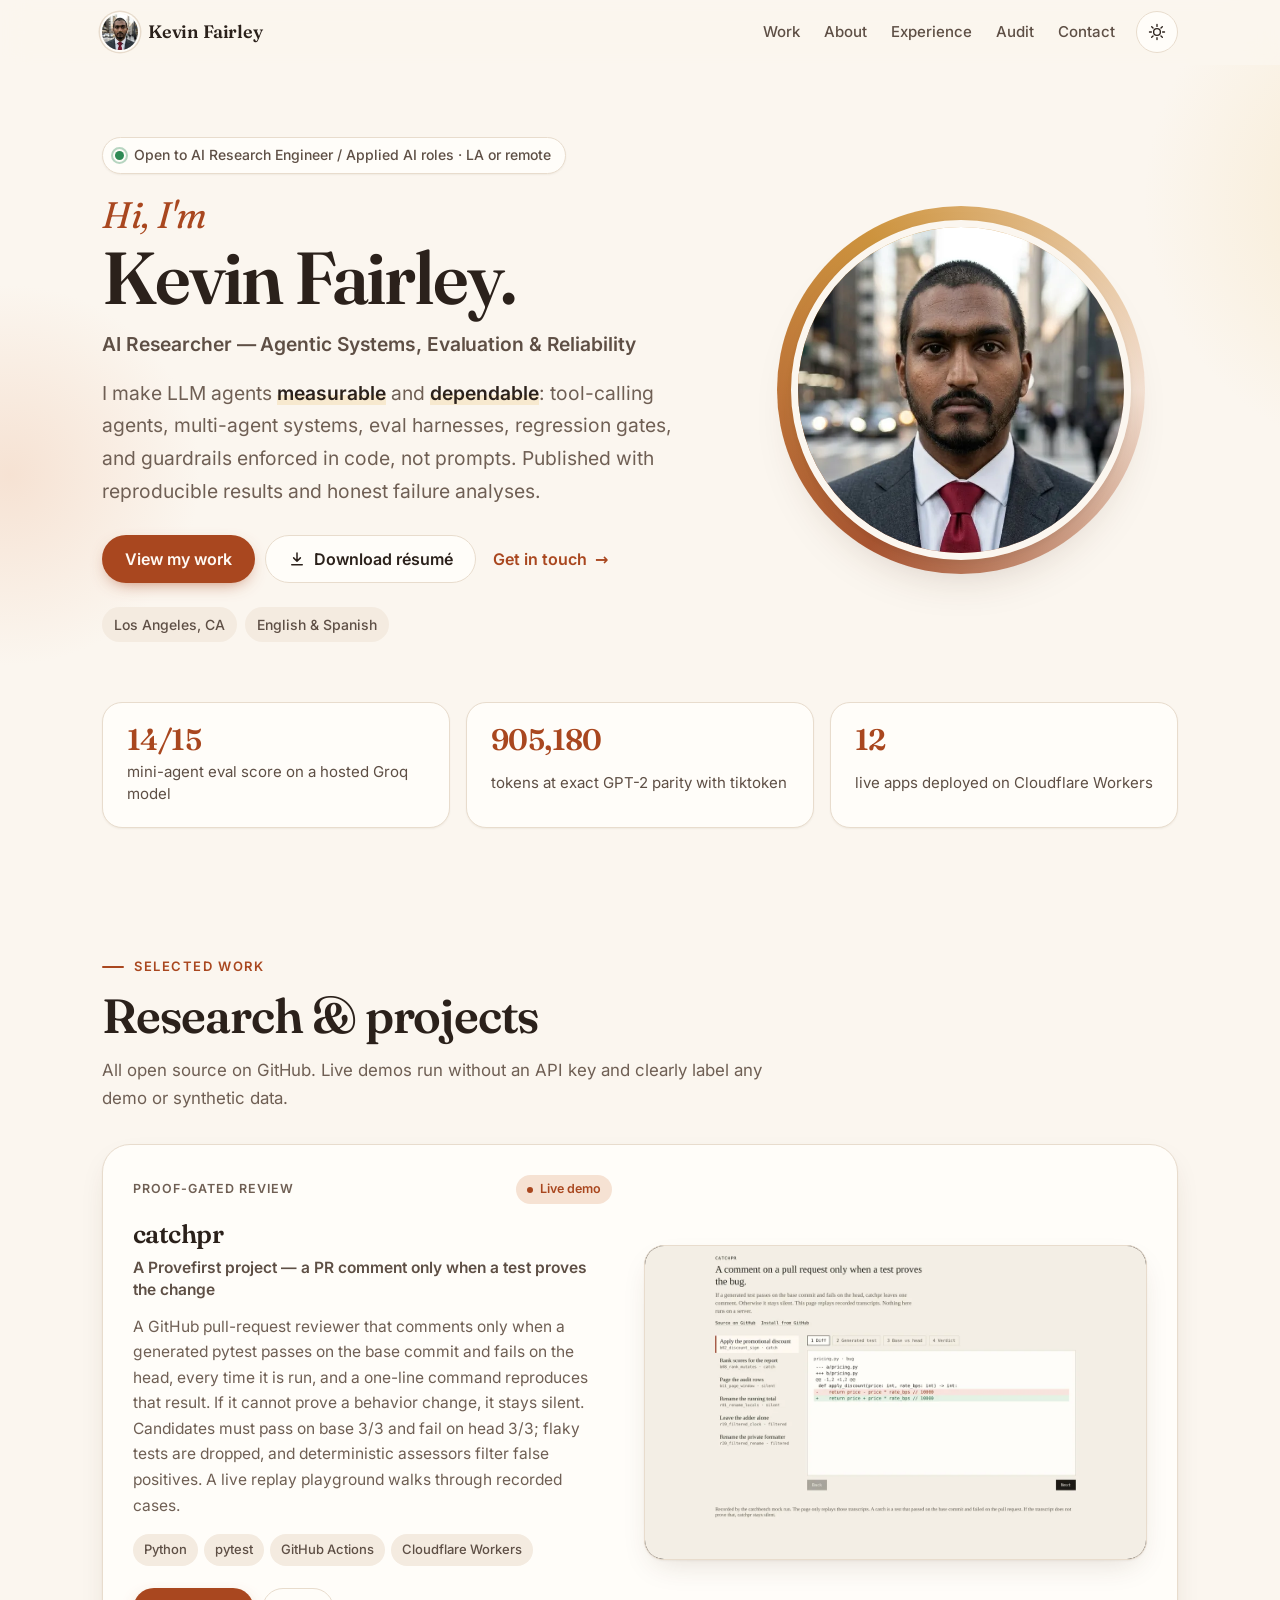
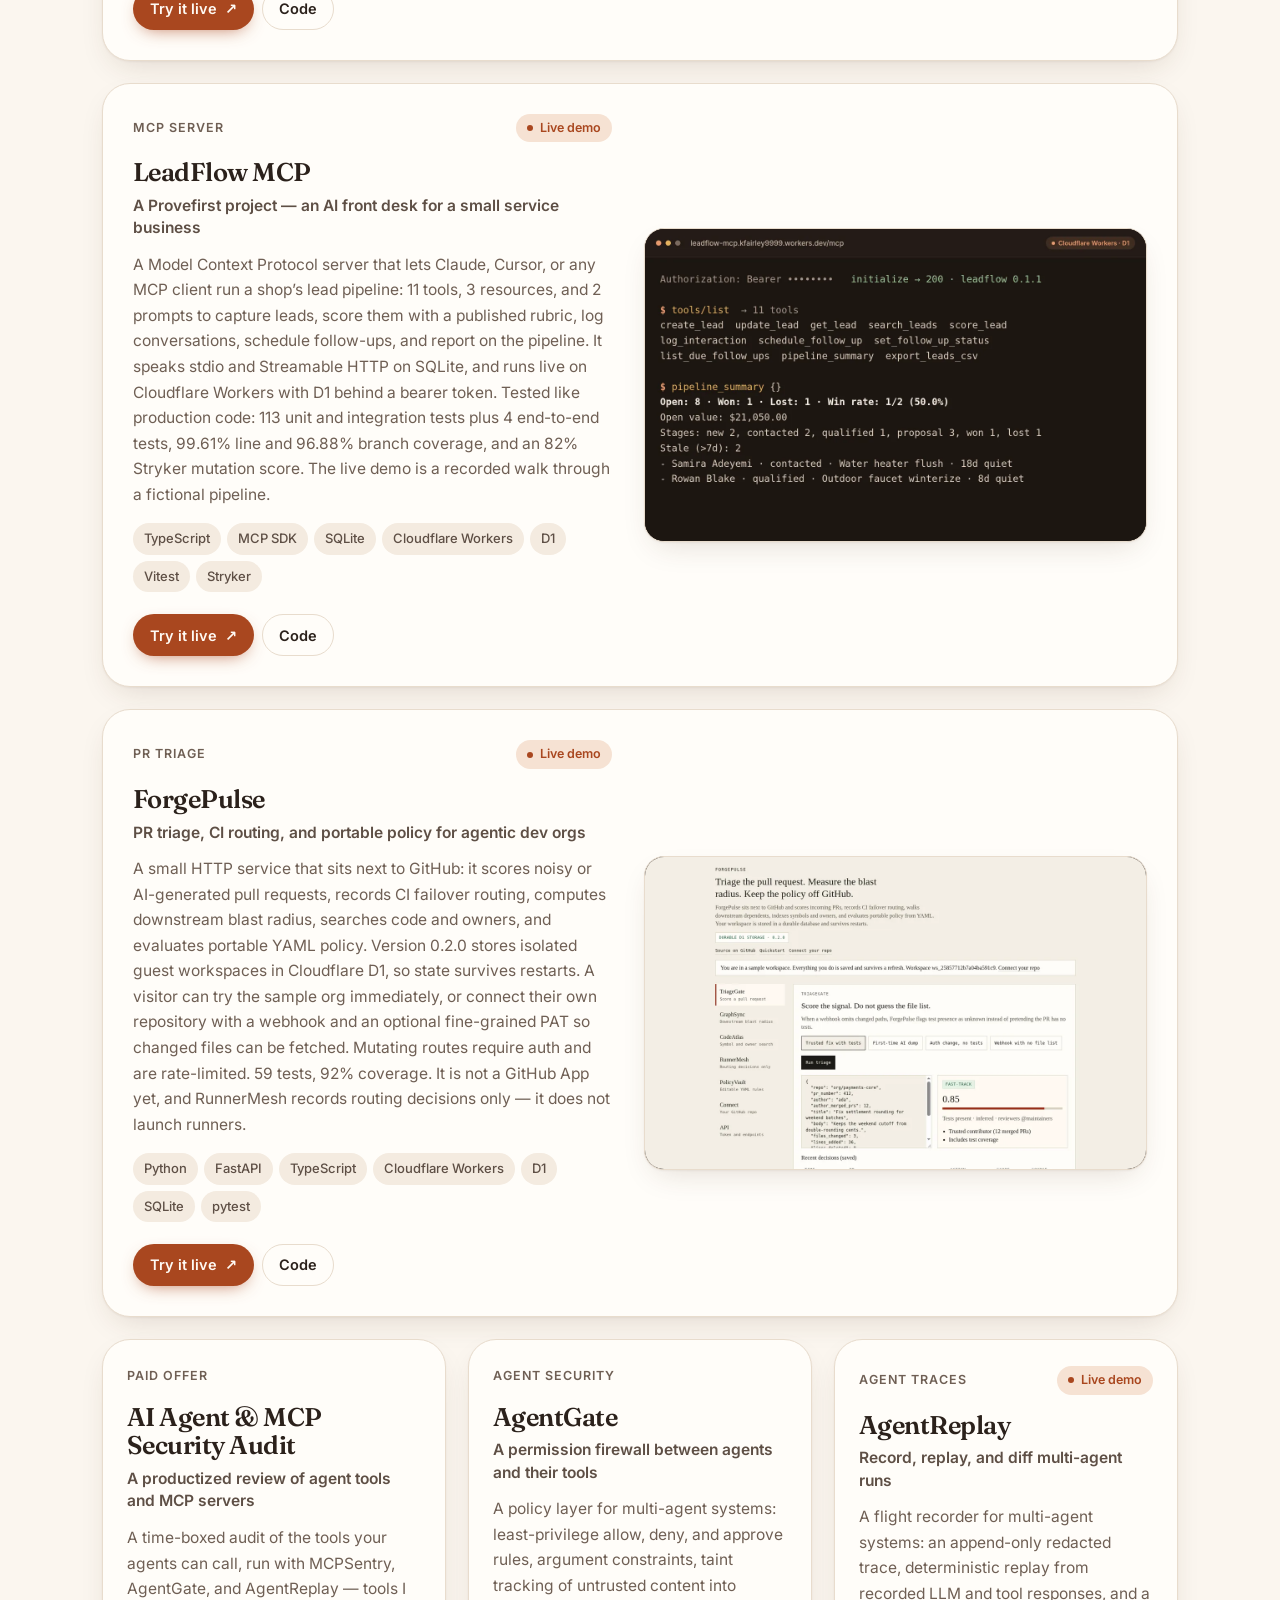
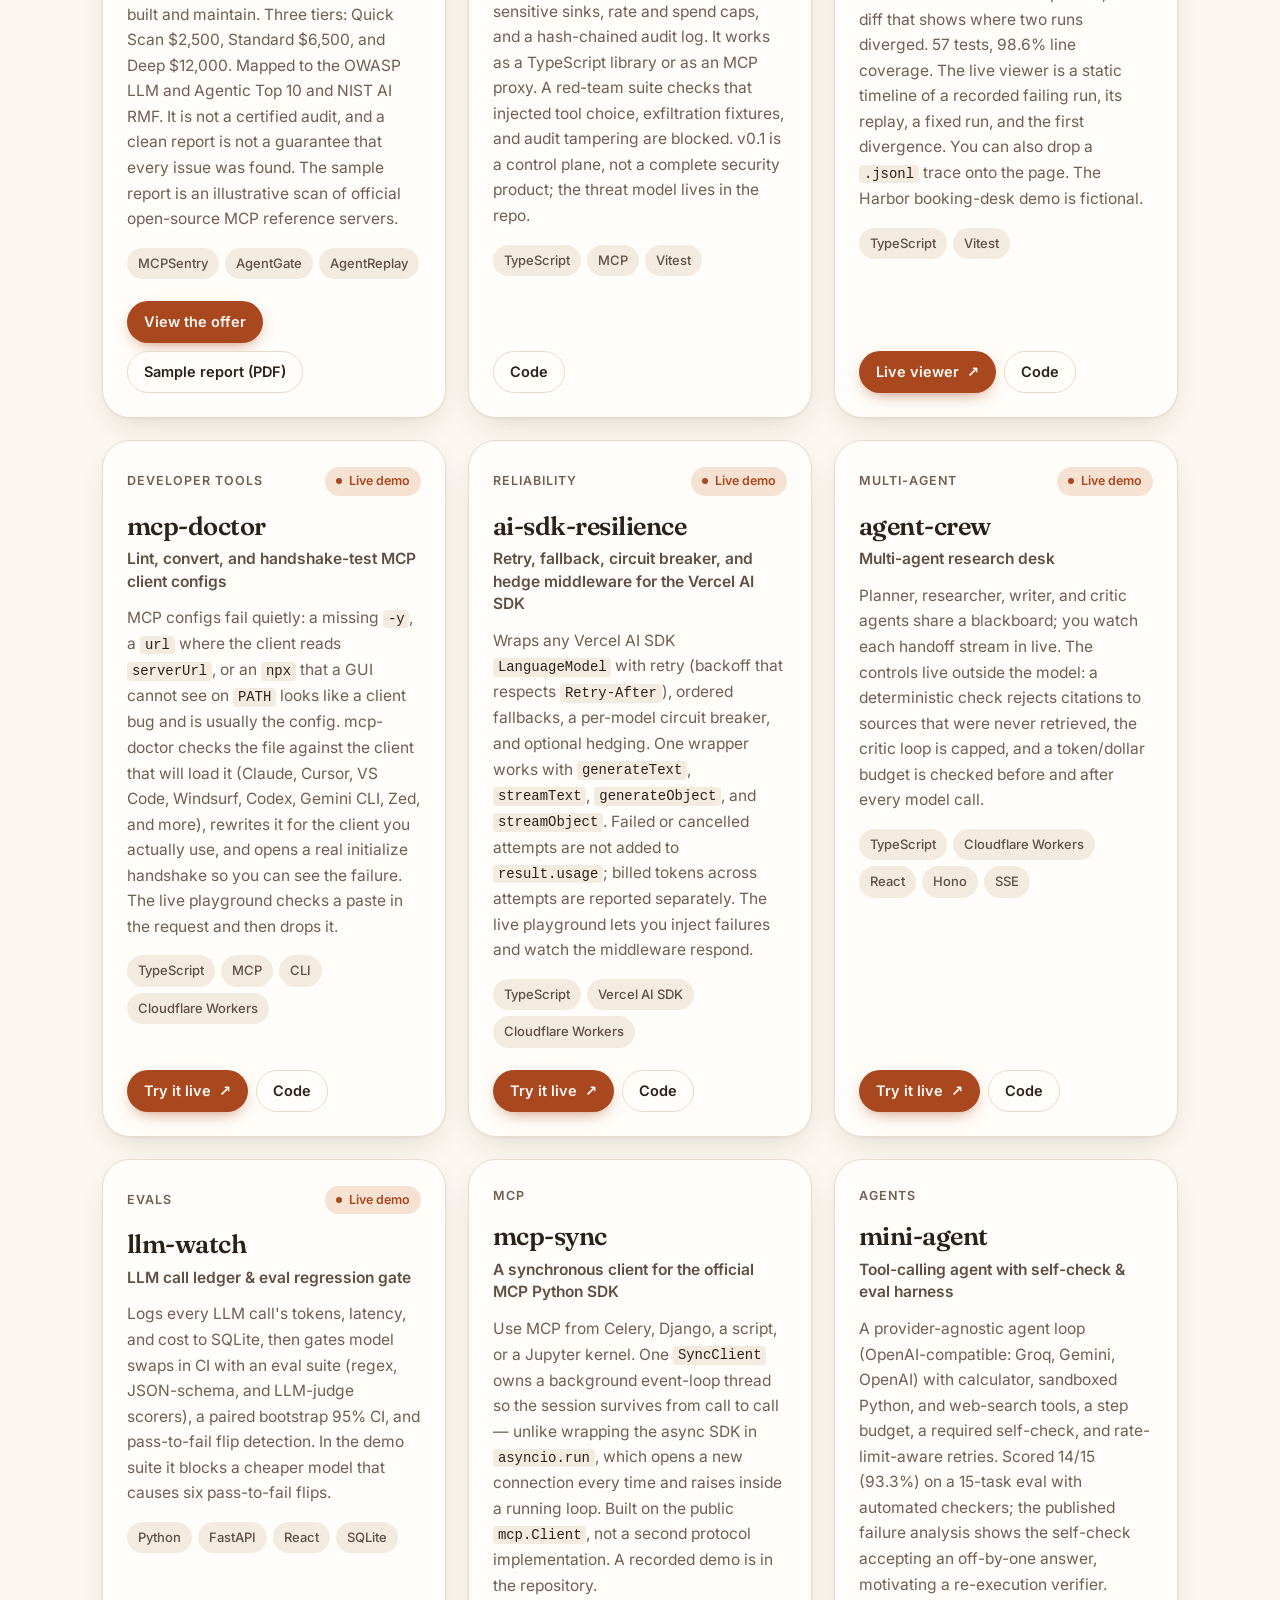
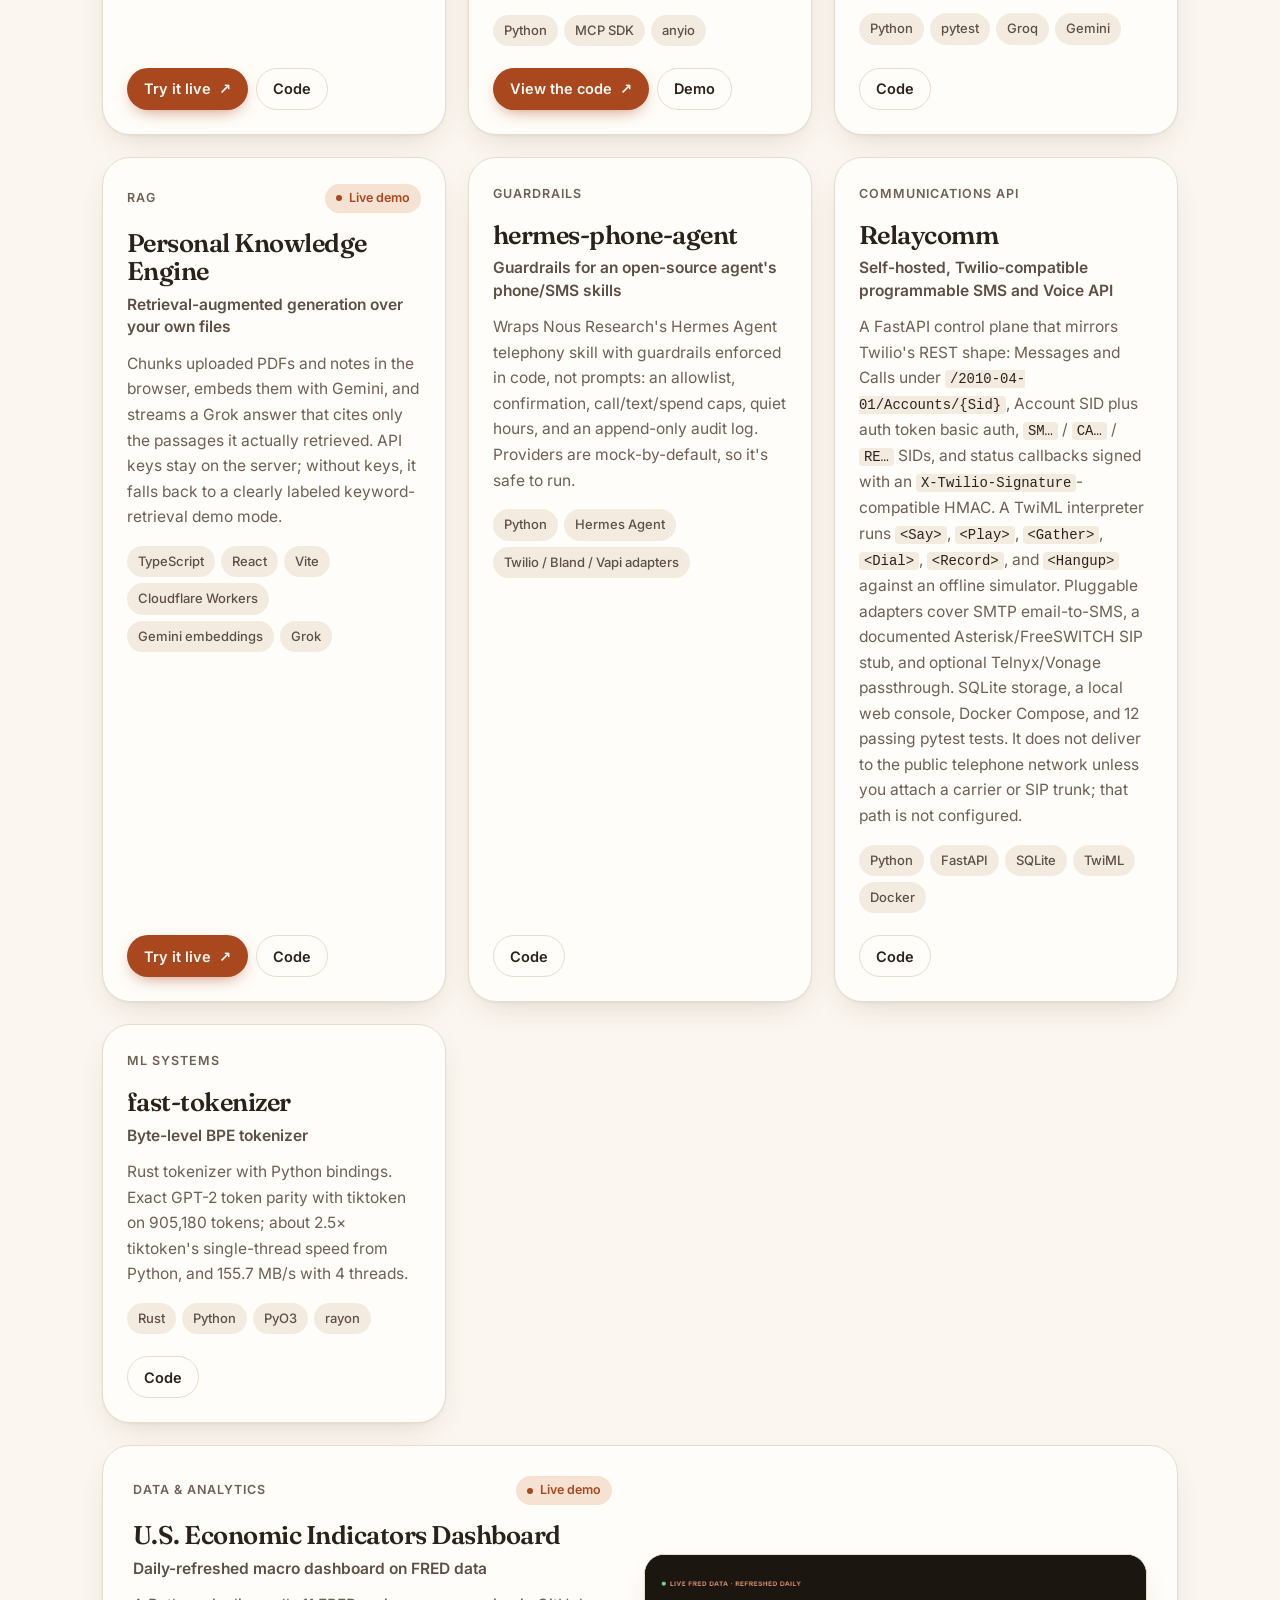
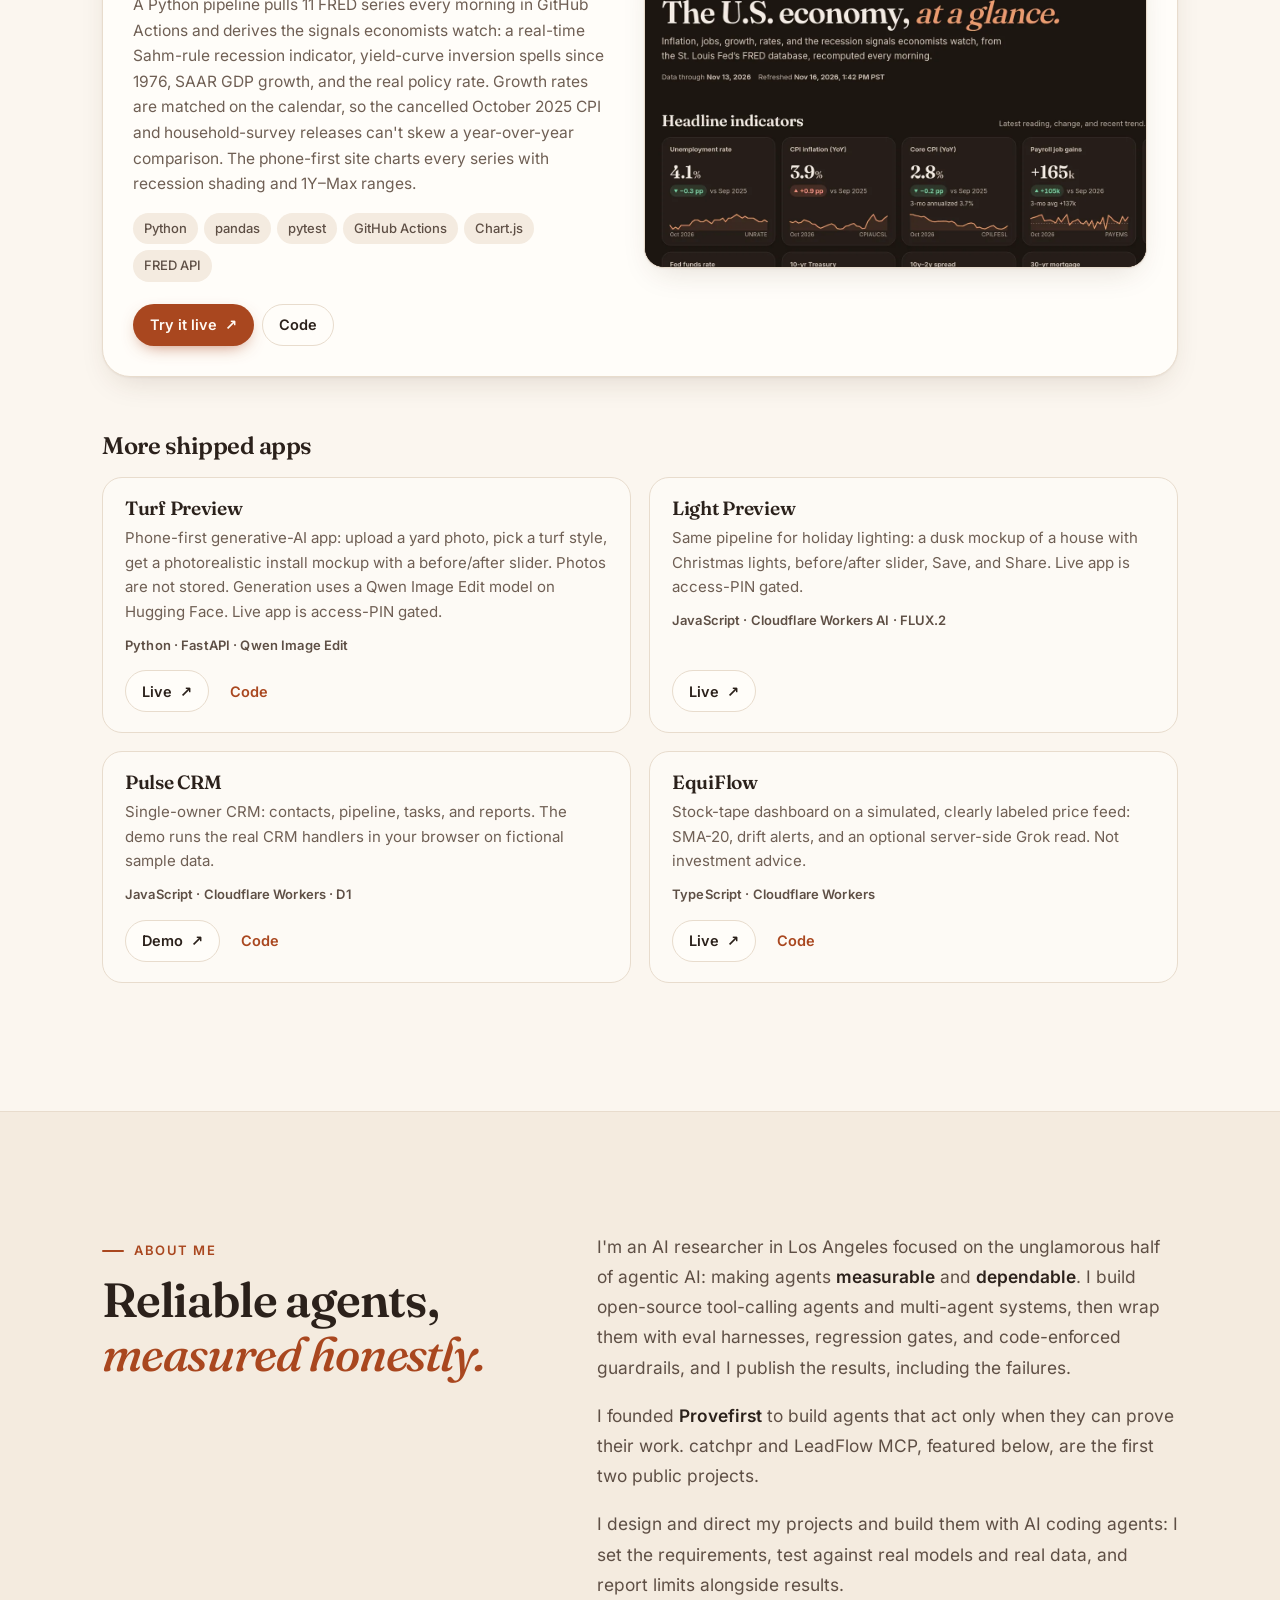
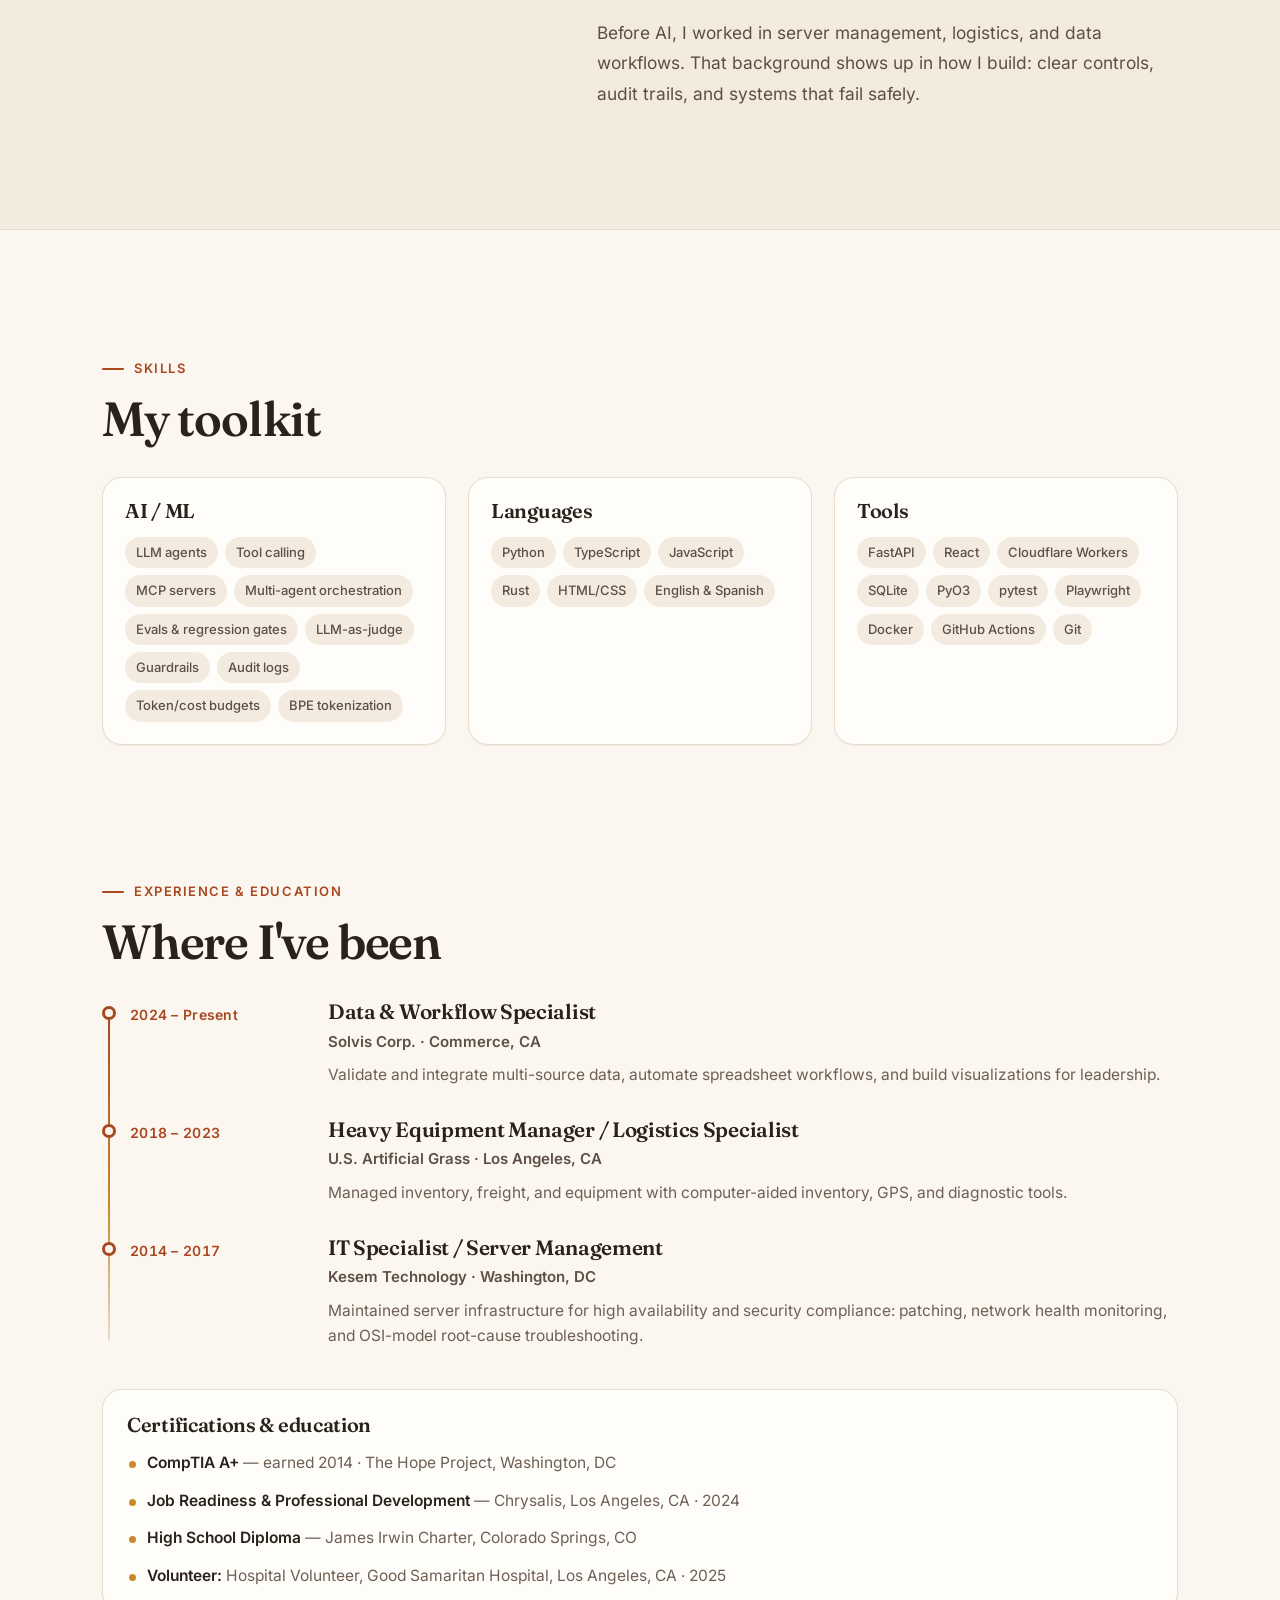
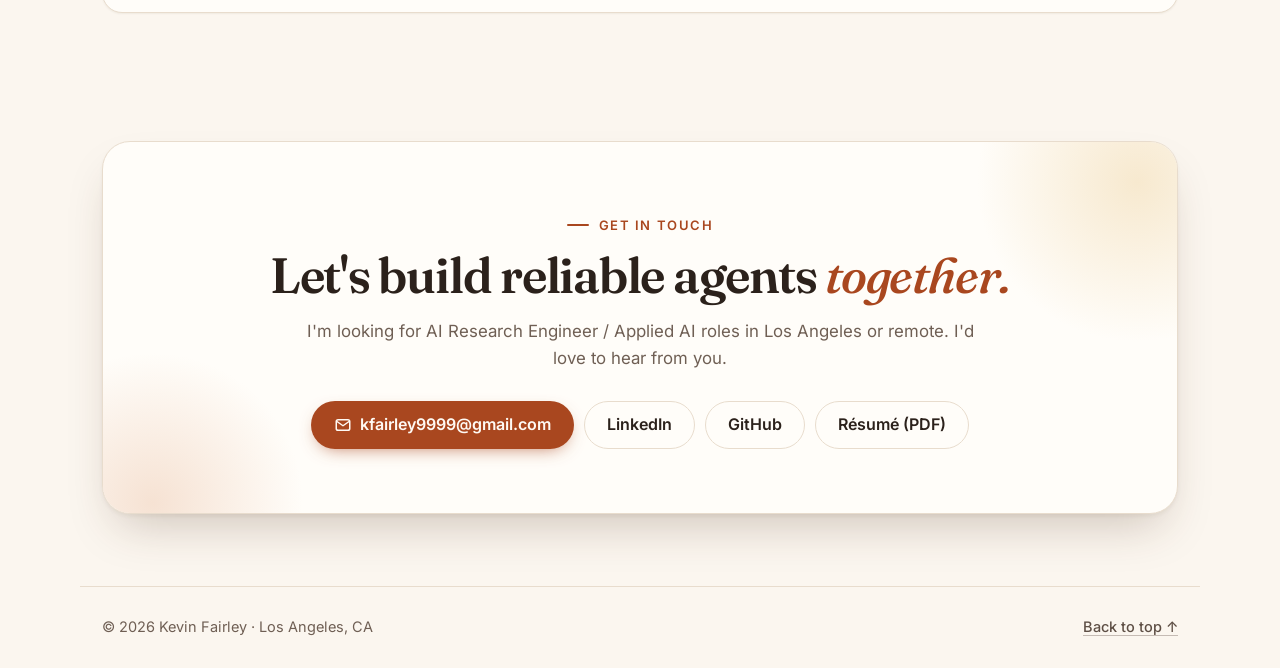
==== index.html @ 0a93a8d2 "Add Relaycomm to the projects list Link the self-hosted Twilio-compatible SMS and Voice API on GitHu" ====
<!doctype html>
<html lang="en">
<head>
  <meta charset="utf-8">
  <meta name="viewport" content="width=device-width, initial-scale=1, viewport-fit=cover">
  <title>Kevin Fairley — AI Researcher, Agentic Systems</title>
  <meta name="description" content="Kevin Fairley: AI researcher focused on making LLM agents measurable and dependable. Open-source agents, multi-agent systems, eval harnesses, and guardrails, with live demos.">
  <meta name="theme-color" content="#1c1612" media="(prefers-color-scheme: dark)">
  <meta name="theme-color" content="#fbf6ef" media="(prefers-color-scheme: light)">
  <meta property="og:title" content="Kevin Fairley — AI Researcher, Agentic Systems">
  <meta property="og:description" content="Open-source LLM agents, multi-agent systems, eval regression gates, and code-enforced guardrails, with live demos.">
  <meta property="og:type" content="website">
  <meta property="og:url" content="https://kfairy9999.github.io/">
  <meta property="og:image" content="https://kfairy9999.github.io/assets/kevin-fairley.jpg">
  <meta property="og:image:width" content="600">
  <meta property="og:image:height" content="600">
  <meta property="og:image:alt" content="Kevin Fairley">
  <meta name="twitter:card" content="summary">
  <meta name="twitter:title" content="Kevin Fairley — AI Researcher, Agentic Systems">
  <meta name="twitter:description" content="Open-source LLM agents, multi-agent systems, eval regression gates, and code-enforced guardrails, with live demos.">
  <meta name="twitter:image" content="https://kfairy9999.github.io/assets/kevin-fairley.jpg">
  <meta name="twitter:image:alt" content="Kevin Fairley">
  <link rel="canonical" href="https://kfairy9999.github.io/">
  <link rel="icon" href="assets/favicon.svg" type="image/svg+xml">
  <link rel="preload" href="assets/fonts/fraunces-normal-latin.woff2" as="font" type="font/woff2" crossorigin>
  <link rel="preload" href="assets/fonts/inter-normal-latin.woff2" as="font" type="font/woff2" crossorigin>
  <link rel="preload" href="assets/kevin-fairley.webp" as="image" type="image/webp" fetchpriority="high">
  <link rel="stylesheet" href="styles.css">
  <script>
    (function () {
      var d = document.documentElement;
      d.className += ' js';
      try {
        var t = localStorage.getItem('theme');
        if (t === 'light' || t === 'dark') d.setAttribute('data-theme', t);
      } catch (e) {}
    })();
  </script>
  <script type="application/ld+json">
  {"@context":"https://schema.org","@type":"Person","name":"Kevin Fairley","image":"https://kfairy9999.github.io/assets/kevin-fairley.jpg","jobTitle":"AI Researcher — Agentic Systems, Evaluation & Reliability","address":{"@type":"PostalAddress","addressLocality":"Los Angeles","addressRegion":"CA"},"url":"https://kfairy9999.github.io/","sameAs":["https://github.com/kfairy9999","https://www.linkedin.com/in/kevin-fairley-94330b42a/"]}
  </script>
</head>
<body>
  <a class="skip" href="#main">Skip to content</a>

  <header class="topbar" id="top">
    <nav class="nav wrap" aria-label="Primary">
      <a class="brand" href="#top">
        <picture><source srcset="assets/kevin-fairley-128.webp" type="image/webp"><img class="brand-photo" src="assets/kevin-fairley-128.jpg" alt="" width="36" height="36" decoding="async"></picture>
        <span class="brand-name">Kevin Fairley</span>
      </a>
      <ul class="nav-links">
        <li><a href="#work">Work</a></li>
        <li class="hide-sm"><a href="#about">About</a></li>
        <li class="hide-sm"><a href="#experience">Experience</a></li>
        <li><a href="audit/">Audit</a></li>
        <li><a href="#contact">Contact</a></li>
      </ul>
      <button class="theme-toggle" type="button" aria-label="Toggle dark and light theme">
        <svg class="i-sun" viewBox="0 0 24 24" aria-hidden="true"><circle cx="12" cy="12" r="4.5"/><path d="M12 2v2.5M12 19.5V22M2 12h2.5M19.5 12H22M4.9 4.9l1.8 1.8M17.3 17.3l1.8 1.8M4.9 19.1l1.8-1.8M17.3 6.7l1.8-1.8"/></svg>
        <svg class="i-moon" viewBox="0 0 24 24" aria-hidden="true"><path d="M20 14.5A8 8 0 1 1 9.5 4a6.5 6.5 0 0 0 10.5 10.5z"/></svg>
      </button>
    </nav>
  </header>

  <main id="main">
    <!-- HERO -->
    <section class="hero" aria-labelledby="hero-title">
      <div class="wrap hero-grid">
        <div class="hero-photo-wrap">
          <picture class="hero-photo">
            <source srcset="assets/kevin-fairley.webp" type="image/webp">
            <img src="assets/kevin-fairley.jpg" alt="Kevin Fairley" width="600" height="600" fetchpriority="high" decoding="async">
          </picture>
        </div>
        <div class="hero-copy">
          <p class="status"><span class="dot" aria-hidden="true"></span>Open to AI Research Engineer / Applied AI roles · LA or remote</p>
          <h1 id="hero-title"><span class="hello">Hi, I'm</span> Kevin Fairley.</h1>
          <p class="role">AI Researcher — Agentic Systems, Evaluation &amp; Reliability</p>
          <p class="pitch">I make LLM agents <em>measurable</em> and <em>dependable</em>: tool-calling agents, multi-agent systems, eval harnesses, regression gates, and guardrails enforced in code, not prompts. Published with reproducible results and honest failure analyses.</p>
          <div class="cta">
            <a class="btn primary" href="#work">View my work</a>
            <a class="btn secondary" href="assets/Kevin_Fairley_Resume.pdf" download>
              <svg viewBox="0 0 24 24" aria-hidden="true"><path d="M12 4v11m0 0l-4.5-4.5M12 15l4.5-4.5M5 19.5h14"/></svg>
              Download résumé
            </a>
            <a class="btn ghost" href="#contact">Get in touch <span aria-hidden="true">→</span></a>
          </div>
          <ul class="hero-meta" aria-label="Quick facts">
            <li>Los Angeles, CA</li>
            <li>English &amp; Spanish</li>
          </ul>
        </div>
      </div>
    </section>

    <!-- HIGHLIGHTS -->
    <section class="wrap highlights reveal" aria-label="Highlights">
      <ul class="stats">
        <li><strong>14/15</strong><span>mini-agent eval score on a hosted Groq model</span></li>
        <li><strong>905,180</strong><span>tokens at exact GPT-2 parity with tiktoken</span></li>
        <li><strong>12</strong><span>live apps deployed on Cloudflare Workers</span></li>
      </ul>
    </section>

    <!-- WORK -->
    <section class="section wrap" id="work" aria-labelledby="work-title">
      <header class="section-head reveal">
        <p class="kicker">Selected work</p>
        <h2 id="work-title">Research &amp; projects</h2>
        <p class="lede">All open source on GitHub. Live demos run without an API key and clearly label any demo or synthetic data.</p>
      </header>

      <div class="cards">
        <article class="card feature reveal">
          <div class="feature-body">
            <div class="card-top"><span class="tag">Proof-gated review</span><span class="live">Live demo</span></div>
            <h3>catchpr</h3>
            <p class="sub">A Provefirst project — a PR comment only when a test proves the change</p>
            <p class="desc">A GitHub pull-request reviewer that comments only when a generated pytest passes on the base commit and fails on the head, every time it is run, and a one-line command reproduces that result. If it cannot prove a behavior change, it stays silent. Candidates must pass on base 3/3 and fail on head 3/3; flaky tests are dropped, and deterministic assessors filter false positives. A live replay playground walks through recorded cases.</p>
            <ul class="stack" aria-label="Tech stack"><li>Python</li><li>pytest</li><li>GitHub Actions</li><li>Cloudflare Workers</li></ul>
            <div class="links">
              <a class="btn sm primary" href="https://catchpr.kfairley9999.workers.dev" target="_blank" rel="noopener">Try it live <span aria-hidden="true">↗</span><span class="sr"> (catchpr replay playground, opens in a new tab)</span></a>
              <a class="btn sm secondary" href="https://github.com/kfairy9999/catchpr" target="_blank" rel="noopener">Code<span class="sr"> for catchpr</span></a>
            </div>
          </div>
          <a class="feature-shot" href="https://catchpr.kfairley9999.workers.dev" target="_blank" rel="noopener" tabindex="-1" aria-hidden="true">
            <picture>
              <source srcset="assets/catchpr.webp" type="image/webp">
              <img src="assets/catchpr.jpg" alt="" width="1200" height="750" loading="lazy" decoding="async">
            </picture>
          </a>
        </article>

        <article class="card feature reveal">
          <div class="feature-body">
            <div class="card-top"><span class="tag">MCP server</span><span class="live">Live demo</span></div>
            <h3>LeadFlow MCP</h3>
            <p class="sub">A Provefirst project — an AI front desk for a small service business</p>
            <p class="desc">A Model Context Protocol server that lets Claude, Cursor, or any MCP client run a shop&rsquo;s lead pipeline: 11 tools, 3 resources, and 2 prompts to capture leads, score them with a published rubric, log conversations, schedule follow-ups, and report on the pipeline. It speaks stdio and Streamable HTTP on SQLite, and runs live on Cloudflare Workers with D1 behind a bearer token. Tested like production code: 113 unit and integration tests plus 4 end-to-end tests, 99.61% line and 96.88% branch coverage, and an 82% Stryker mutation score. The live demo is a recorded walk through a fictional pipeline.</p>
            <ul class="stack" aria-label="Tech stack"><li>TypeScript</li><li>MCP SDK</li><li>SQLite</li><li>Cloudflare Workers</li><li>D1</li><li>Vitest</li><li>Stryker</li></ul>
            <div class="links">
              <a class="btn sm primary" href="https://leadflow-mcp.kfairley9999.workers.dev" target="_blank" rel="noopener">Try it live <span aria-hidden="true">↗</span><span class="sr"> (LeadFlow MCP demo, opens in a new tab)</span></a>
              <a class="btn sm secondary" href="https://github.com/kfairy9999/leadflow-mcp" target="_blank" rel="noopener">Code<span class="sr"> for LeadFlow MCP</span></a>
            </div>
          </div>
          <a class="feature-shot" href="https://leadflow-mcp.kfairley9999.workers.dev" target="_blank" rel="noopener" tabindex="-1" aria-hidden="true">
            <picture>
              <source srcset="assets/leadflow-mcp.webp" type="image/webp">
              <img src="assets/leadflow-mcp.jpg" alt="" width="1200" height="750" loading="lazy" decoding="async">
            </picture>
          </a>
        </article>

        <article class="card feature reveal">
          <div class="feature-body">
            <div class="card-top"><span class="tag">PR triage</span><span class="live">Live demo</span></div>
            <h3>ForgePulse</h3>
            <p class="sub">PR triage, CI routing, and portable policy for agentic dev orgs</p>
            <p class="desc">A small HTTP service that sits next to GitHub: it scores noisy or AI-generated pull requests, records CI failover routing, computes downstream blast radius, searches code and owners, and evaluates portable YAML policy. Version 0.2.0 stores isolated guest workspaces in Cloudflare D1, so state survives restarts. A visitor can try the sample org immediately, or connect their own repository with a webhook and an optional fine-grained PAT so changed files can be fetched. Mutating routes require auth and are rate-limited. 59 tests, 92% coverage. It is not a GitHub App yet, and RunnerMesh records routing decisions only &mdash; it does not launch runners.</p>
            <ul class="stack" aria-label="Tech stack"><li>Python</li><li>FastAPI</li><li>TypeScript</li><li>Cloudflare Workers</li><li>D1</li><li>SQLite</li><li>pytest</li></ul>
            <div class="links">
              <a class="btn sm primary" href="https://forgepulse.kfairley9999.workers.dev" target="_blank" rel="noopener">Try it live <span aria-hidden="true">↗</span><span class="sr"> (ForgePulse playground, opens in a new tab)</span></a>
              <a class="btn sm secondary" href="https://github.com/kfairy9999/forgepulse" target="_blank" rel="noopener">Code<span class="sr"> for ForgePulse</span></a>
            </div>
          </div>
          <a class="feature-shot" href="https://forgepulse.kfairley9999.workers.dev" target="_blank" rel="noopener" tabindex="-1" aria-hidden="true">
            <picture>
              <source srcset="assets/forgepulse.webp" type="image/webp">
              <img src="assets/forgepulse.jpg" alt="" width="1200" height="750" loading="lazy" decoding="async">
            </picture>
          </a>
        </article>

        <article class="card reveal">
          <div class="card-top"><span class="tag">Paid offer</span></div>
          <h3>AI Agent &amp; MCP Security Audit</h3>
          <p class="sub">A productized review of agent tools and MCP servers</p>
          <p class="desc">A time-boxed audit of the tools your agents can call, run with MCPSentry, AgentGate, and AgentReplay — tools I built and maintain. Three tiers: Quick Scan $2,500, Standard $6,500, and Deep $12,000. Mapped to the OWASP LLM and Agentic Top 10 and NIST AI RMF. It is not a certified audit, and a clean report is not a guarantee that every issue was found. The sample report is an illustrative scan of official open-source MCP reference servers.</p>
          <ul class="stack" aria-label="Tech stack"><li>MCPSentry</li><li>AgentGate</li><li>AgentReplay</li></ul>
          <div class="links">
            <a class="btn sm primary" href="audit/">View the offer</a>
            <a class="btn sm secondary" href="audit/sample-audit-report.pdf">Sample report (PDF)</a>
          </div>
        </article>

        <article class="card reveal">
          <div class="card-top"><span class="tag">Agent security</span></div>
          <h3>AgentGate</h3>
          <p class="sub">A permission firewall between agents and their tools</p>
          <p class="desc">A policy layer for multi-agent systems: least-privilege allow, deny, and approve rules, argument constraints, taint tracking of untrusted content into sensitive sinks, rate and spend caps, and a hash-chained audit log. It works as a TypeScript library or as an MCP proxy. A red-team suite checks that injected tool choice, exfiltration fixtures, and audit tampering are blocked. v0.1 is a control plane, not a complete security product; the threat model lives in the repo.</p>
          <ul class="stack" aria-label="Tech stack"><li>TypeScript</li><li>MCP</li><li>Vitest</li></ul>
          <div class="links">
            <a class="btn sm secondary" href="https://github.com/kfairy9999/agentgate" target="_blank" rel="noopener">Code<span class="sr"> for AgentGate</span></a>
          </div>
        </article>

        <article class="card reveal">
          <div class="card-top"><span class="tag">Agent traces</span><span class="live">Live demo</span></div>
          <h3>AgentReplay</h3>
          <p class="sub">Record, replay, and diff multi-agent runs</p>
          <p class="desc">A flight recorder for multi-agent systems: an append-only redacted trace, deterministic replay from recorded LLM and tool responses, and a diff that shows where two runs diverged. 57 tests, 98.6% line coverage. The live viewer is a static timeline of a recorded failing run, its replay, a fixed run, and the first divergence. You can also drop a <code>.jsonl</code> trace onto the page. The Harbor booking-desk demo is fictional.</p>
          <ul class="stack" aria-label="Tech stack"><li>TypeScript</li><li>Vitest</li></ul>
          <div class="links">
            <a class="btn sm primary" href="https://kfairy9999.github.io/agentreplay/" target="_blank" rel="noopener">Live viewer <span aria-hidden="true">↗</span><span class="sr"> (AgentReplay viewer, opens in a new tab)</span></a>
            <a class="btn sm secondary" href="https://github.com/kfairy9999/agentreplay" target="_blank" rel="noopener">Code<span class="sr"> for AgentReplay</span></a>
          </div>
        </article>

        <article class="card reveal">
          <div class="card-top"><span class="tag">Developer tools</span><span class="live">Live demo</span></div>
          <h3>mcp-doctor</h3>
          <p class="sub">Lint, convert, and handshake-test MCP client configs</p>
          <p class="desc">MCP configs fail quietly: a missing <code>-y</code>, a <code>url</code> where the client reads <code>serverUrl</code>, or an <code>npx</code> that a GUI cannot see on <code>PATH</code> looks like a client bug and is usually the config. mcp-doctor checks the file against the client that will load it (Claude, Cursor, VS Code, Windsurf, Codex, Gemini CLI, Zed, and more), rewrites it for the client you actually use, and opens a real initialize handshake so you can see the failure. The live playground checks a paste in the request and then drops it.</p>
          <ul class="stack" aria-label="Tech stack"><li>TypeScript</li><li>MCP</li><li>CLI</li><li>Cloudflare Workers</li></ul>
          <div class="links">
            <a class="btn sm primary" href="https://mcp-doctor.kfairley9999.workers.dev" target="_blank" rel="noopener">Try it live <span aria-hidden="true">↗</span><span class="sr"> (mcp-doctor playground, opens in a new tab)</span></a>
            <a class="btn sm secondary" href="https://github.com/kfairy9999/mcp-doctor" target="_blank" rel="noopener">Code<span class="sr"> for mcp-doctor</span></a>
          </div>
        </article>

        <article class="card reveal">
          <div class="card-top"><span class="tag">Reliability</span><span class="live">Live demo</span></div>
          <h3>ai-sdk-resilience</h3>
          <p class="sub">Retry, fallback, circuit breaker, and hedge middleware for the Vercel AI SDK</p>
          <p class="desc">Wraps any Vercel AI SDK <code>LanguageModel</code> with retry (backoff that respects <code>Retry-After</code>), ordered fallbacks, a per-model circuit breaker, and optional hedging. One wrapper works with <code>generateText</code>, <code>streamText</code>, <code>generateObject</code>, and <code>streamObject</code>. Failed or cancelled attempts are not added to <code>result.usage</code>; billed tokens across attempts are reported separately. The live playground lets you inject failures and watch the middleware respond.</p>
          <ul class="stack" aria-label="Tech stack"><li>TypeScript</li><li>Vercel AI SDK</li><li>Cloudflare Workers</li></ul>
          <div class="links">
            <a class="btn sm primary" href="https://ai-sdk-resilience.kfairley9999.workers.dev" target="_blank" rel="noopener">Try it live <span aria-hidden="true">↗</span><span class="sr"> (ai-sdk-resilience playground, opens in a new tab)</span></a>
            <a class="btn sm secondary" href="https://github.com/kfairy9999/ai-sdk-resilience" target="_blank" rel="noopener">Code<span class="sr"> for ai-sdk-resilience</span></a>
          </div>
        </article>

        <article class="card reveal">
          <div class="card-top"><span class="tag">Multi-agent</span><span class="live">Live demo</span></div>
          <h3>agent-crew</h3>
          <p class="sub">Multi-agent research desk</p>
          <p class="desc">Planner, researcher, writer, and critic agents share a blackboard; you watch each handoff stream in live. The controls live outside the model: a deterministic check rejects citations to sources that were never retrieved, the critic loop is capped, and a token/dollar budget is checked before and after every model call.</p>
          <ul class="stack" aria-label="Tech stack"><li>TypeScript</li><li>Cloudflare Workers</li><li>React</li><li>Hono</li><li>SSE</li></ul>
          <div class="links">
            <a class="btn sm primary" href="https://agent-crew.kfairley9999.workers.dev" target="_blank" rel="noopener">Try it live <span aria-hidden="true">↗</span><span class="sr"> (agent-crew, opens in a new tab)</span></a>
            <a class="btn sm secondary" href="https://github.com/kfairy9999/agent-crew" target="_blank" rel="noopener">Code<span class="sr"> for agent-crew</span></a>
          </div>
        </article>

        <article class="card reveal">
          <div class="card-top"><span class="tag">Evals</span><span class="live">Live demo</span></div>
          <h3>llm-watch</h3>
          <p class="sub">LLM call ledger &amp; eval regression gate</p>
          <p class="desc">Logs every LLM call's tokens, latency, and cost to SQLite, then gates model swaps in CI with an eval suite (regex, JSON-schema, and LLM-judge scorers), a paired bootstrap 95% CI, and pass-to-fail flip detection. In the demo suite it blocks a cheaper model that causes six pass-to-fail flips.</p>
          <ul class="stack" aria-label="Tech stack"><li>Python</li><li>FastAPI</li><li>React</li><li>SQLite</li></ul>
          <div class="links">
            <a class="btn sm primary" href="https://llm-watch.kfairley9999.workers.dev" target="_blank" rel="noopener">Try it live <span aria-hidden="true">↗</span><span class="sr"> (llm-watch, opens in a new tab)</span></a>
            <a class="btn sm secondary" href="https://github.com/kfairy9999/llm-watch" target="_blank" rel="noopener">Code<span class="sr"> for llm-watch</span></a>
          </div>
        </article>

        <article class="card reveal">
          <div class="card-top"><span class="tag">MCP</span></div>
          <h3>mcp-sync</h3>
          <p class="sub">A synchronous client for the official MCP Python SDK</p>
          <p class="desc">Use MCP from Celery, Django, a script, or a Jupyter kernel. One <code>SyncClient</code> owns a background event-loop thread so the session survives from call to call — unlike wrapping the async SDK in <code>asyncio.run</code>, which opens a new connection every time and raises inside a running loop. Built on the public <code>mcp.Client</code>, not a second protocol implementation. A recorded demo is in the repository.</p>
          <ul class="stack" aria-label="Tech stack"><li>Python</li><li>MCP SDK</li><li>anyio</li></ul>
          <div class="links">
            <a class="btn sm primary" href="https://github.com/kfairy9999/mcp-sync" target="_blank" rel="noopener">View the code <span aria-hidden="true">↗</span><span class="sr"> (mcp-sync on GitHub, opens in a new tab)</span></a>
            <a class="btn sm secondary" href="https://github.com/kfairy9999/mcp-sync#demo" target="_blank" rel="noopener">Demo<span class="sr"> recording for mcp-sync</span></a>
          </div>
        </article>

        <article class="card reveal">
          <div class="card-top"><span class="tag">Agents</span></div>
          <h3>mini-agent</h3>
          <p class="sub">Tool-calling agent with self-check &amp; eval harness</p>
          <p class="desc">A provider-agnostic agent loop (OpenAI-compatible: Groq, Gemini, OpenAI) with calculator, sandboxed Python, and web-search tools, a step budget, a required self-check, and rate-limit-aware retries. Scored 14/15 (93.3%) on a 15-task eval with automated checkers; the published failure analysis shows the self-check accepting an off-by-one answer, motivating a re-execution verifier.</p>
          <ul class="stack" aria-label="Tech stack"><li>Python</li><li>pytest</li><li>Groq</li><li>Gemini</li></ul>
          <div class="links">
            <a class="btn sm secondary" href="https://github.com/kfairy9999/mini-agent" target="_blank" rel="noopener">Code<span class="sr"> for mini-agent</span></a>
          </div>
        </article>

        <article class="card reveal">
          <div class="card-top"><span class="tag">RAG</span><span class="live">Live demo</span></div>
          <h3>Personal Knowledge Engine</h3>
          <p class="sub">Retrieval-augmented generation over your own files</p>
          <p class="desc">Chunks uploaded PDFs and notes in the browser, embeds them with Gemini, and streams a Grok answer that cites only the passages it actually retrieved. API keys stay on the server; without keys, it falls back to a clearly labeled keyword-retrieval demo mode.</p>
          <ul class="stack" aria-label="Tech stack"><li>TypeScript</li><li>React</li><li>Vite</li><li>Cloudflare Workers</li><li>Gemini embeddings</li><li>Grok</li></ul>
          <div class="links">
            <a class="btn sm primary" href="https://personal-knowledge-engine.kfairley9999.workers.dev" target="_blank" rel="noopener">Try it live <span aria-hidden="true">↗</span><span class="sr"> (Personal Knowledge Engine, opens in a new tab)</span></a>
            <a class="btn sm secondary" href="https://github.com/kfairy9999/Retrieval-Augmented-Generation" target="_blank" rel="noopener">Code<span class="sr"> for Personal Knowledge Engine</span></a>
          </div>
        </article>

        <article class="card reveal">
          <div class="card-top"><span class="tag">Guardrails</span></div>
          <h3>hermes-phone-agent</h3>
          <p class="sub">Guardrails for an open-source agent's phone/SMS skills</p>
          <p class="desc">Wraps Nous Research's Hermes Agent telephony skill with guardrails enforced in code, not prompts: an allowlist, confirmation, call/text/spend caps, quiet hours, and an append-only audit log. Providers are mock-by-default, so it's safe to run.</p>
          <ul class="stack" aria-label="Tech stack"><li>Python</li><li>Hermes Agent</li><li>Twilio / Bland / Vapi adapters</li></ul>
          <div class="links">
            <a class="btn sm secondary" href="https://github.com/kfairy9999/hermes-phone-agent" target="_blank" rel="noopener">Code<span class="sr"> for hermes-phone-agent</span></a>
          </div>
        </article>

        <article class="card reveal">
          <div class="card-top"><span class="tag">Communications API</span></div>
          <h3>Relaycomm</h3>
          <p class="sub">Self-hosted, Twilio-compatible programmable SMS and Voice API</p>
          <p class="desc">A FastAPI control plane that mirrors Twilio's REST shape: Messages and Calls under <code>/2010-04-01/Accounts/{Sid}</code>, Account SID plus auth token basic auth, <code>SM…</code> / <code>CA…</code> / <code>RE…</code> SIDs, and status callbacks signed with an <code>X-Twilio-Signature</code>-compatible HMAC. A TwiML interpreter runs <code>&lt;Say&gt;</code>, <code>&lt;Play&gt;</code>, <code>&lt;Gather&gt;</code>, <code>&lt;Dial&gt;</code>, <code>&lt;Record&gt;</code>, and <code>&lt;Hangup&gt;</code> against an offline simulator. Pluggable adapters cover SMTP email-to-SMS, a documented Asterisk/FreeSWITCH SIP stub, and optional Telnyx/Vonage passthrough. SQLite storage, a local web console, Docker Compose, and 12 passing pytest tests. It does not deliver to the public telephone network unless you attach a carrier or SIP trunk; that path is not configured.</p>
          <ul class="stack" aria-label="Tech stack"><li>Python</li><li>FastAPI</li><li>SQLite</li><li>TwiML</li><li>Docker</li></ul>
          <div class="links">
            <a class="btn sm secondary" href="https://github.com/kfairy9999/relaycomm" target="_blank" rel="noopener">Code<span class="sr"> for Relaycomm</span></a>
          </div>
        </article>

        <article class="card reveal">
          <div class="card-top"><span class="tag">ML systems</span></div>
          <h3>fast-tokenizer</h3>
          <p class="sub">Byte-level BPE tokenizer</p>
          <p class="desc">Rust tokenizer with Python bindings. Exact GPT-2 token parity with tiktoken on 905,180 tokens; about 2.5× tiktoken's single-thread speed from Python, and 155.7 MB/s with 4 threads.</p>
          <ul class="stack" aria-label="Tech stack"><li>Rust</li><li>Python</li><li>PyO3</li><li>rayon</li></ul>
          <div class="links">
            <a class="btn sm secondary" href="https://github.com/kfairy9999/fast-tokenizer" target="_blank" rel="noopener">Code<span class="sr"> for fast-tokenizer</span></a>
          </div>
        </article>

        <article class="card feature reveal">
          <div class="feature-body">
            <div class="card-top"><span class="tag">Data &amp; analytics</span><span class="live">Live demo</span></div>
            <h3>U.S. Economic Indicators Dashboard</h3>
            <p class="sub">Daily-refreshed macro dashboard on FRED data</p>
            <p class="desc">A Python pipeline pulls 11 FRED series every morning in GitHub Actions and derives the signals economists watch: a real-time Sahm-rule recession indicator, yield-curve inversion spells since 1976, SAAR GDP growth, and the real policy rate. Growth rates are matched on the calendar, so the cancelled October 2025 CPI and household-survey releases can't skew a year-over-year comparison. The phone-first site charts every series with recession shading and 1Y–Max ranges.</p>
            <ul class="stack" aria-label="Tech stack"><li>Python</li><li>pandas</li><li>pytest</li><li>GitHub Actions</li><li>Chart.js</li><li>FRED API</li></ul>
            <div class="links">
              <a class="btn sm primary" href="https://kfairy9999.github.io/us-economic-dashboard/" target="_blank" rel="noopener">Try it live <span aria-hidden="true">↗</span><span class="sr"> (U.S. Economic Indicators Dashboard, opens in a new tab)</span></a>
              <a class="btn sm secondary" href="https://github.com/kfairy9999/us-economic-dashboard" target="_blank" rel="noopener">Code<span class="sr"> for U.S. Economic Indicators Dashboard</span></a>
            </div>
          </div>
          <a class="feature-shot" href="https://kfairy9999.github.io/us-economic-dashboard/" target="_blank" rel="noopener" tabindex="-1" aria-hidden="true">
            <picture>
              <source srcset="assets/us-economic-dashboard.webp" type="image/webp">
              <img src="assets/us-economic-dashboard.jpg" alt="" width="1200" height="750" loading="lazy" decoding="async">
            </picture>
          </a>
        </article>
      </div>

      <div class="more reveal">
        <h3 class="subhead">More shipped apps</h3>
        <ul class="mini-list">
          <li class="mini">
            <div class="mini-body"><h4>Turf Preview</h4><p>Phone-first generative-AI app: upload a yard photo, pick a turf style, get a photorealistic install mockup with a before/after slider. Photos are not stored. Generation uses a Qwen Image Edit model on Hugging Face. Live app is access-PIN gated.</p><p class="stack-inline">Python · FastAPI · Qwen Image Edit</p></div>
            <div class="links"><a class="btn sm secondary" href="https://turf-preview.kfairley9999.workers.dev" target="_blank" rel="noopener">Live <span aria-hidden="true">↗</span><span class="sr"> Turf Preview</span></a><a class="btn sm ghost" href="https://github.com/kfairy9999/turf-preview" target="_blank" rel="noopener">Code<span class="sr"> for Turf Preview</span></a></div>
          </li>
          <li class="mini">
            <div class="mini-body"><h4>Light Preview</h4><p>Same pipeline for holiday lighting: a dusk mockup of a house with Christmas lights, before/after slider, Save, and Share. Live app is access-PIN gated.</p><p class="stack-inline">JavaScript · Cloudflare Workers AI · FLUX.2</p></div>
            <div class="links"><a class="btn sm secondary" href="https://light-preview.kfairley9999.workers.dev" target="_blank" rel="noopener">Live <span aria-hidden="true">↗</span><span class="sr"> Light Preview</span></a></div>
          </li>
          <li class="mini">
            <div class="mini-body"><h4>Pulse CRM</h4><p>Single-owner CRM: contacts, pipeline, tasks, and reports. The demo runs the real CRM handlers in your browser on fictional sample data.</p><p class="stack-inline">JavaScript · Cloudflare Workers · D1</p></div>
            <div class="links"><a class="btn sm secondary" href="https://pulse-crm.kfairley9999.workers.dev/demo" target="_blank" rel="noopener">Demo <span aria-hidden="true">↗</span><span class="sr"> Pulse CRM</span></a><a class="btn sm ghost" href="https://github.com/kfairy9999/pulse-crm" target="_blank" rel="noopener">Code<span class="sr"> for Pulse CRM</span></a></div>
          </li>
          <li class="mini">
            <div class="mini-body"><h4>EquiFlow</h4><p>Stock-tape dashboard on a simulated, clearly labeled price feed: SMA-20, drift alerts, and an optional server-side Grok read. Not investment advice.</p><p class="stack-inline">TypeScript · Cloudflare Workers</p></div>
            <div class="links"><a class="btn sm secondary" href="https://equiflow.kfairley9999.workers.dev" target="_blank" rel="noopener">Live <span aria-hidden="true">↗</span><span class="sr"> EquiFlow</span></a><a class="btn sm ghost" href="https://github.com/kfairy9999/EquiFlow-Stock-App" target="_blank" rel="noopener">Code<span class="sr"> for EquiFlow</span></a></div>
          </li>
        </ul>
      </div>
    </section>


    <!-- ABOUT -->
    <section class="section band" id="about" aria-labelledby="about-title">
      <div class="wrap about-grid">
        <header class="section-head reveal">
          <p class="kicker">About me</p>
          <h2 id="about-title">Reliable agents, <em>measured honestly.</em></h2>
        </header>
        <div class="about reveal">
          <p>I'm an AI researcher in Los Angeles focused on the unglamorous half of agentic AI: making agents <strong>measurable</strong> and <strong>dependable</strong>. I build open-source tool-calling agents and multi-agent systems, then wrap them with eval harnesses, regression gates, and code-enforced guardrails, and I publish the results, including the failures.</p>
          <p>I founded <strong>Provefirst</strong> to build agents that act only when they can prove their work. catchpr and LeadFlow MCP, featured below, are the first two public projects.</p>
          <p>I design and direct my projects and build them with AI coding agents: I set the requirements, test against real models and real data, and report limits alongside results.</p>
          <p>Before AI, I worked in server management, logistics, and data workflows. That background shows up in how I build: clear controls, audit trails, and systems that fail safely.</p>
        </div>
      </div>
    </section>

    <!-- SKILLS -->
    <section class="section wrap" id="skills" aria-labelledby="skills-title">
      <header class="section-head reveal">
        <p class="kicker">Skills</p>
        <h2 id="skills-title">My toolkit</h2>
      </header>
      <div class="skills">
        <div class="skill-group reveal"><h3>AI / ML</h3><ul class="chips"><li>LLM agents</li><li>Tool calling</li><li>MCP servers</li><li>Multi-agent orchestration</li><li>Evals &amp; regression gates</li><li>LLM-as-judge</li><li>Guardrails</li><li>Audit logs</li><li>Token/cost budgets</li><li>BPE tokenization</li></ul></div>
        <div class="skill-group reveal"><h3>Languages</h3><ul class="chips"><li>Python</li><li>TypeScript</li><li>JavaScript</li><li>Rust</li><li>HTML/CSS</li><li>English &amp; Spanish</li></ul></div>
        <div class="skill-group reveal"><h3>Tools</h3><ul class="chips"><li>FastAPI</li><li>React</li><li>Cloudflare Workers</li><li>SQLite</li><li>PyO3</li><li>pytest</li><li>Playwright</li><li>Docker</li><li>GitHub Actions</li><li>Git</li></ul></div>
      </div>
    </section>

    <!-- EXPERIENCE -->
    <section class="section wrap" id="experience" aria-labelledby="exp-title">
      <header class="section-head reveal">
        <p class="kicker">Experience &amp; education</p>
        <h2 id="exp-title">Where I've been</h2>
      </header>
      <ol class="timeline">
        <li class="reveal">
          <p class="when">2024 – Present</p>
          <div class="what"><h3>Data &amp; Workflow Specialist</h3><p class="org">Solvis Corp. · Commerce, CA</p><p>Validate and integrate multi-source data, automate spreadsheet workflows, and build visualizations for leadership.</p></div>
        </li>
        <li class="reveal">
          <p class="when">2018 – 2023</p>
          <div class="what"><h3>Heavy Equipment Manager / Logistics Specialist</h3><p class="org">U.S. Artificial Grass · Los Angeles, CA</p><p>Managed inventory, freight, and equipment with computer-aided inventory, GPS, and diagnostic tools.</p></div>
        </li>
        <li class="reveal">
          <p class="when">2014 – 2017</p>
          <div class="what"><h3>IT Specialist / Server Management</h3><p class="org">Kesem Technology · Washington, DC</p><p>Maintained server infrastructure for high availability and security compliance: patching, network health monitoring, and OSI-model root-cause troubleshooting.</p></div>
        </li>
      </ol>
      <div class="edu reveal">
        <h3>Certifications &amp; education</h3>
        <ul>
          <li><strong>CompTIA A+</strong> — earned 2014 · The Hope Project, Washington, DC</li>
          <li><strong>Job Readiness &amp; Professional Development</strong> — Chrysalis, Los Angeles, CA · 2024</li>
          <li><strong>High School Diploma</strong> — James Irwin Charter, Colorado Springs, CO</li>
          <li><strong>Volunteer:</strong> Hospital Volunteer, Good Samaritan Hospital, Los Angeles, CA · 2025</li>
        </ul>
      </div>
    </section>

    <!-- CONTACT -->
    <section class="section wrap" id="contact" aria-labelledby="contact-title">
      <div class="contact-card reveal">
        <p class="kicker">Get in touch</p>
        <h2 id="contact-title">Let's build reliable agents <em>together.</em></h2>
        <p class="lede">I'm looking for AI Research Engineer / Applied AI roles in Los Angeles or remote. I'd love to hear from you.</p>
        <div class="contact-links">
          <a class="btn primary" href="mailto:kfairley9999@gmail.com">
            <svg viewBox="0 0 24 24" aria-hidden="true"><rect x="3" y="5" width="18" height="14" rx="2.5"/><path d="M3.5 7l8.5 6 8.5-6"/></svg>
            kfairley9999@gmail.com
          </a>
          <a class="btn secondary" href="https://www.linkedin.com/in/kevin-fairley-94330b42a/" target="_blank" rel="noopener">LinkedIn</a>
          <a class="btn secondary" href="https://github.com/kfairy9999" target="_blank" rel="noopener">GitHub</a>
          <a class="btn secondary" href="assets/Kevin_Fairley_Resume.pdf" download>Résumé (PDF)</a>
        </div>
      </div>
    </section>
  </main>

  <footer class="footer wrap">
    <p>© <span id="year">2026</span> Kevin Fairley · Los Angeles, CA</p>
    <p><a href="#top">Back to top ↑</a></p>
  </footer>

  <script src="script.js" defer></script>
</body>
</html>
---- styles.css ----
/* ---------- Fonts (self-hosted, OFL) ---------- */
@font-face { font-family: "Fraunces"; font-style: normal; font-weight: 400 700; font-display: swap; src: url("assets/fonts/fraunces-normal-latin.woff2") format("woff2"); }
@font-face { font-family: "Fraunces"; font-style: italic; font-weight: 400 600; font-display: swap; src: url("assets/fonts/fraunces-italic-latin.woff2") format("woff2"); }
@font-face { font-family: "Inter"; font-style: normal; font-weight: 400 700; font-display: swap; src: url("assets/fonts/inter-normal-latin.woff2") format("woff2"); }
/* Metric-matched fallbacks to minimise layout shift while fonts load */
@font-face { font-family: "Fraunces Fallback"; src: local("Georgia"), local("Times New Roman"); size-adjust: 104%; ascent-override: 95%; descent-override: 25%; }
@font-face { font-family: "Inter Fallback"; src: local("Arial"), local("Helvetica"); size-adjust: 107%; ascent-override: 90%; descent-override: 22%; line-gap-override: 0%; }

/* ---------- Tokens ---------- */
:root {
  --bg: #fbf6ef;
  --bg-band: #f4ebdf;
  --surface: #fffdf9;
  --ink: #2b211b;
  --ink-2: #5e4f45;
  --muted: #6f5f54;
  --line: #e8dccd;
  --accent: #a9471f;          /* terracotta: 5.6:1 on --bg */
  --accent-strong: #933c18;
  --accent-ink: #fffaf4;
  --accent-soft: #f6e2d3;
  --amber: #c98a2b;
  --amber-soft: #f7e9cf;
  --shadow-sm: 0 1px 2px rgba(74, 44, 24, .06);
  --shadow: 0 1px 2px rgba(74, 44, 24, .05), 0 12px 32px -12px rgba(74, 44, 24, .18);
  --shadow-lg: 0 2px 4px rgba(74, 44, 24, .06), 0 24px 48px -16px rgba(74, 44, 24, .26);
  --r-sm: 12px; --r: 20px; --r-lg: 28px;
  --maxw: 1120px;
  --serif: "Fraunces", "Fraunces Fallback", Georgia, serif;
  --sans: "Inter", "Inter Fallback", system-ui, -apple-system, "Segoe UI", Roboto, Arial, sans-serif;
  --ease: cubic-bezier(.2, .7, .2, 1);
  color-scheme: light;
}
:root { --chip: #f4ebe0; }
@media (prefers-color-scheme: dark) {
  :root:not([data-theme="light"]) {
    --bg: #1c1612; --bg-band: #231b16; --surface: #2a211b; --ink: #f5ece2; --ink-2: #dccbbb; --muted: #c4b2a2; --line: #3d3029;
    --accent: #ec9a6e; --accent-strong: #f2ad86; --accent-ink: #2a140a; --accent-soft: rgba(236, 154, 110, .14);
    --amber: #e6b25c; --amber-soft: rgba(230, 178, 92, .14); --chip: #33281f;
    --shadow-sm: 0 1px 2px rgba(0,0,0,.3); --shadow: 0 1px 2px rgba(0,0,0,.3), 0 14px 34px -14px rgba(0,0,0,.6); --shadow-lg: 0 2px 4px rgba(0,0,0,.3), 0 26px 50px -18px rgba(0,0,0,.7);
    color-scheme: dark;
  }
}
:root[data-theme="dark"] {
  --bg: #1c1612; --bg-band: #231b16; --surface: #2a211b; --ink: #f5ece2; --ink-2: #dccbbb; --muted: #c4b2a2; --line: #3d3029;
  --accent: #ec9a6e; --accent-strong: #f2ad86; --accent-ink: #2a140a; --accent-soft: rgba(236, 154, 110, .14);
  --amber: #e6b25c; --amber-soft: rgba(230, 178, 92, .14); --chip: #33281f;
  --shadow-sm: 0 1px 2px rgba(0,0,0,.3); --shadow: 0 1px 2px rgba(0,0,0,.3), 0 14px 34px -14px rgba(0,0,0,.6); --shadow-lg: 0 2px 4px rgba(0,0,0,.3), 0 26px 50px -18px rgba(0,0,0,.7);
  color-scheme: dark;
}

/* ---------- Base ---------- */
*, *::before, *::after { box-sizing: border-box; }
html { scroll-behavior: smooth; -webkit-text-size-adjust: 100%; scroll-padding-top: 76px; }
body { margin: 0; background: var(--bg); color: var(--ink); font: 400 17px/1.65 var(--sans); -webkit-font-smoothing: antialiased; text-rendering: optimizeLegibility; overflow-x: hidden; }
img, svg { display: block; max-width: 100%; }
a { color: inherit; text-decoration-color: color-mix(in srgb, currentColor 35%, transparent); text-underline-offset: 3px; }
h1, h2, h3, h4 { margin: 0; font-family: var(--serif); font-weight: 600; line-height: 1.12; letter-spacing: -0.015em; font-optical-sizing: auto; color: var(--ink); }
h2 em, h1 em { font-style: italic; font-weight: 500; color: var(--accent); }
p { margin: 0; }
ul, ol { margin: 0; padding: 0; list-style: none; }
::selection { background: var(--accent-soft); color: var(--ink); }
.wrap { width: 100%; max-width: var(--maxw); margin: 0 auto; padding-left: max(22px, env(safe-area-inset-left)); padding-right: max(22px, env(safe-area-inset-right)); }
.sr { position: absolute; width: 1px; height: 1px; overflow: hidden; clip: rect(0 0 0 0); clip-path: inset(50%); white-space: nowrap; }
.skip { position: absolute; left: -999px; top: 10px; background: var(--accent); color: var(--accent-ink); padding: 10px 14px; border-radius: 10px; z-index: 100; font-weight: 600; }
.skip:focus { left: 12px; }
:focus-visible { outline: 2.5px solid var(--accent); outline-offset: 3px; border-radius: 8px; }

/* ---------- Top bar ---------- */
.topbar { position: sticky; top: 0; z-index: 50; background: color-mix(in srgb, var(--bg) 85%, transparent); backdrop-filter: saturate(150%) blur(14px); -webkit-backdrop-filter: saturate(150%) blur(14px); border-bottom: 1px solid transparent; transition: border-color .3s var(--ease), box-shadow .3s var(--ease); }
.topbar.scrolled { border-bottom-color: var(--line); box-shadow: var(--shadow-sm); }
.nav { display: flex; align-items: center; gap: 10px; height: 64px; }
.brand { display: inline-flex; align-items: center; gap: 10px; text-decoration: none; min-width: 0; }
.brand-photo { width: 36px; height: 36px; border-radius: 50%; object-fit: cover; box-shadow: 0 0 0 2px var(--surface), 0 0 0 3.5px var(--line); }
.brand-name { font-family: var(--serif); font-weight: 600; font-size: 18px; letter-spacing: -0.01em; white-space: nowrap; }
.nav-links { display: flex; gap: 2px; margin-left: auto; }
.nav-links a { display: block; padding: 9px 11px; font-size: 15px; font-weight: 500; color: var(--ink-2); text-decoration: none; border-radius: 999px; white-space: nowrap; transition: background .2s var(--ease), color .2s var(--ease); }
.nav-links a:hover { color: var(--ink); background: var(--chip); }
.theme-toggle { flex: none; width: 42px; height: 42px; display: grid; place-items: center; border: 1px solid var(--line); border-radius: 50%; background: var(--surface); color: var(--ink); cursor: pointer; transition: transform .2s var(--ease), border-color .2s var(--ease); }
.theme-toggle:hover { transform: rotate(-12deg); border-color: var(--accent); }
.theme-toggle svg { width: 18px; height: 18px; fill: none; stroke: currentColor; stroke-width: 1.8; stroke-linecap: round; }
.i-moon { display: none !important; }
:root[data-theme="dark"] .i-sun { display: none !important; }
:root[data-theme="dark"] .i-moon { display: block !important; }
@media (prefers-color-scheme: dark) {
  :root:not([data-theme="light"]) .i-sun { display: none !important; }
  :root:not([data-theme="light"]) .i-moon { display: block !important; }
}
@media (max-width: 599px) { .hide-sm { display: none; } }
@media (max-width: 380px) { .brand-name { display: none; } }

/* ---------- Buttons ---------- */
.btn { display: inline-flex; align-items: center; justify-content: center; gap: 8px; min-height: 48px; padding: 12px 22px; border-radius: 999px; border: 1.5px solid transparent; font: 600 16px/1.2 var(--sans); text-decoration: none; cursor: pointer; transition: transform .25s var(--ease), box-shadow .25s var(--ease), background .2s var(--ease), border-color .2s var(--ease), color .2s var(--ease); }
.btn svg { width: 18px; height: 18px; fill: none; stroke: currentColor; stroke-width: 2; stroke-linecap: round; stroke-linejoin: round; flex: none; }
.btn.primary { background: var(--accent); color: var(--accent-ink); box-shadow: 0 6px 18px -8px color-mix(in srgb, var(--accent) 80%, transparent); }
.btn.primary:hover { background: var(--accent-strong); transform: translateY(-2px); box-shadow: 0 12px 24px -10px color-mix(in srgb, var(--accent) 85%, transparent); }
.btn.secondary { background: var(--surface); color: var(--ink); border-color: var(--line); }
.btn.secondary:hover { border-color: var(--accent); color: var(--accent); transform: translateY(-2px); }
.btn.ghost { background: transparent; color: var(--accent); padding-left: 10px; padding-right: 10px; }
.btn.ghost:hover { background: var(--accent-soft); }
.btn.sm { min-height: 42px; padding: 9px 16px; font-size: 14.5px; }
.btn.sm.ghost { padding-left: 12px; padding-right: 12px; }
.btn:active { transform: translateY(0) scale(.98); }

/* ---------- Hero ---------- */
.hero { position: relative; padding: 36px 0 28px; overflow-x: clip; }
.hero::before { content: ""; position: absolute; inset: -20% -30% auto auto; width: 520px; height: 520px; border-radius: 50%; background: radial-gradient(closest-side, var(--amber-soft), transparent); pointer-events: none; }
.hero::after { content: ""; position: absolute; left: -180px; top: 220px; width: 380px; height: 380px; border-radius: 50%; background: radial-gradient(closest-side, var(--accent-soft), transparent); pointer-events: none; }
.hero-grid { position: relative; z-index: 1; display: grid; gap: 26px; }
.hero-photo-wrap { display: flex; flex-direction: column; align-items: flex-start; gap: 18px; }
.hero-photo { position: relative; display: block; width: 168px; aspect-ratio: 1; }
.hero-photo::before { content: ""; position: absolute; inset: -10px; border-radius: 50%; background: conic-gradient(from 210deg, var(--accent), var(--amber), var(--accent-soft), var(--accent)); opacity: .9; }
.hero-photo img { position: relative; width: 100%; height: 100%; border-radius: 50%; object-fit: cover; border: 5px solid var(--bg); box-shadow: var(--shadow-lg); }
.status { display: inline-flex; align-items: center; gap: 10px; font-size: 14px; font-weight: 500; color: var(--ink-2); background: var(--surface); border: 1px solid var(--line); padding: 8px 14px 8px 12px; border-radius: 999px; box-shadow: var(--shadow-sm); line-height: 1.35; }
.dot { position: relative; width: 9px; height: 9px; border-radius: 50%; background: #2f8a55; flex: none; }
.dot::after { content: ""; position: absolute; inset: -4px; border-radius: 50%; border: 2px solid #2f8a55; opacity: .35; animation: pulse 2.4s var(--ease) infinite; }
@keyframes pulse { 0% { transform: scale(.6); opacity: .55; } 100% { transform: scale(1.6); opacity: 0; } }
.status { margin-bottom: 22px; }
.hero h1 { font-size: clamp(2.6rem, 11.5vw, 4.6rem); font-weight: 600; letter-spacing: -0.03em; line-height: 1.02; }
.hello { display: block; font-style: italic; font-weight: 400; font-size: .5em; letter-spacing: -0.01em; color: var(--accent); margin-bottom: .18em; }
.role { margin-top: 14px; font-size: clamp(1.02rem, 4.2vw, 1.2rem); font-weight: 600; color: var(--ink-2); letter-spacing: -0.005em; }
.pitch { margin-top: 16px; font-size: clamp(1.05rem, 4vw, 1.2rem); line-height: 1.7; color: var(--muted); max-width: 60ch; }
.pitch em { font-style: normal; color: var(--ink); font-weight: 600; background: linear-gradient(transparent 60%, var(--amber-soft) 60%); }
.cta { display: flex; flex-wrap: wrap; gap: 10px; margin-top: 28px; }
.cta .btn.primary, .cta .btn.secondary { flex: 1 1 100%; }
@media (min-width: 480px) { .cta .btn.primary, .cta .btn.secondary { flex: 0 0 auto; } }
.cta .btn.ghost { margin-left: -4px; }
.hero-meta { display: flex; flex-wrap: wrap; gap: 8px; margin-top: 24px; }
.hero-meta li { font-size: 14px; font-weight: 500; color: var(--ink-2); padding: 6px 12px; background: var(--chip); border-radius: 999px; }

@media (min-width: 880px) {
  .hero { padding: 72px 0 48px; }
  .hero-grid { grid-template-columns: 1.35fr 1fr; align-items: center; gap: 56px; }
  .hero-copy { order: 1; }
  .hero-photo-wrap { order: 2; align-items: center; }
  .hero-photo { width: min(340px, 100%); }
  .hero-photo::before { inset: -14px; }
  .hero-photo img { border-width: 7px; }
}

/* ---------- Highlights ---------- */
.highlights { padding-top: 12px; }
.stats { display: grid; grid-template-columns: 1fr; gap: 12px; }
@media (min-width: 700px) { .stats { grid-template-columns: repeat(3, 1fr); gap: 16px; } }
.stats li { display: grid; grid-template-columns: 8.25rem 1fr; align-items: center; gap: 12px; background: var(--surface); border: 1px solid var(--line); border-radius: var(--r); padding: 18px 20px; box-shadow: var(--shadow-sm); }
@media (min-width: 700px) { .stats li { grid-template-columns: 1fr; align-items: start; gap: 6px; padding: 22px 24px; } }
.stats strong { font-family: var(--serif); font-weight: 600; line-height: 1; color: var(--accent); letter-spacing: -0.02em; font-variant-numeric: lining-nums; font-size: 1.85rem; }
.stats span { font-size: 15px; color: var(--ink-2); line-height: 1.45; }

/* ---------- Sections ---------- */
.section { padding-top: 88px; padding-bottom: 8px; }
@media (min-width: 880px) { .section { padding-top: 120px; } }
.section-head { margin-bottom: 32px; max-width: 680px; }
.kicker { display: inline-flex; align-items: center; gap: 10px; font-size: 13px; font-weight: 600; letter-spacing: .12em; text-transform: uppercase; color: var(--accent); }
.kicker::before { content: ""; width: 22px; height: 2px; border-radius: 2px; background: currentColor; }
.section h2 { font-size: clamp(2rem, 8vw, 3rem); margin-top: 12px; letter-spacing: -0.025em; }
.lede { margin-top: 14px; color: var(--muted); font-size: 1.05rem; max-width: 62ch; }
.band { background: var(--bg-band); margin-top: 88px; padding-bottom: 88px; border-top: 1px solid var(--line); border-bottom: 1px solid var(--line); }
@media (min-width: 880px) { .band { margin-top: 120px; padding-bottom: 120px; } }

/* ---------- Project cards ---------- */
.cards { display: grid; grid-template-columns: 1fr; gap: 18px; }
@media (min-width: 740px) { .cards { grid-template-columns: repeat(2, 1fr); gap: 22px; } }
@media (min-width: 1060px) { .cards { grid-template-columns: repeat(3, 1fr); } }
.card { position: relative; display: flex; flex-direction: column; gap: 12px; background: var(--surface); border: 1px solid var(--line); border-radius: var(--r-lg); padding: 26px 24px 24px; box-shadow: var(--shadow); transition: transform .35s var(--ease), box-shadow .35s var(--ease), border-color .35s var(--ease); }
.card::before { content: ""; position: absolute; left: 24px; right: 24px; top: 0; height: 3px; border-radius: 0 0 3px 3px; background: linear-gradient(90deg, var(--accent), var(--amber)); opacity: 0; transition: opacity .35s var(--ease); }
@media (hover: hover) {
  .card:hover { transform: translateY(-5px); box-shadow: var(--shadow-lg); border-color: color-mix(in srgb, var(--accent) 30%, var(--line)); }
  .card:hover::before { opacity: 1; }
}
.card-top { display: flex; justify-content: space-between; align-items: center; gap: 10px; }
.tag { font-size: 12.5px; font-weight: 600; letter-spacing: .08em; text-transform: uppercase; color: var(--muted); }
.live { display: inline-flex; align-items: center; gap: 7px; font-size: 12.5px; font-weight: 600; color: var(--accent); background: var(--accent-soft); padding: 4px 11px; border-radius: 999px; }
.live::before { content: ""; width: 6px; height: 6px; border-radius: 50%; background: currentColor; }
.card h3 { font-size: 1.6rem; margin-top: 4px; letter-spacing: -0.02em; }
.sub { font-weight: 600; font-size: 15.5px; color: var(--ink-2); margin-top: -4px; line-height: 1.45; }
.desc { color: var(--muted); font-size: 15.5px; line-height: 1.65; }
.desc code { font-family: ui-monospace, SFMono-Regular, Menlo, Consolas, monospace; font-size: 0.9em; font-weight: 500; color: var(--ink); background: var(--chip); padding: 0.08em 0.35em; border-radius: 4px; }
.stack { display: flex; flex-wrap: wrap; gap: 6px; margin-top: 4px; }
.stack li, .chips li { font-size: 13px; font-weight: 500; padding: 5px 11px; border-radius: 999px; background: var(--chip); color: var(--ink-2); }
.links { display: flex; flex-wrap: wrap; gap: 8px; margin-top: auto; padding-top: 10px; }

/* Full-width featured card with a product shot (fills the last row in 2- and 3-column layouts) */
.card.feature { grid-column: 1 / -1; display: grid; gap: 22px; }
.feature-body { display: flex; flex-direction: column; gap: 12px; min-width: 0; }
.feature-shot { display: block; order: -1; border-radius: var(--r); overflow: hidden; border: 1px solid var(--line); background: #1c1612; box-shadow: var(--shadow); aspect-ratio: 16 / 10; }
.feature-shot img { width: 100%; height: 100%; object-fit: cover; object-position: top left; transition: transform .6s var(--ease); }
@media (hover: hover) { .card.feature:hover .feature-shot img { transform: scale(1.025); } }
@media (min-width: 740px) {
  .card.feature { grid-template-columns: minmax(0, 1fr) minmax(0, 1.05fr); align-items: center; gap: 32px; padding: 30px; }
  .feature-shot { order: 0; }
}

.more { margin-top: 56px; }
.subhead { font-size: 1.5rem; margin-bottom: 18px; letter-spacing: -0.02em; }
.mini-list { display: grid; grid-template-columns: 1fr; gap: 14px; }
@media (min-width: 740px) { .mini-list { grid-template-columns: repeat(2, 1fr); gap: 18px; } }
.mini { display: flex; flex-direction: column; justify-content: space-between; gap: 14px; border: 1px solid var(--line); border-radius: var(--r); padding: 20px 22px; background: color-mix(in srgb, var(--surface) 60%, var(--bg)); transition: border-color .3s var(--ease), background .3s var(--ease); }
.mini:hover { border-color: color-mix(in srgb, var(--accent) 35%, var(--line)); background: var(--surface); }
.mini h4 { font-size: 1.2rem; margin-bottom: 6px; }
.mini p { color: var(--muted); font-size: 15px; }
.mini .stack-inline { margin-top: 10px; font-size: 13px; font-weight: 600; color: var(--ink-2); letter-spacing: .01em; }
.mini .links { padding-top: 0; }

/* ---------- About ---------- */
.about-grid { display: grid; gap: 8px; }
@media (min-width: 880px) { .about-grid { grid-template-columns: 1fr 1.35fr; gap: 64px; align-items: start; } .about-grid .section-head { position: sticky; top: 110px; } }
.about { display: grid; gap: 18px; font-size: 1.08rem; line-height: 1.75; color: var(--ink-2); max-width: 64ch; }
.about strong { color: var(--ink); font-weight: 600; }

/* ---------- Skills ---------- */
.skills { display: grid; gap: 16px; grid-template-columns: 1fr; }
@media (min-width: 880px) { .skills { grid-template-columns: repeat(3, 1fr); gap: 22px; } }
.skill-group { border: 1px solid var(--line); border-radius: var(--r); padding: 22px; background: var(--surface); box-shadow: var(--shadow-sm); }
.skill-group h3 { font-size: 1.25rem; margin-bottom: 14px; }
.chips { display: flex; flex-wrap: wrap; gap: 7px; }

/* ---------- Timeline ---------- */
.timeline { position: relative; display: grid; gap: 30px; padding-left: 28px; }
.timeline::before { content: ""; position: absolute; left: 6px; top: 8px; bottom: 8px; width: 2px; border-radius: 2px; background: linear-gradient(var(--accent), var(--amber) 60%, var(--line)); }
.timeline li { position: relative; display: grid; gap: 6px; }
.timeline li::before { content: ""; position: absolute; left: -28px; top: 6px; width: 14px; height: 14px; border-radius: 50%; background: var(--bg); border: 3px solid var(--accent); }
@media (min-width: 780px) { .timeline li { grid-template-columns: 170px 1fr; gap: 28px; } }
.when { font-size: 14px; font-weight: 600; color: var(--accent); letter-spacing: .02em; font-variant-numeric: tabular-nums; padding-top: 3px; }
.what h3 { font-size: 1.3rem; letter-spacing: -0.015em; }
.org { font-size: 15px; font-weight: 600; color: var(--ink-2); margin: 6px 0 8px !important; }
.what p:last-child { color: var(--muted); font-size: 15.5px; }
.edu { margin-top: 40px; border: 1px solid var(--line); border-radius: var(--r); padding: 24px; background: var(--surface); box-shadow: var(--shadow-sm); }
.edu h3 { font-size: 1.25rem; margin-bottom: 14px; }
.edu ul { display: grid; gap: 12px; }
.edu li { position: relative; padding-left: 20px; color: var(--muted); font-size: 15.5px; }
.edu li::before { content: ""; position: absolute; left: 2px; top: .7em; width: 7px; height: 7px; border-radius: 50%; background: var(--amber); }
.edu strong { color: var(--ink); font-weight: 600; }

/* ---------- Contact ---------- */
.contact-card { position: relative; overflow: hidden; border-radius: var(--r-lg); padding: 40px 24px; background: var(--surface); border: 1px solid var(--line); box-shadow: var(--shadow-lg); }
.contact-card::before { content: ""; position: absolute; right: -120px; top: -120px; width: 320px; height: 320px; border-radius: 50%; background: radial-gradient(closest-side, var(--amber-soft), transparent); pointer-events: none; }
.contact-card::after { content: ""; position: absolute; left: -100px; bottom: -140px; width: 300px; height: 300px; border-radius: 50%; background: radial-gradient(closest-side, var(--accent-soft), transparent); pointer-events: none; }
.contact-card > * { position: relative; z-index: 1; }
@media (min-width: 880px) { .contact-card { padding: 64px 56px; text-align: center; } .contact-card .lede { margin-left: auto; margin-right: auto; } .contact-links { justify-content: center; } }
.contact-card h2 { font-size: clamp(2rem, 8vw, 3.1rem); margin-top: 12px; }
.contact-links { display: flex; flex-wrap: wrap; gap: 10px; margin-top: 28px; }
.contact-links .btn.primary { flex: 1 1 100%; overflow-wrap: anywhere; }
.contact-links .btn.secondary { flex: 1 1 calc(50% - 5px); }
@media (min-width: 560px) { .contact-links .btn.primary, .contact-links .btn.secondary { flex: 0 0 auto; } }

.footer { display: flex; flex-wrap: wrap; justify-content: space-between; gap: 8px; margin-top: 64px; padding-top: 28px; padding-bottom: max(36px, env(safe-area-inset-bottom)); border-top: 1px solid var(--line); color: var(--muted); font-size: 14.5px; }
.footer a { color: var(--ink-2); font-weight: 500; }

/* ---------- Reveal on scroll (only when JS runs and motion is OK) ---------- */
@media (prefers-reduced-motion: no-preference) {
  .js .reveal { opacity: 0; transform: translateY(18px); transition: opacity .7s var(--ease), transform .7s var(--ease); }
  .js .reveal.is-visible { opacity: 1; transform: none; }
  .hero-photo-wrap, .hero-copy > * { animation: rise .8s var(--ease) both; }
  .hero-copy > :nth-child(2) { animation-delay: .06s; }
  .hero-copy > :nth-child(3) { animation-delay: .12s; }
  .hero-copy > :nth-child(4) { animation-delay: .18s; }
  .hero-copy > :nth-child(5) { animation-delay: .24s; }
}
@keyframes rise { from { opacity: 0; transform: translateY(14px); } to { opacity: 1; transform: none; } }
@media (prefers-reduced-motion: reduce) {
  html { scroll-behavior: auto; }
  *, *::before, *::after { animation: none !important; transition: none !important; }
}
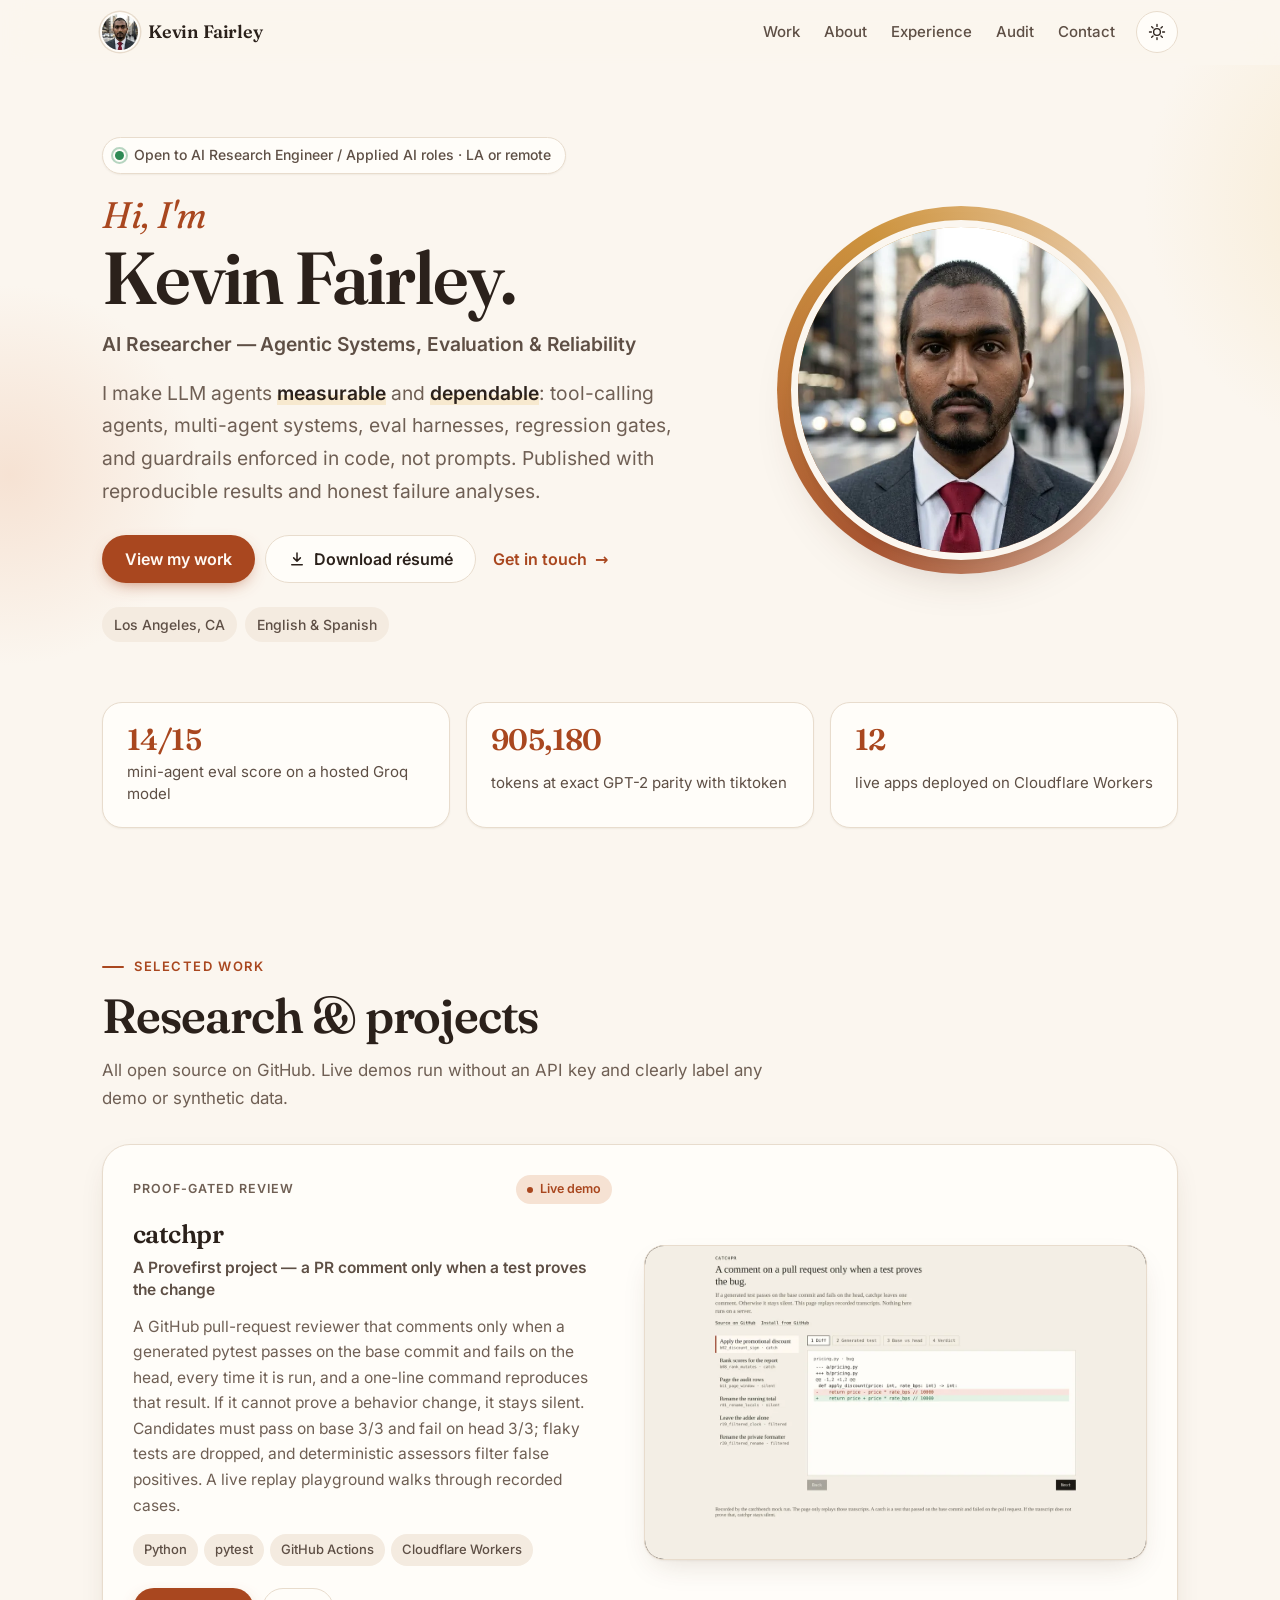
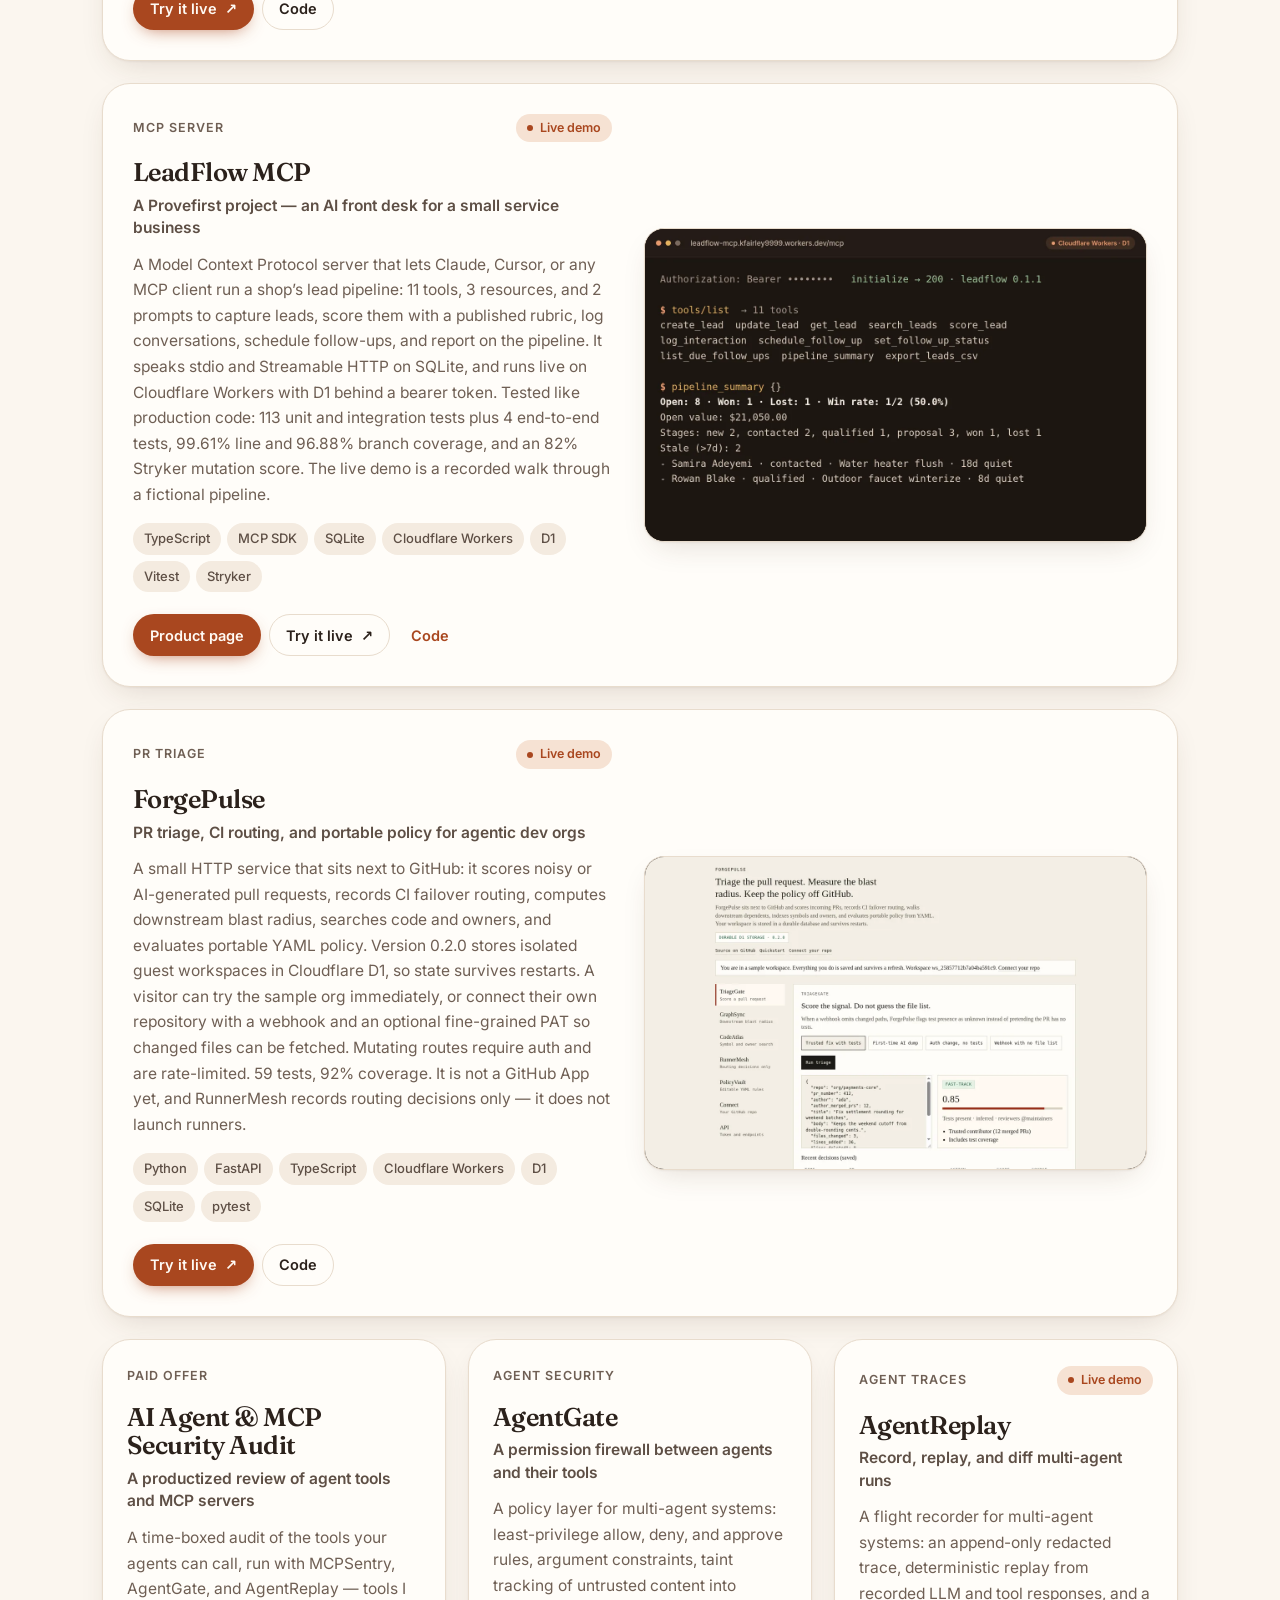
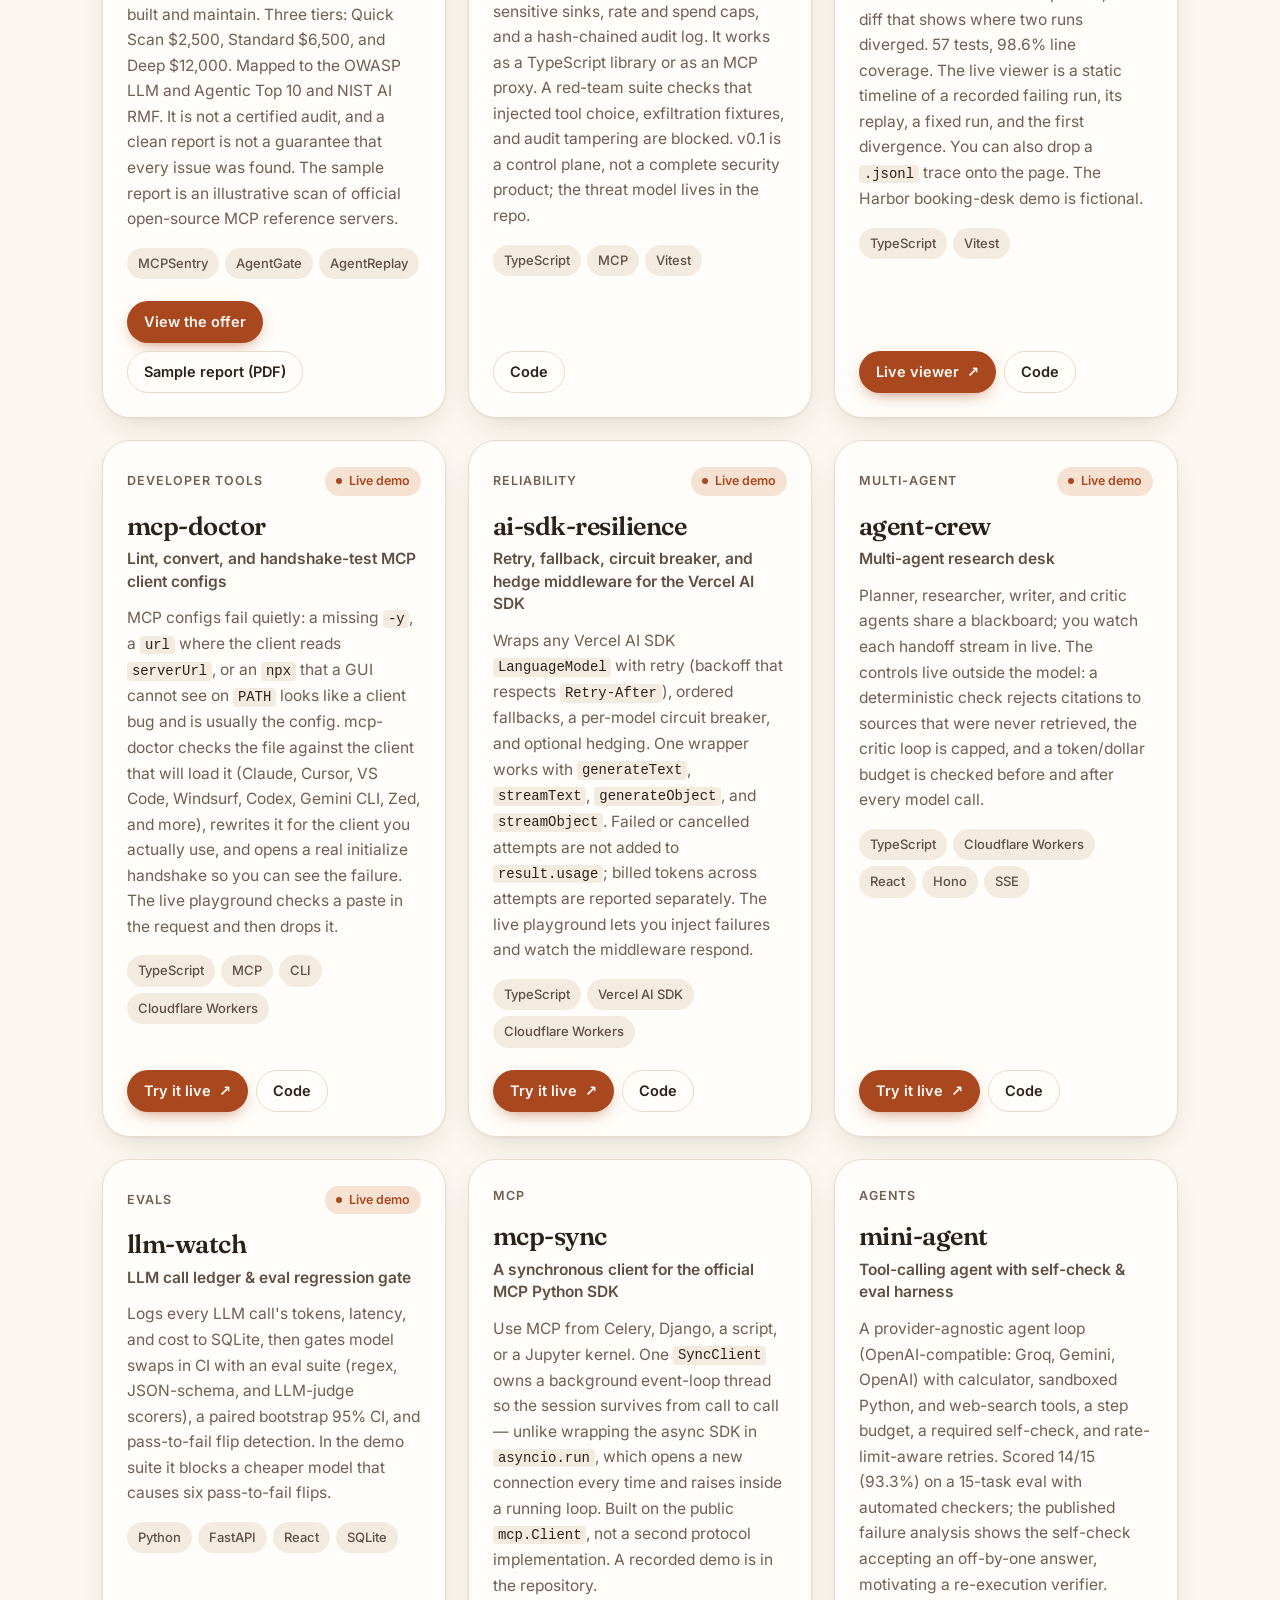
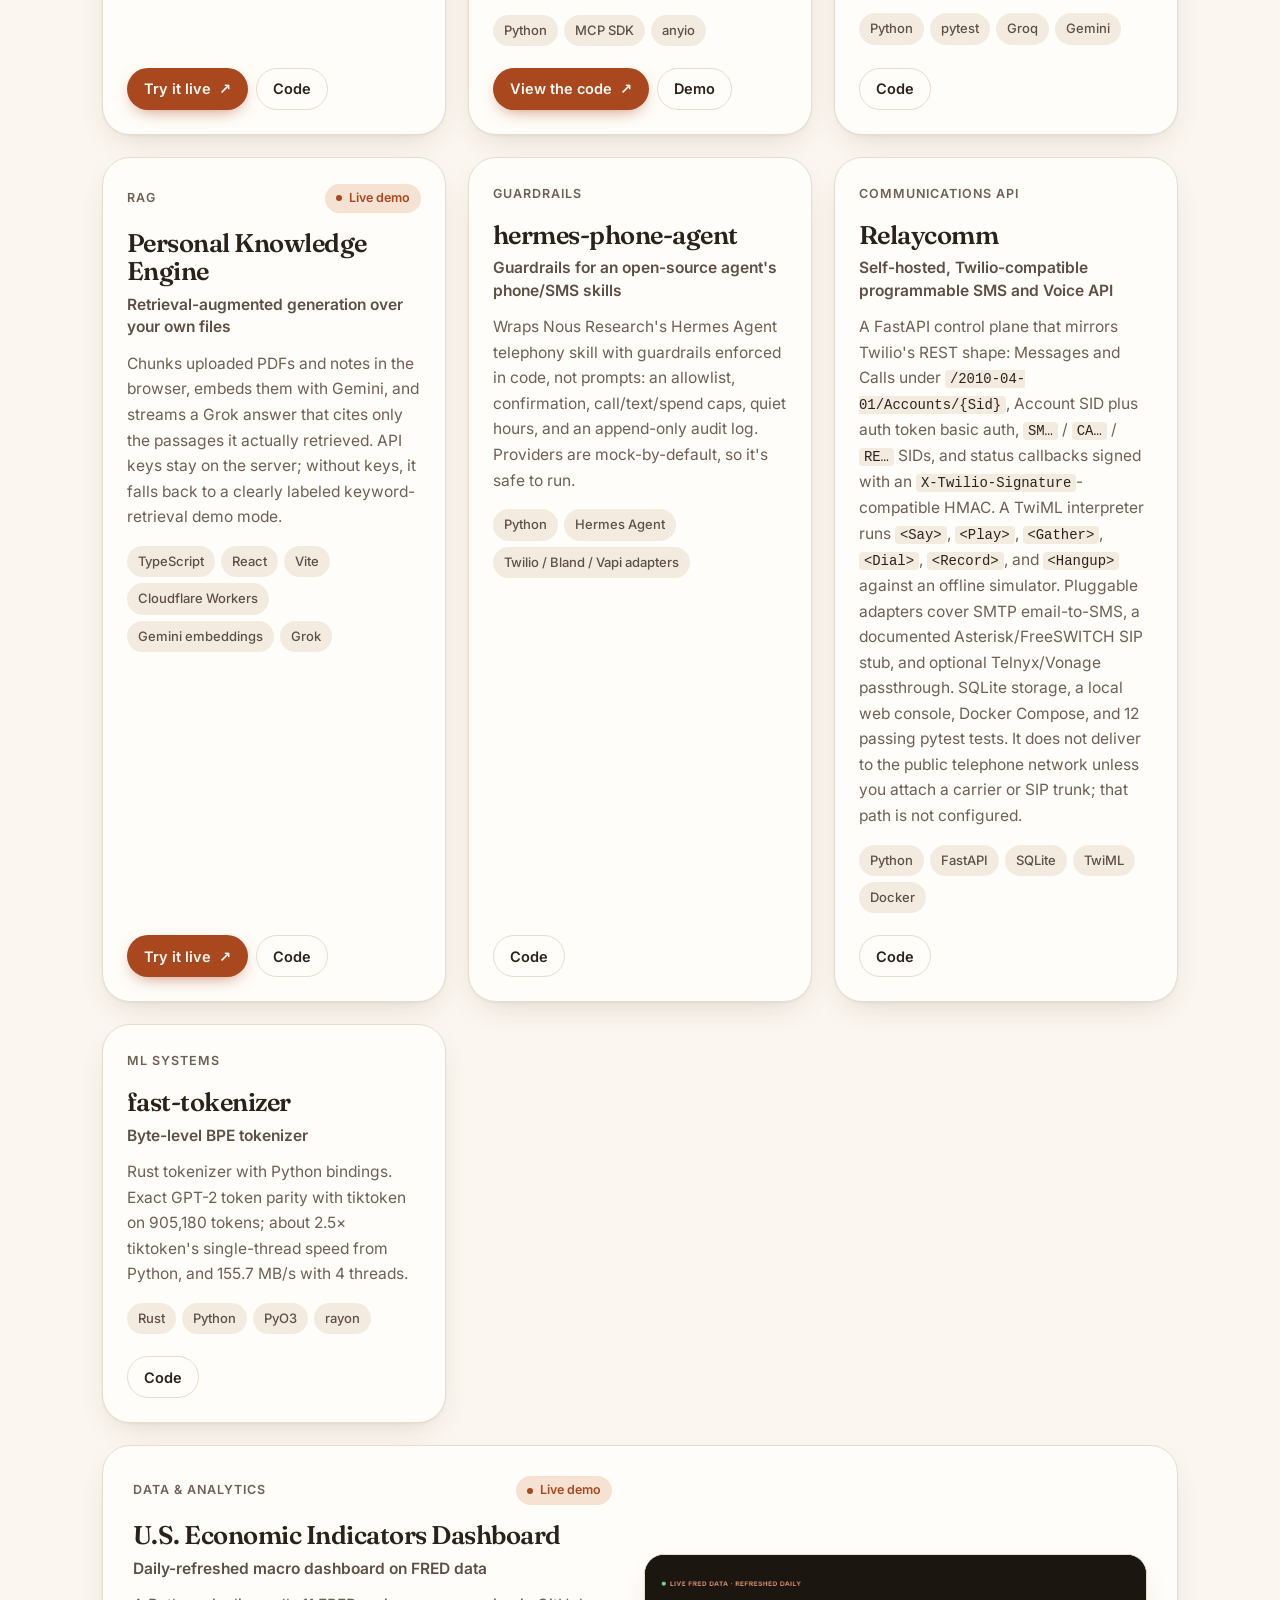
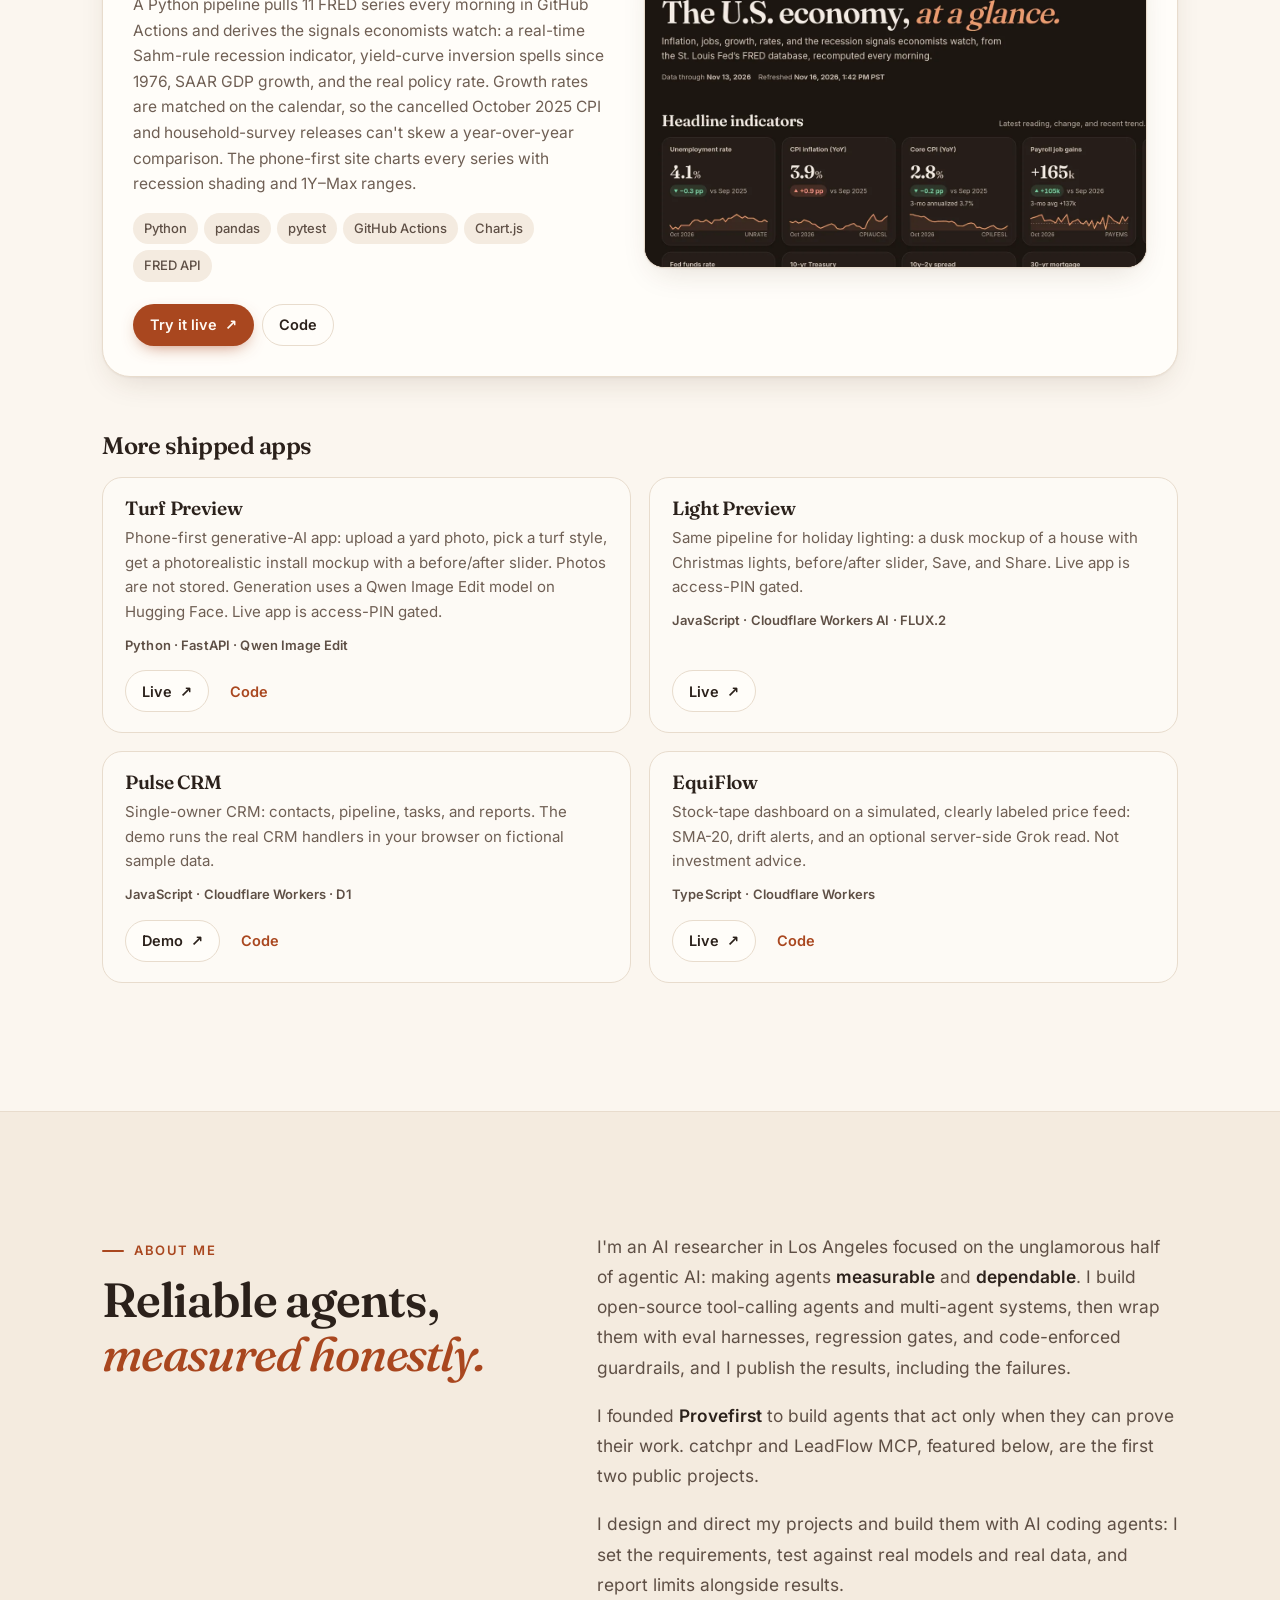
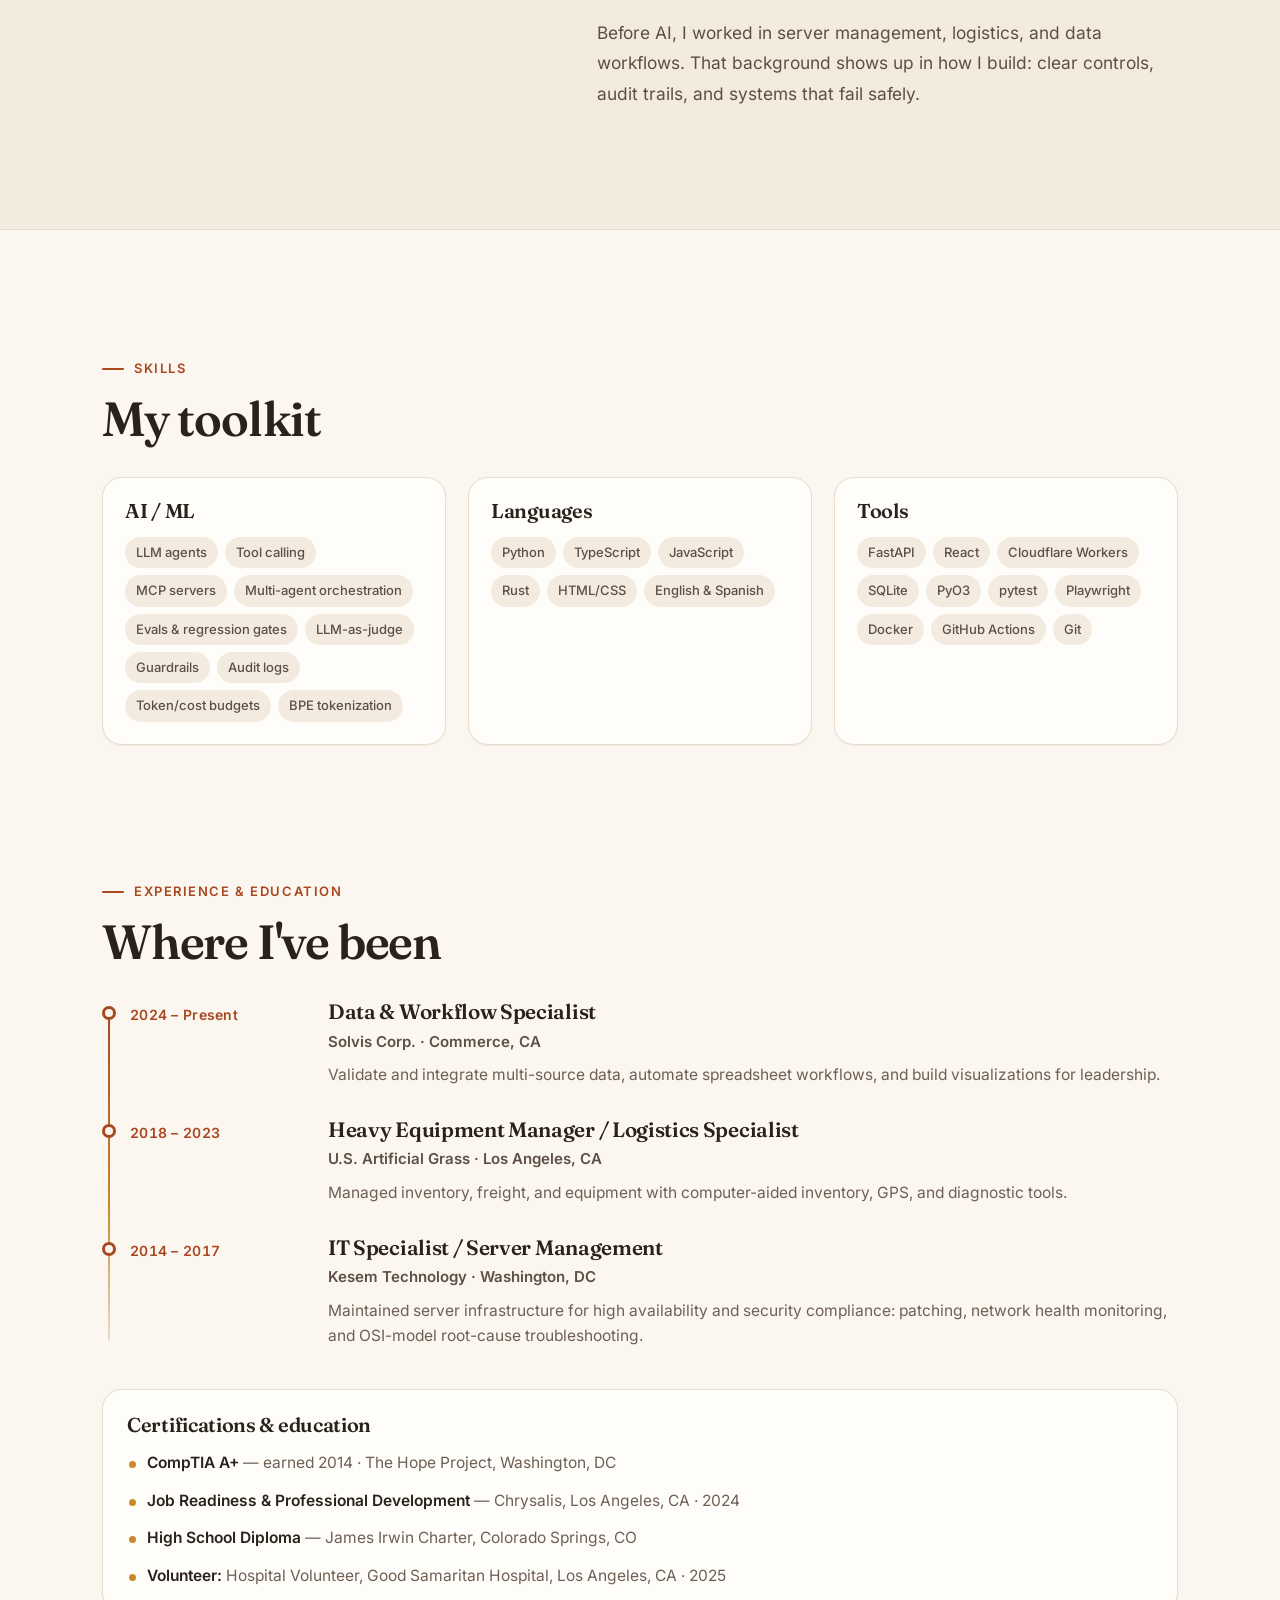
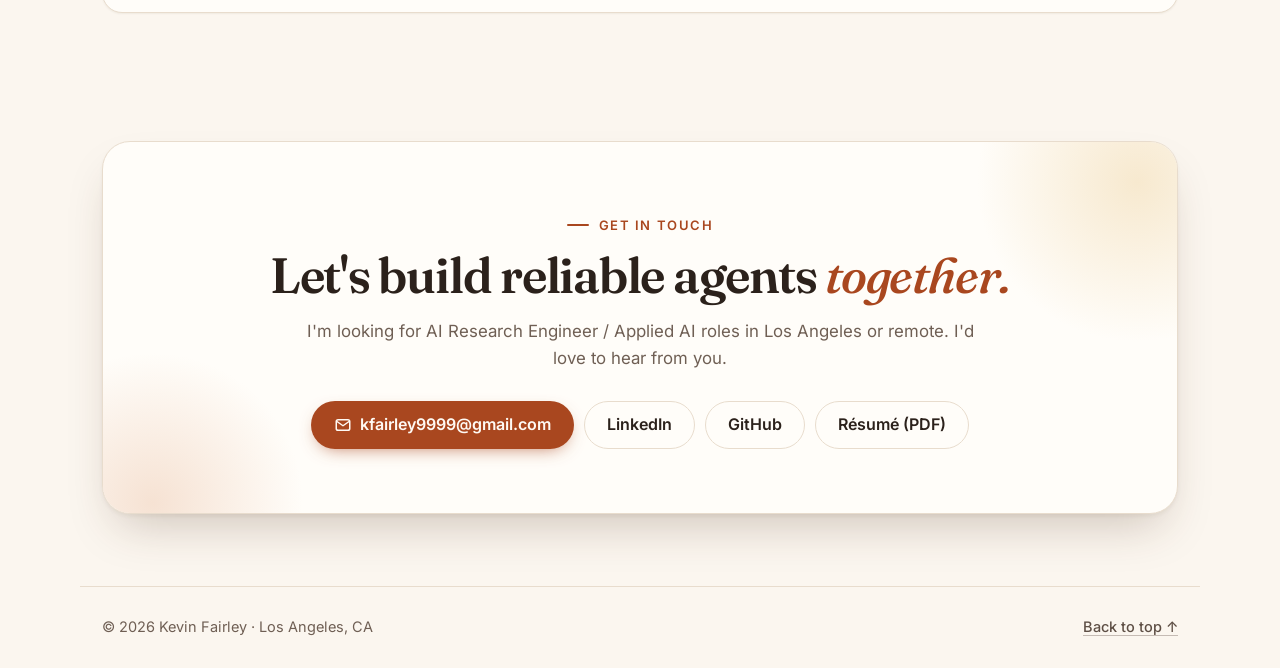
==== commit ae469603: "Add LeadFlow MCP product landing page and demo video" ====
--- a/index.html
+++ b/index.html
@@ -140,8 +140,9 @@
             <p class="desc">A Model Context Protocol server that lets Claude, Cursor, or any MCP client run a shop&rsquo;s lead pipeline: 11 tools, 3 resources, and 2 prompts to capture leads, score them with a published rubric, log conversations, schedule follow-ups, and report on the pipeline. It speaks stdio and Streamable HTTP on SQLite, and runs live on Cloudflare Workers with D1 behind a bearer token. Tested like production code: 113 unit and integration tests plus 4 end-to-end tests, 99.61% line and 96.88% branch coverage, and an 82% Stryker mutation score. The live demo is a recorded walk through a fictional pipeline.</p>
             <ul class="stack" aria-label="Tech stack"><li>TypeScript</li><li>MCP SDK</li><li>SQLite</li><li>Cloudflare Workers</li><li>D1</li><li>Vitest</li><li>Stryker</li></ul>
             <div class="links">
-              <a class="btn sm primary" href="https://leadflow-mcp.kfairley9999.workers.dev" target="_blank" rel="noopener">Try it live <span aria-hidden="true">↗</span><span class="sr"> (LeadFlow MCP demo, opens in a new tab)</span></a>
-              <a class="btn sm secondary" href="https://github.com/kfairy9999/leadflow-mcp" target="_blank" rel="noopener">Code<span class="sr"> for LeadFlow MCP</span></a>
+              <a class="btn sm primary" href="leadflow-mcp/">Product page</a>
+              <a class="btn sm secondary" href="https://leadflow-mcp.kfairley9999.workers.dev" target="_blank" rel="noopener">Try it live <span aria-hidden="true">↗</span><span class="sr"> (LeadFlow MCP demo, opens in a new tab)</span></a>
+              <a class="btn sm ghost" href="https://github.com/kfairy9999/leadflow-mcp" target="_blank" rel="noopener">Code<span class="sr"> for LeadFlow MCP</span></a>
             </div>
           </div>
           <a class="feature-shot" href="https://leadflow-mcp.kfairley9999.workers.dev" target="_blank" rel="noopener" tabindex="-1" aria-hidden="true">
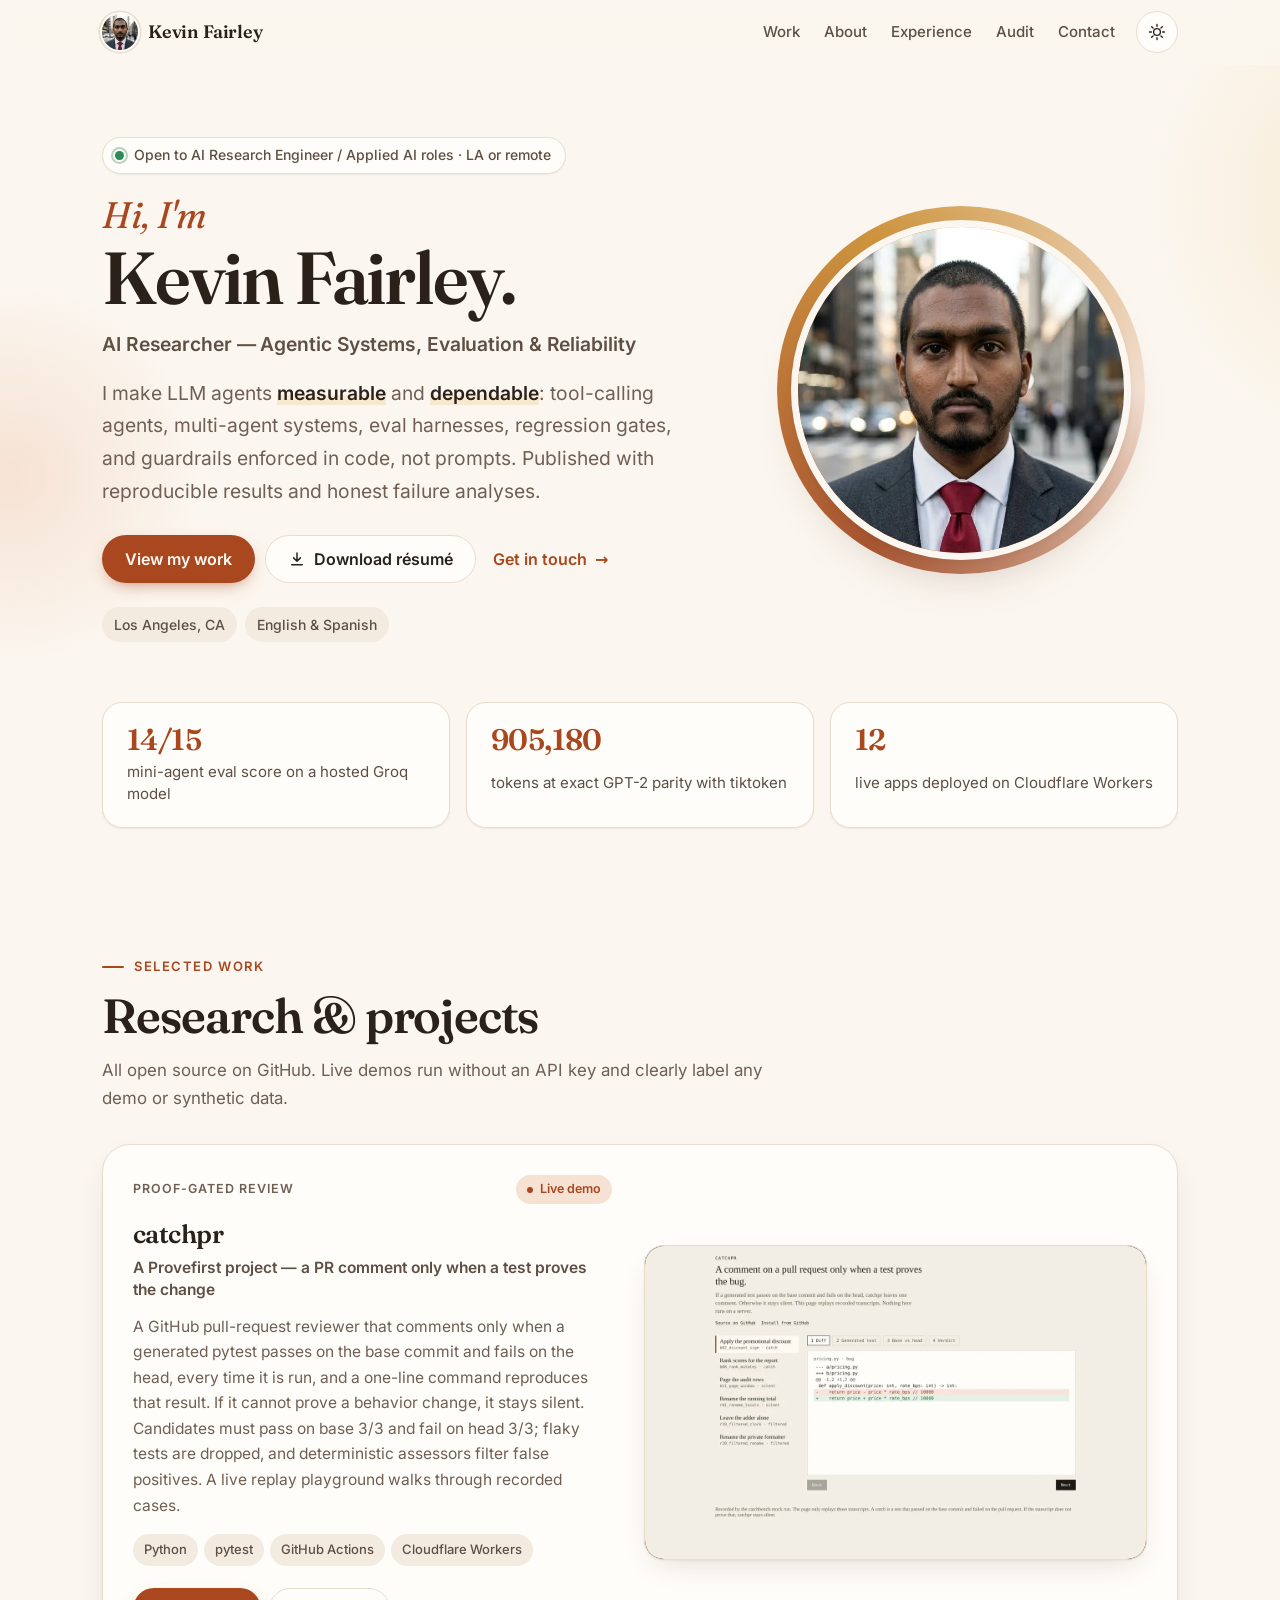
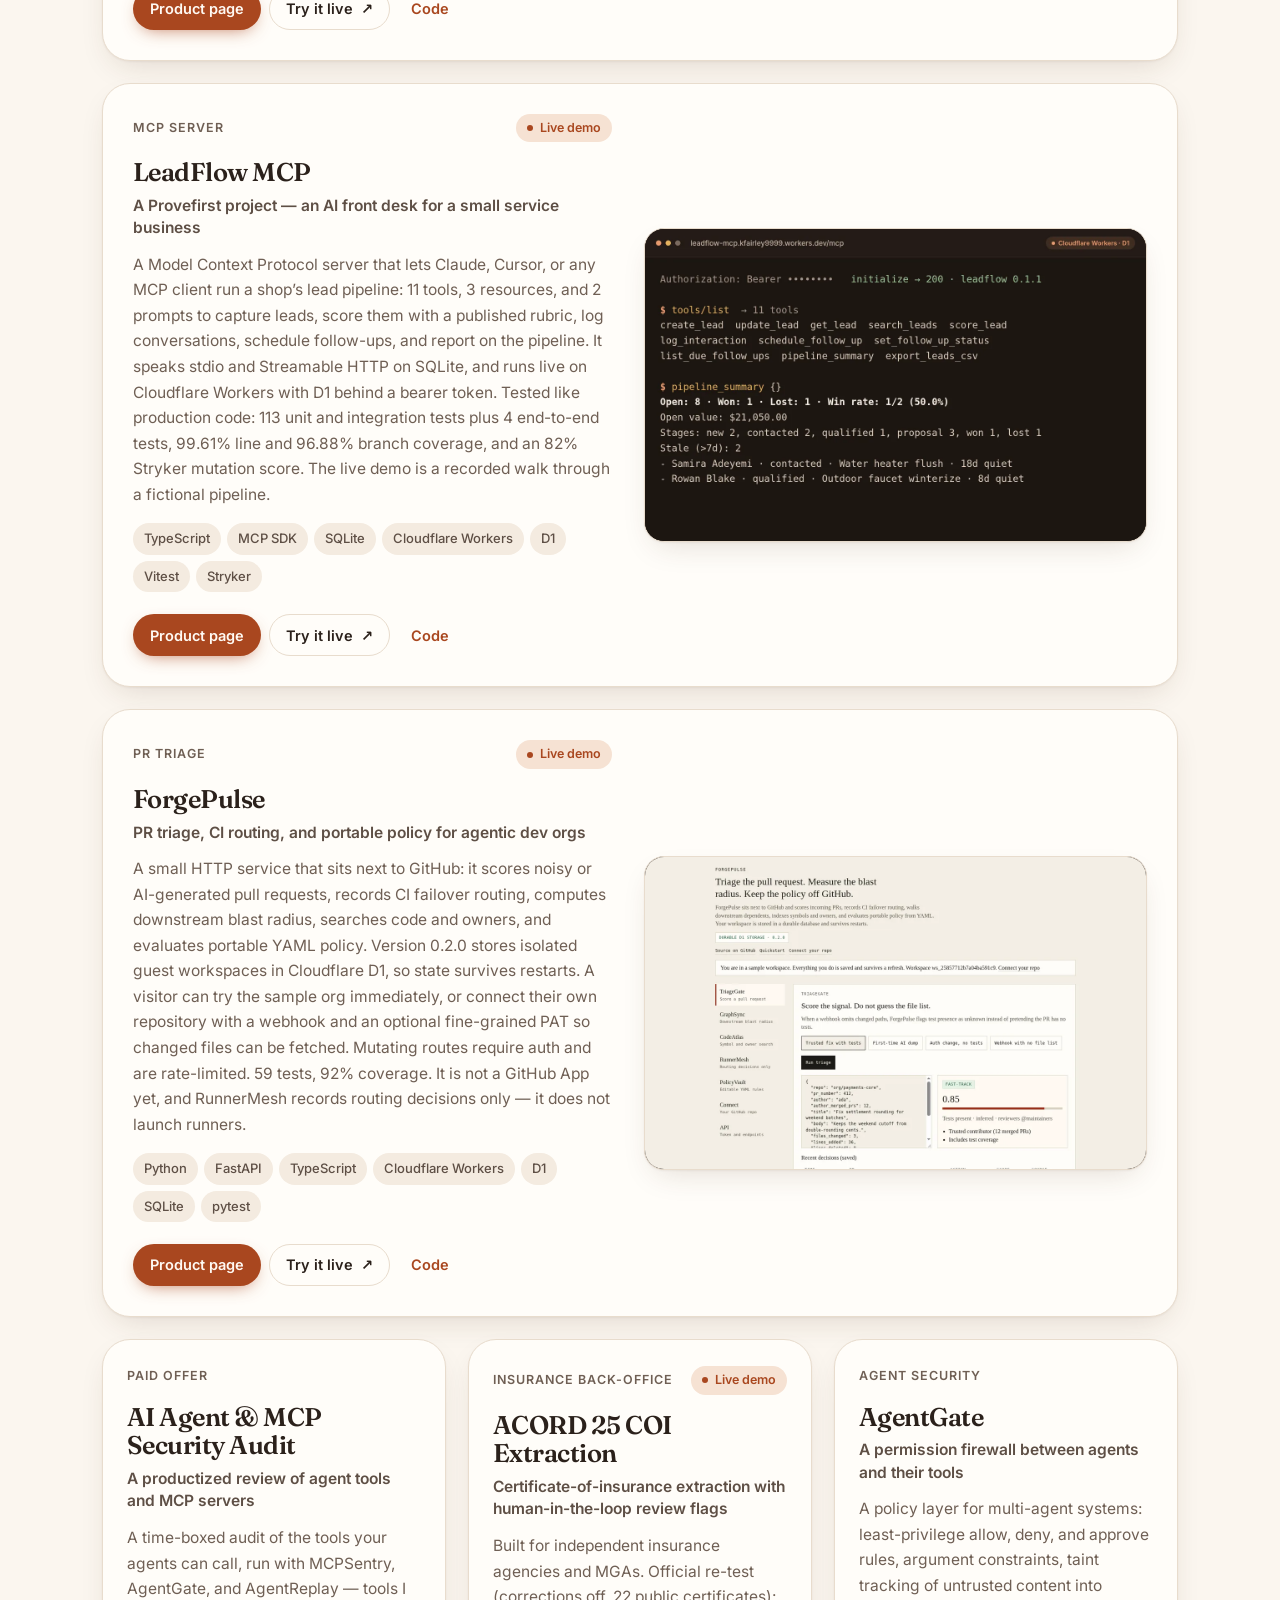
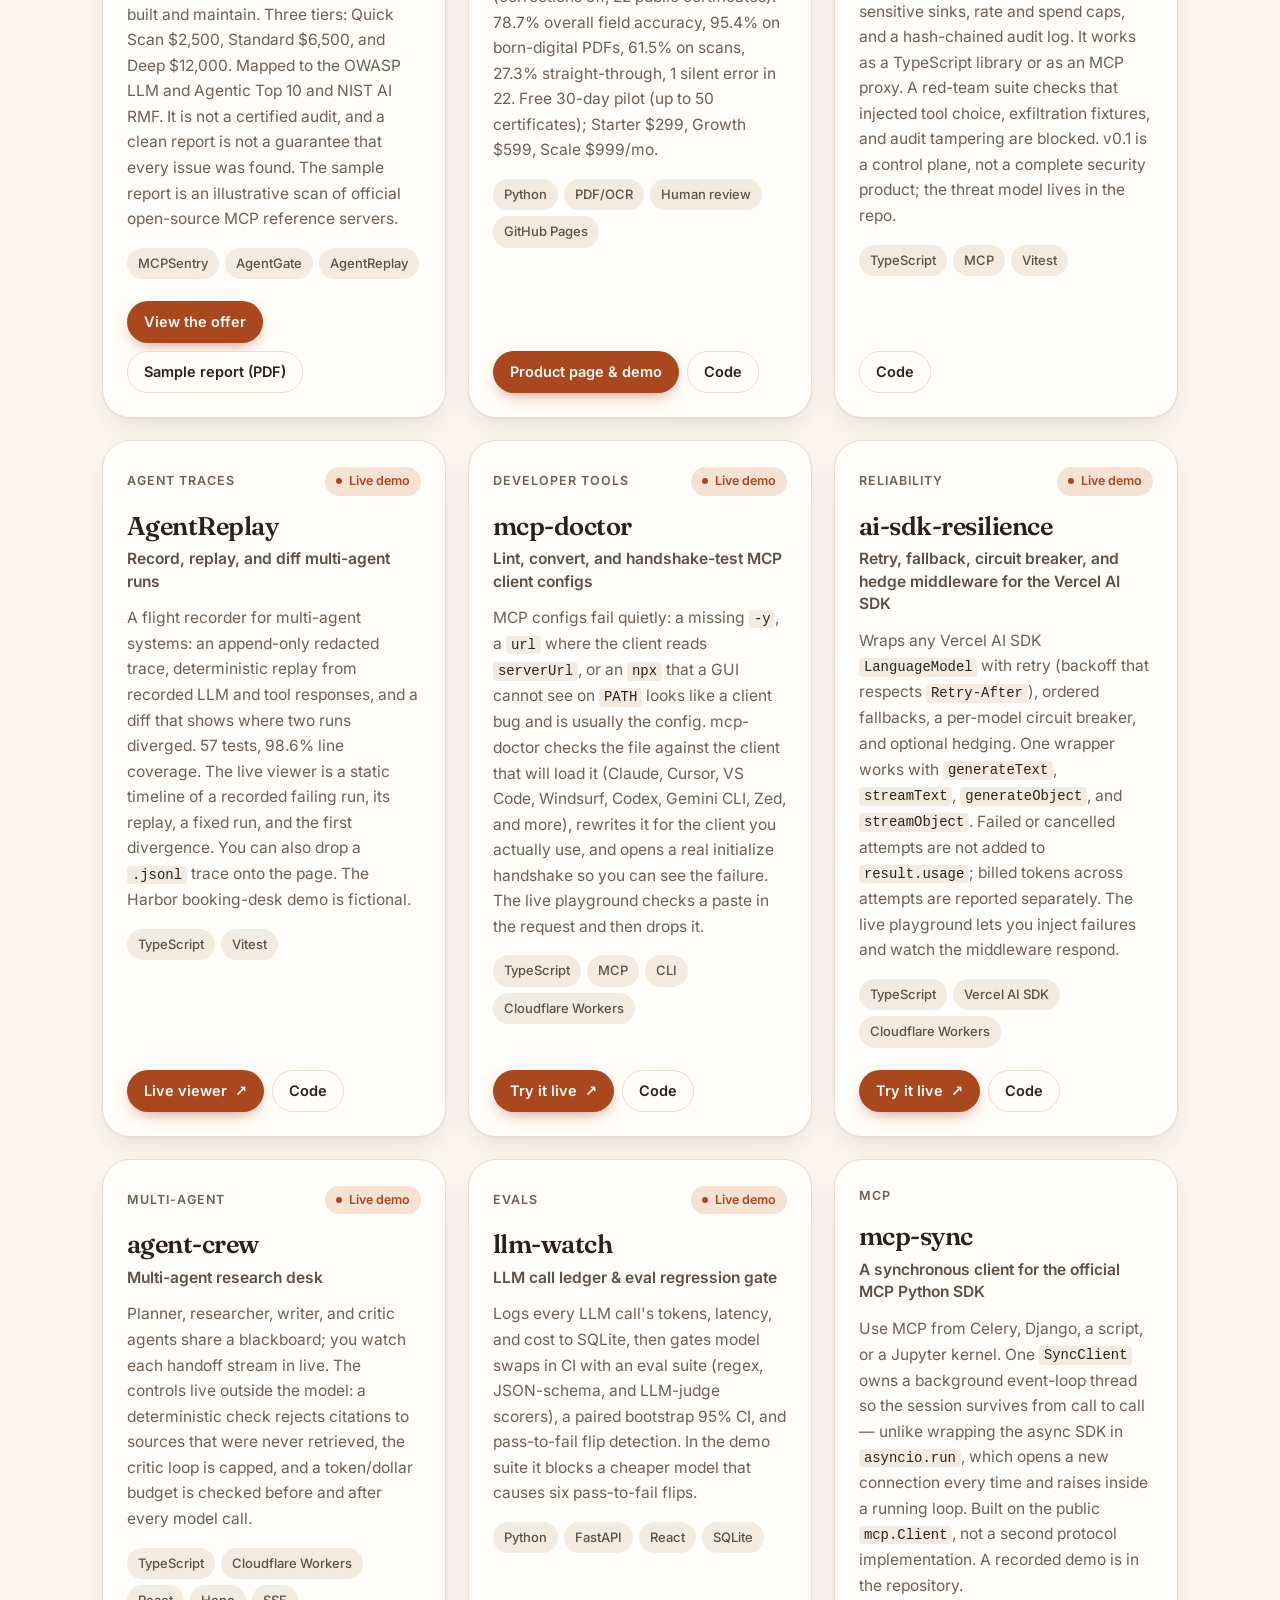
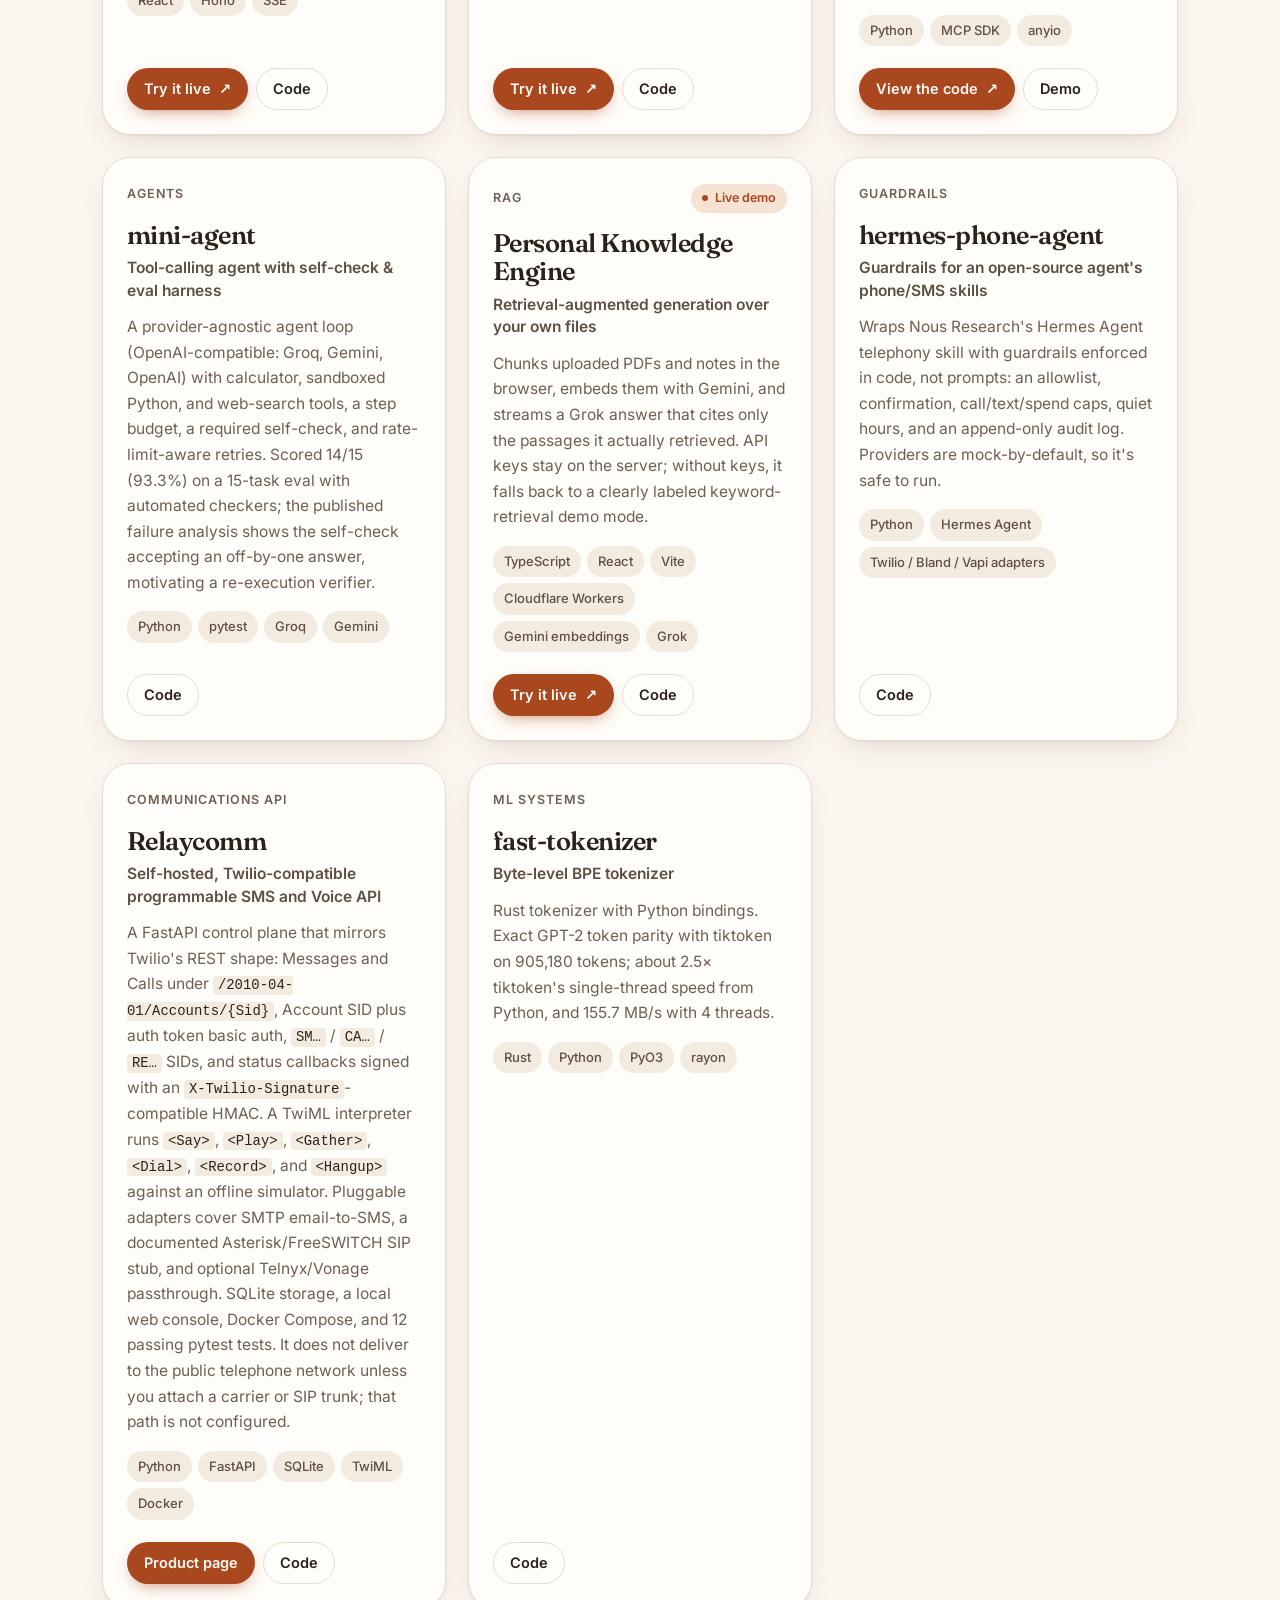
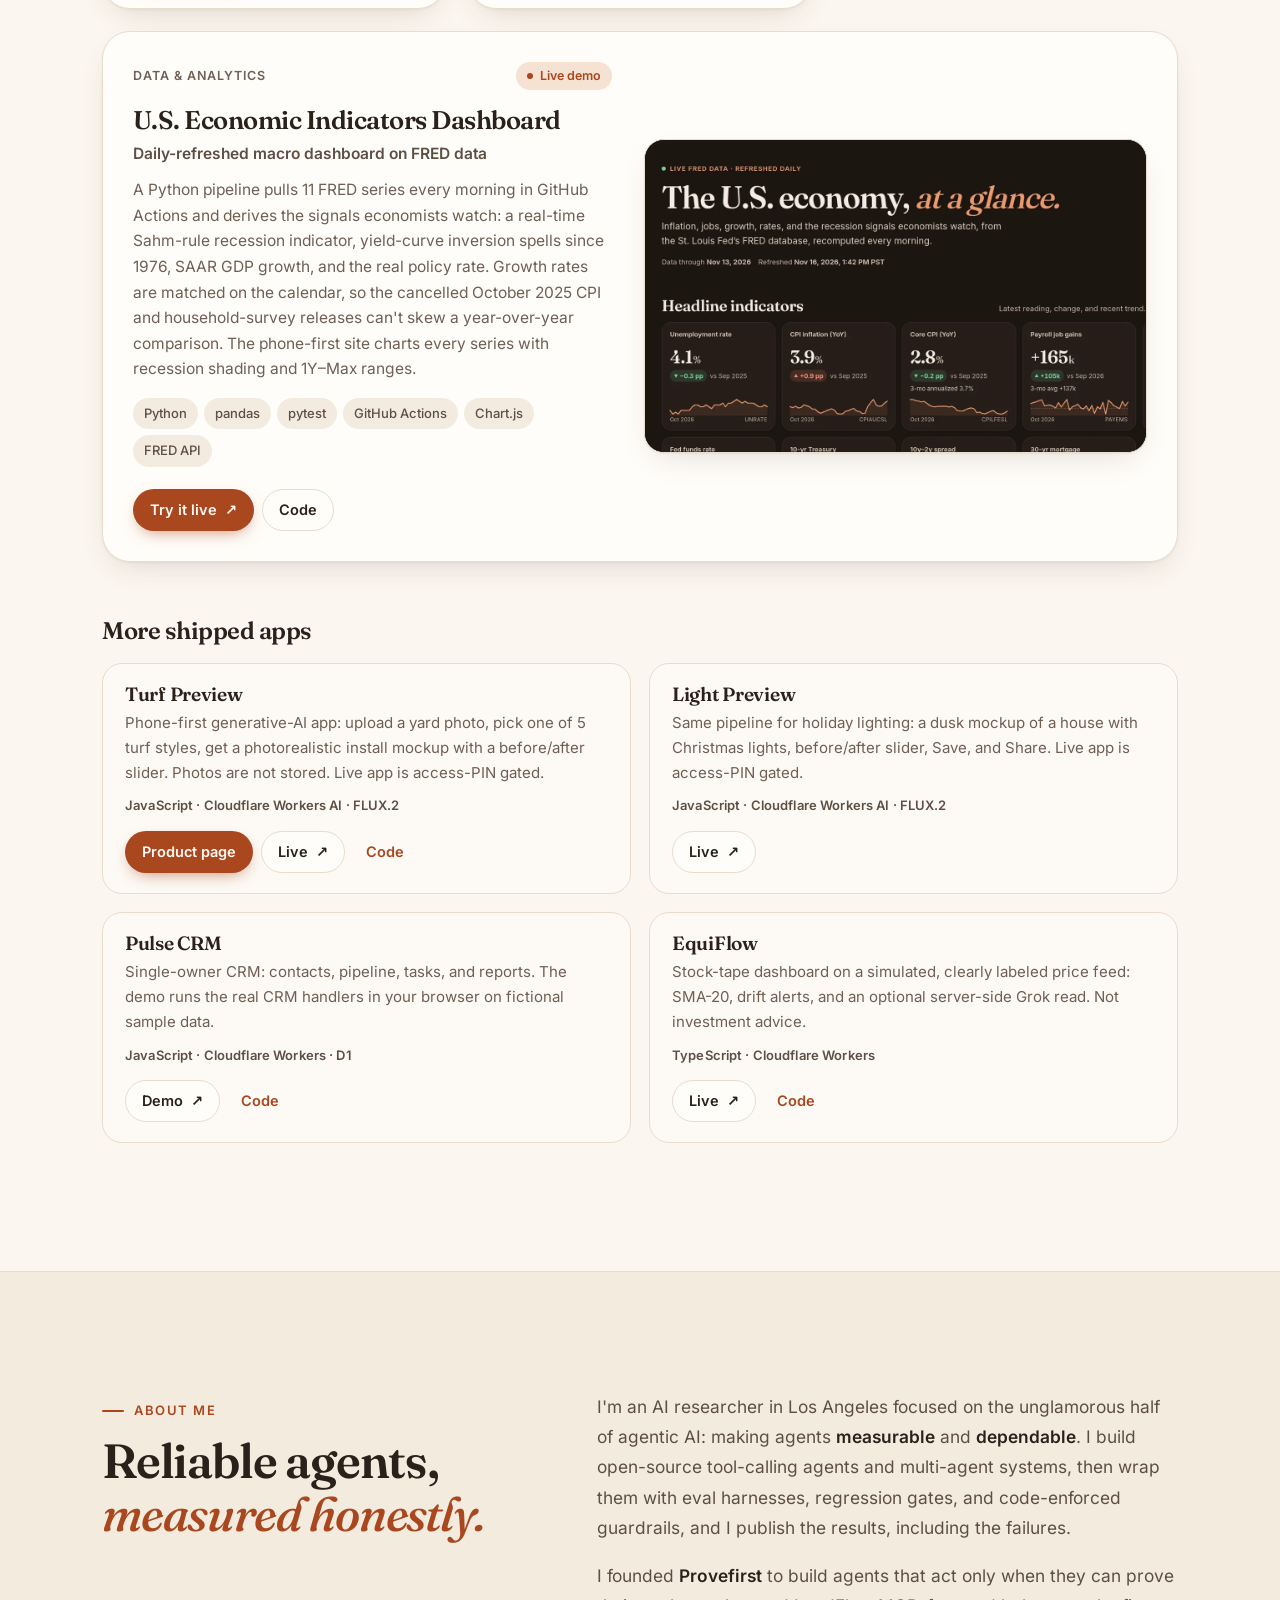
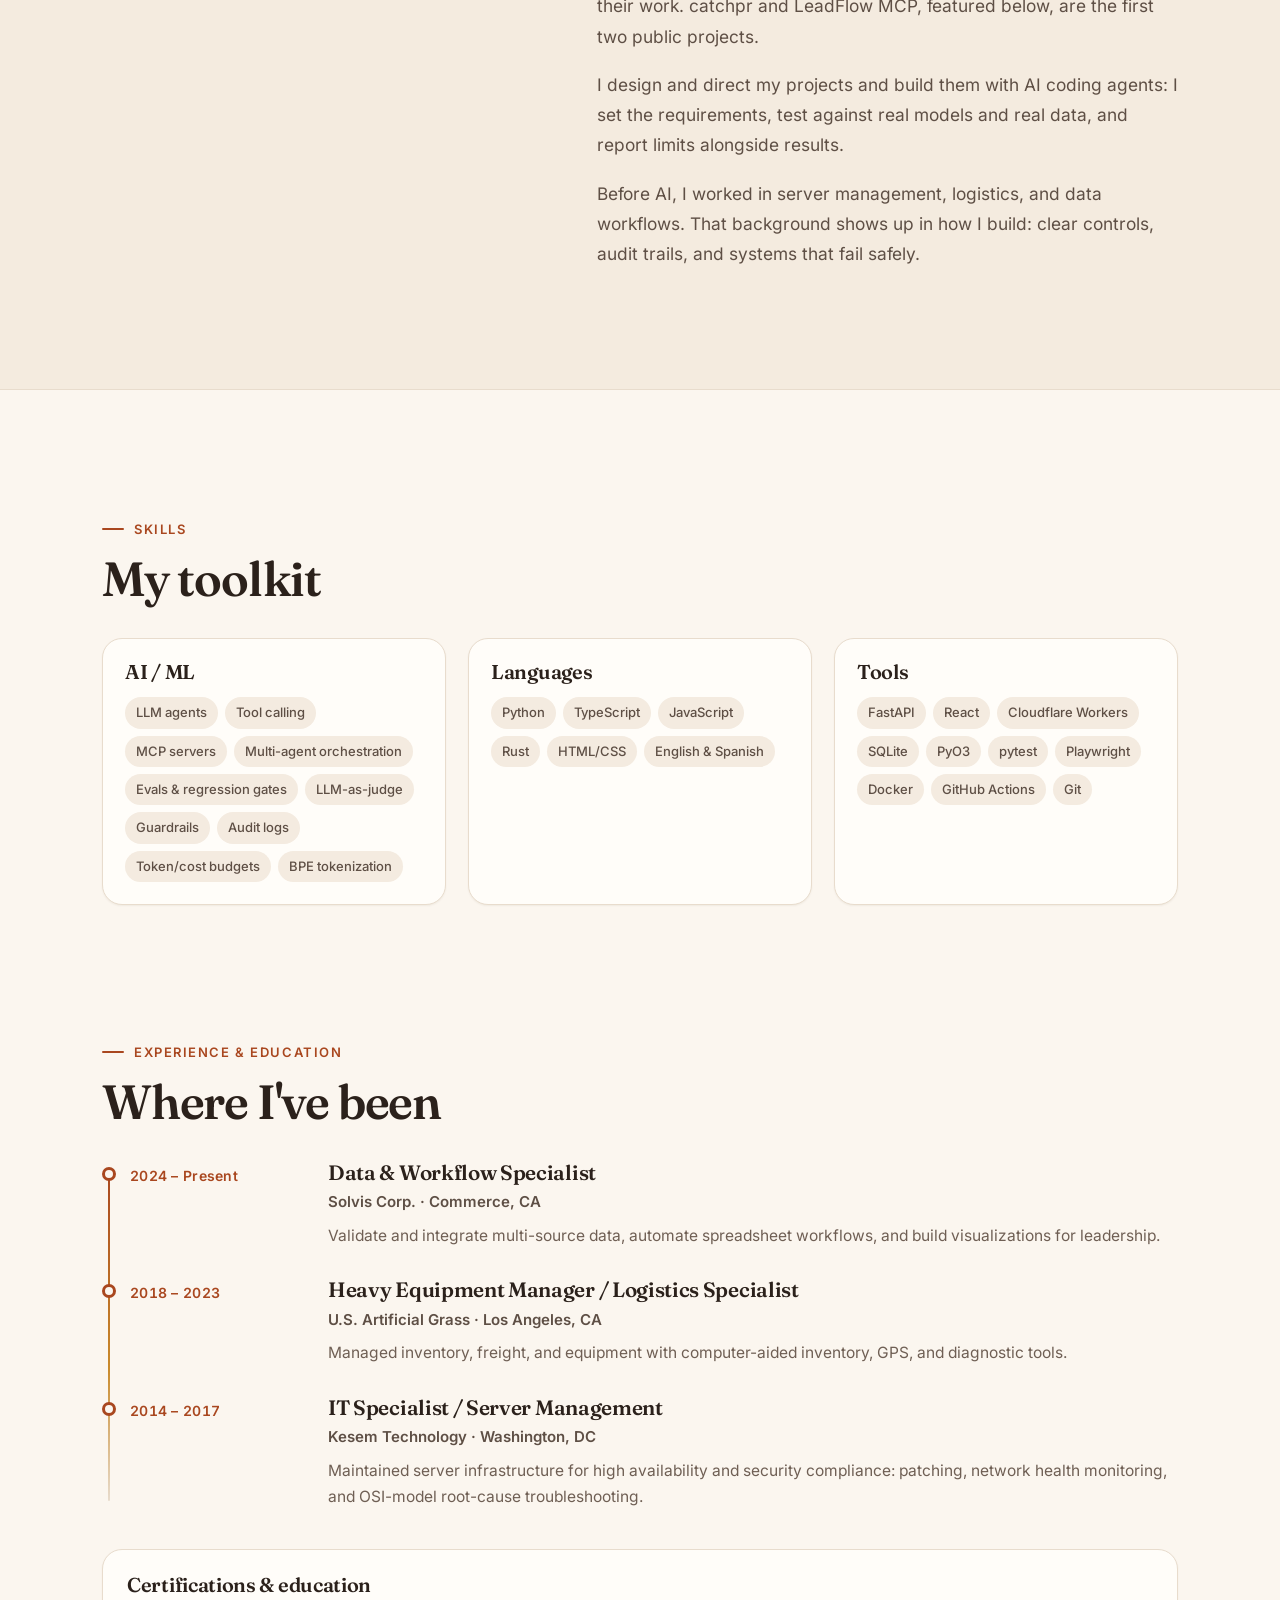
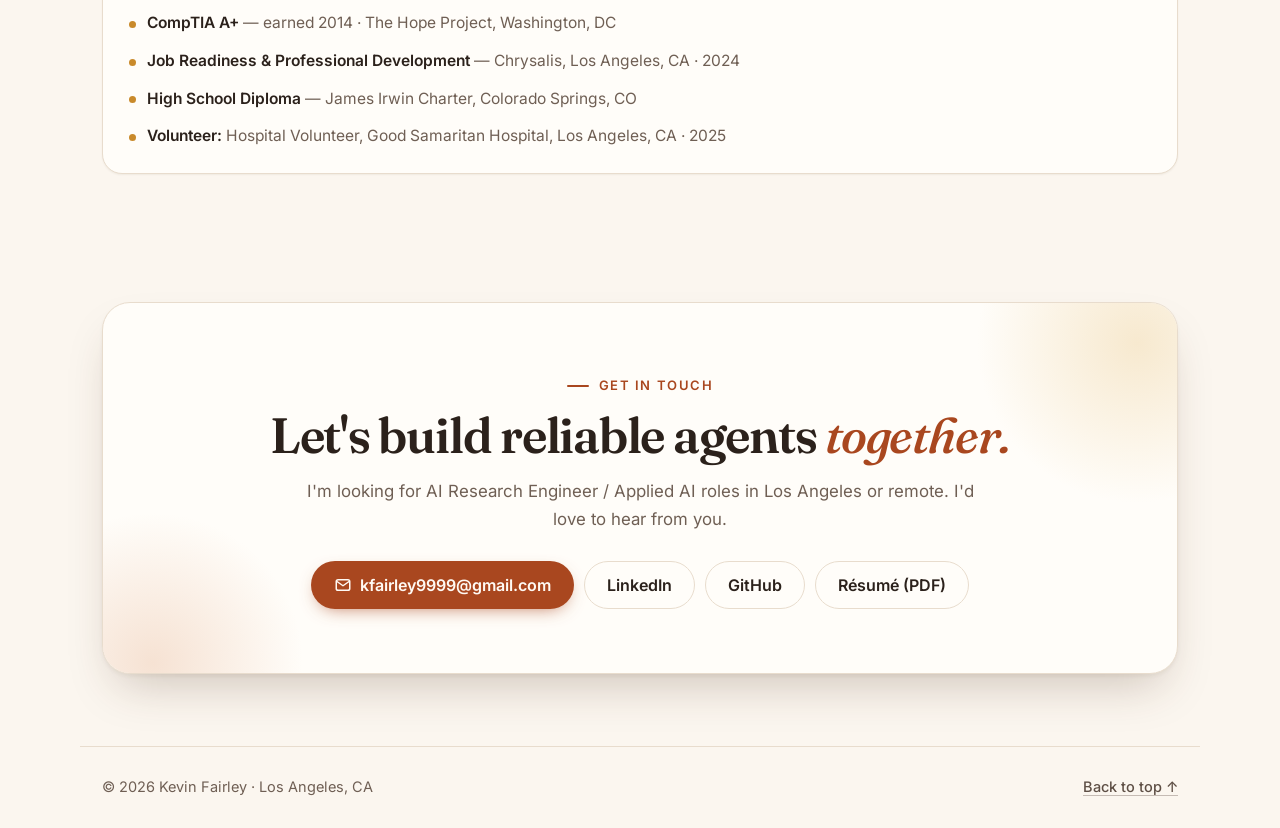
==== commit 8a9e21d5: "Add landing pages and demo videos for Audit, Turf Preview, catchpr, ForgePulse, and Relaycomm; link " ====
--- a/index.html
+++ b/index.html
@@ -120,8 +120,9 @@
             <p class="desc">A GitHub pull-request reviewer that comments only when a generated pytest passes on the base commit and fails on the head, every time it is run, and a one-line command reproduces that result. If it cannot prove a behavior change, it stays silent. Candidates must pass on base 3/3 and fail on head 3/3; flaky tests are dropped, and deterministic assessors filter false positives. A live replay playground walks through recorded cases.</p>
             <ul class="stack" aria-label="Tech stack"><li>Python</li><li>pytest</li><li>GitHub Actions</li><li>Cloudflare Workers</li></ul>
             <div class="links">
-              <a class="btn sm primary" href="https://catchpr.kfairley9999.workers.dev" target="_blank" rel="noopener">Try it live <span aria-hidden="true">↗</span><span class="sr"> (catchpr replay playground, opens in a new tab)</span></a>
-              <a class="btn sm secondary" href="https://github.com/kfairy9999/catchpr" target="_blank" rel="noopener">Code<span class="sr"> for catchpr</span></a>
+              <a class="btn sm primary" href="catchpr/">Product page</a>
+              <a class="btn sm secondary" href="https://catchpr.kfairley9999.workers.dev" target="_blank" rel="noopener">Try it live <span aria-hidden="true">↗</span><span class="sr"> (catchpr replay playground, opens in a new tab)</span></a>
+              <a class="btn sm ghost" href="https://github.com/kfairy9999/catchpr" target="_blank" rel="noopener">Code<span class="sr"> for catchpr</span></a>
             </div>
           </div>
           <a class="feature-shot" href="https://catchpr.kfairley9999.workers.dev" target="_blank" rel="noopener" tabindex="-1" aria-hidden="true">
@@ -161,8 +162,9 @@
             <p class="desc">A small HTTP service that sits next to GitHub: it scores noisy or AI-generated pull requests, records CI failover routing, computes downstream blast radius, searches code and owners, and evaluates portable YAML policy. Version 0.2.0 stores isolated guest workspaces in Cloudflare D1, so state survives restarts. A visitor can try the sample org immediately, or connect their own repository with a webhook and an optional fine-grained PAT so changed files can be fetched. Mutating routes require auth and are rate-limited. 59 tests, 92% coverage. It is not a GitHub App yet, and RunnerMesh records routing decisions only &mdash; it does not launch runners.</p>
             <ul class="stack" aria-label="Tech stack"><li>Python</li><li>FastAPI</li><li>TypeScript</li><li>Cloudflare Workers</li><li>D1</li><li>SQLite</li><li>pytest</li></ul>
             <div class="links">
-              <a class="btn sm primary" href="https://forgepulse.kfairley9999.workers.dev" target="_blank" rel="noopener">Try it live <span aria-hidden="true">↗</span><span class="sr"> (ForgePulse playground, opens in a new tab)</span></a>
-              <a class="btn sm secondary" href="https://github.com/kfairy9999/forgepulse" target="_blank" rel="noopener">Code<span class="sr"> for ForgePulse</span></a>
+              <a class="btn sm primary" href="forgepulse/">Product page</a>
+              <a class="btn sm secondary" href="https://forgepulse.kfairley9999.workers.dev" target="_blank" rel="noopener">Try it live <span aria-hidden="true">↗</span><span class="sr"> (ForgePulse playground, opens in a new tab)</span></a>
+              <a class="btn sm ghost" href="https://github.com/kfairy9999/forgepulse" target="_blank" rel="noopener">Code<span class="sr"> for ForgePulse</span></a>
             </div>
           </div>
           <a class="feature-shot" href="https://forgepulse.kfairley9999.workers.dev" target="_blank" rel="noopener" tabindex="-1" aria-hidden="true">
@@ -186,6 +188,18 @@
         </article>
 
         <article class="card reveal">
+          <div class="card-top"><span class="tag">Insurance back-office</span><span class="live">Live demo</span></div>
+          <h3>ACORD 25 COI Extraction</h3>
+          <p class="sub">Certificate-of-insurance extraction with human-in-the-loop review flags</p>
+          <p class="desc">Built for independent insurance agencies and MGAs. Official re-test (corrections off, 22 public certificates): 78.7% overall field accuracy, 95.4% on born-digital PDFs, 61.5% on scans, 27.3% straight-through, 1 silent error in 22. Free 30-day pilot (up to 50 certificates); Starter $299, Growth $599, Scale $999/mo.</p>
+          <ul class="stack" aria-label="Tech stack"><li>Python</li><li>PDF/OCR</li><li>Human review</li><li>GitHub Pages</li></ul>
+          <div class="links">
+            <a class="btn sm primary" href="https://kfairy9999.github.io/coi-demo-site/">Product page &amp; demo</a>
+            <a class="btn sm secondary" href="https://github.com/kfairy9999/coi-demo-site" target="_blank" rel="noopener">Code<span class="sr"> for COI demo site</span></a>
+          </div>
+        </article>
+
+        <article class="card reveal">
           <div class="card-top"><span class="tag">Agent security</span></div>
           <h3>AgentGate</h3>
           <p class="sub">A permission firewall between agents and their tools</p>
@@ -309,6 +323,7 @@
           <p class="desc">A FastAPI control plane that mirrors Twilio's REST shape: Messages and Calls under <code>/2010-04-01/Accounts/{Sid}</code>, Account SID plus auth token basic auth, <code>SM…</code> / <code>CA…</code> / <code>RE…</code> SIDs, and status callbacks signed with an <code>X-Twilio-Signature</code>-compatible HMAC. A TwiML interpreter runs <code>&lt;Say&gt;</code>, <code>&lt;Play&gt;</code>, <code>&lt;Gather&gt;</code>, <code>&lt;Dial&gt;</code>, <code>&lt;Record&gt;</code>, and <code>&lt;Hangup&gt;</code> against an offline simulator. Pluggable adapters cover SMTP email-to-SMS, a documented Asterisk/FreeSWITCH SIP stub, and optional Telnyx/Vonage passthrough. SQLite storage, a local web console, Docker Compose, and 12 passing pytest tests. It does not deliver to the public telephone network unless you attach a carrier or SIP trunk; that path is not configured.</p>
           <ul class="stack" aria-label="Tech stack"><li>Python</li><li>FastAPI</li><li>SQLite</li><li>TwiML</li><li>Docker</li></ul>
           <div class="links">
+            <a class="btn sm primary" href="relaycomm/">Product page</a>
             <a class="btn sm secondary" href="https://github.com/kfairy9999/relaycomm" target="_blank" rel="noopener">Code<span class="sr"> for Relaycomm</span></a>
           </div>
         </article>
@@ -349,8 +364,8 @@
         <h3 class="subhead">More shipped apps</h3>
         <ul class="mini-list">
           <li class="mini">
-            <div class="mini-body"><h4>Turf Preview</h4><p>Phone-first generative-AI app: upload a yard photo, pick a turf style, get a photorealistic install mockup with a before/after slider. Photos are not stored. Generation uses a Qwen Image Edit model on Hugging Face. Live app is access-PIN gated.</p><p class="stack-inline">Python · FastAPI · Qwen Image Edit</p></div>
-            <div class="links"><a class="btn sm secondary" href="https://turf-preview.kfairley9999.workers.dev" target="_blank" rel="noopener">Live <span aria-hidden="true">↗</span><span class="sr"> Turf Preview</span></a><a class="btn sm ghost" href="https://github.com/kfairy9999/turf-preview" target="_blank" rel="noopener">Code<span class="sr"> for Turf Preview</span></a></div>
+            <div class="mini-body"><h4>Turf Preview</h4><p>Phone-first generative-AI app: upload a yard photo, pick one of 5 turf styles, get a photorealistic install mockup with a before/after slider. Photos are not stored. Live app is access-PIN gated.</p><p class="stack-inline">JavaScript · Cloudflare Workers AI · FLUX.2</p></div>
+            <div class="links"><a class="btn sm primary" href="turf-preview/">Product page</a><a class="btn sm secondary" href="https://turf-preview.kfairley9999.workers.dev" target="_blank" rel="noopener">Live <span aria-hidden="true">↗</span><span class="sr"> Turf Preview</span></a><a class="btn sm ghost" href="https://github.com/kfairy9999/turf-preview" target="_blank" rel="noopener">Code<span class="sr"> for Turf Preview</span></a></div>
           </li>
           <li class="mini">
             <div class="mini-body"><h4>Light Preview</h4><p>Same pipeline for holiday lighting: a dusk mockup of a house with Christmas lights, before/after slider, Save, and Share. Live app is access-PIN gated.</p><p class="stack-inline">JavaScript · Cloudflare Workers AI · FLUX.2</p></div>
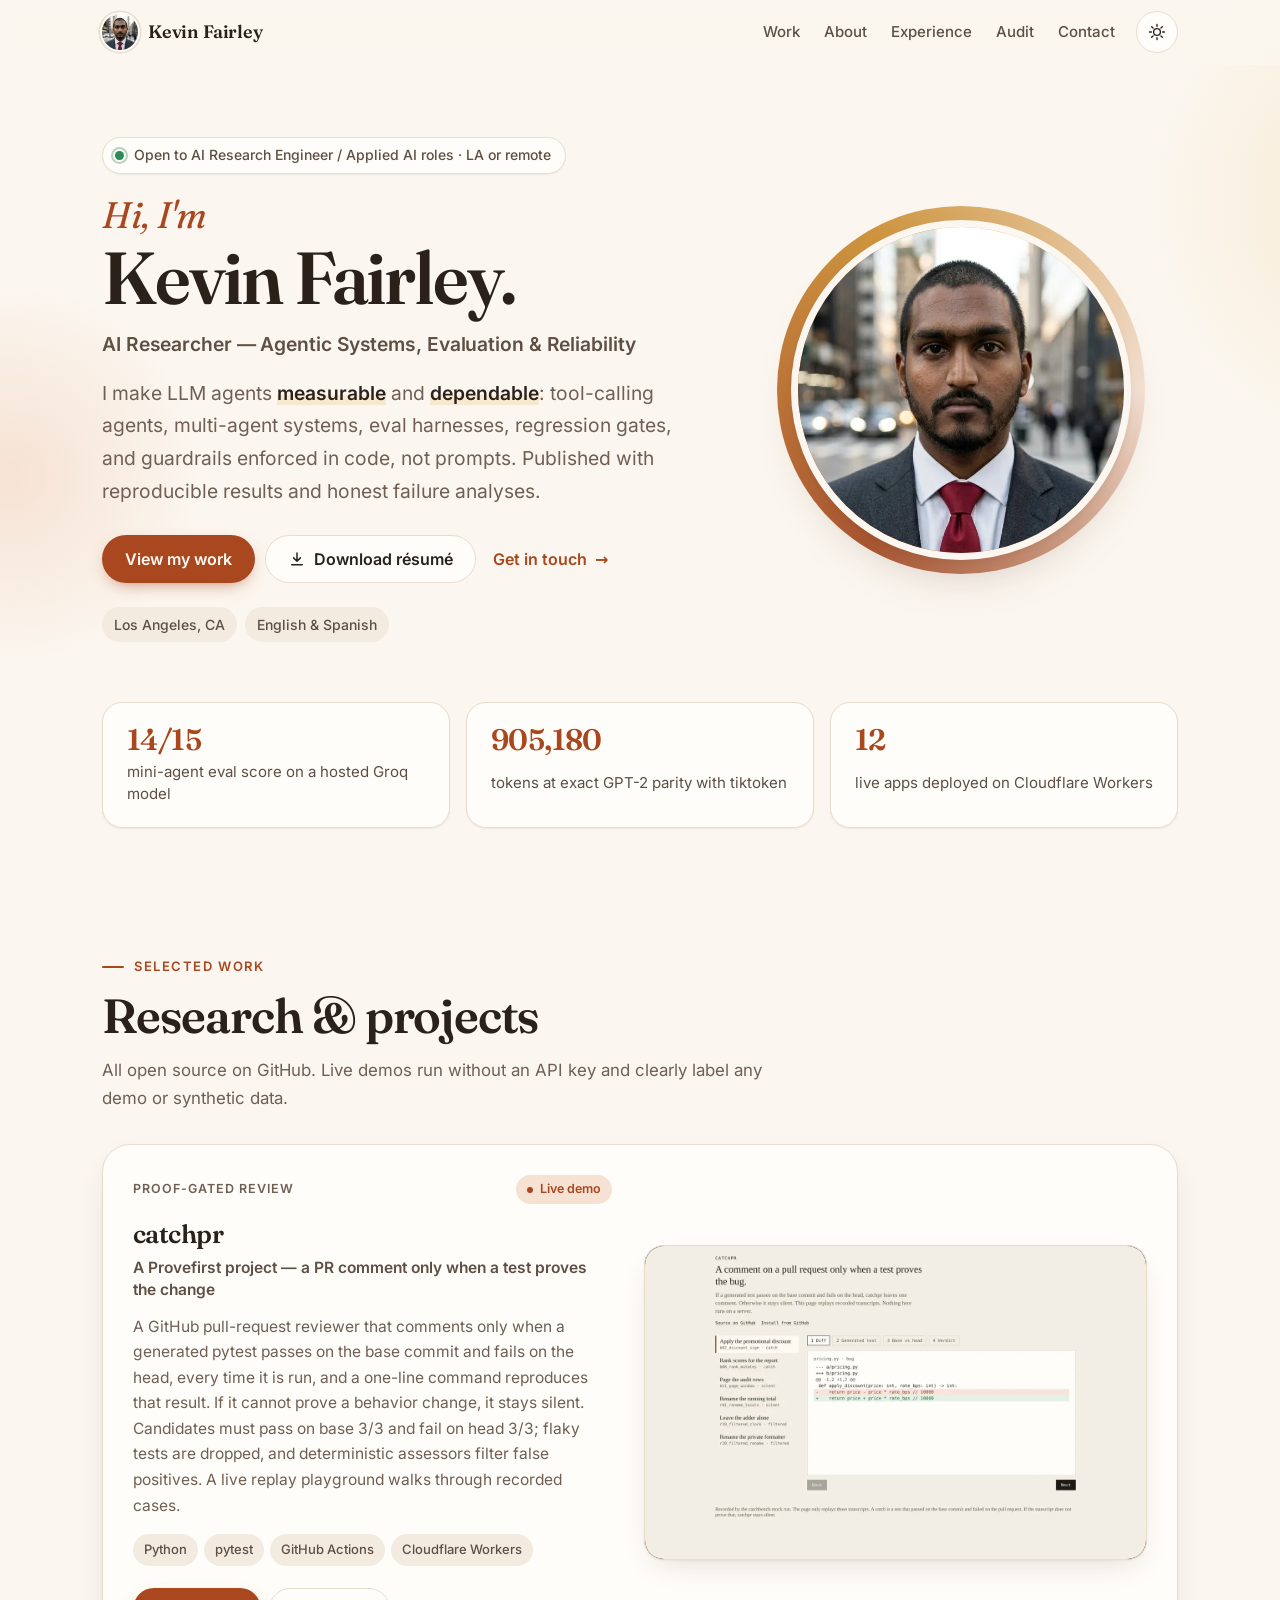
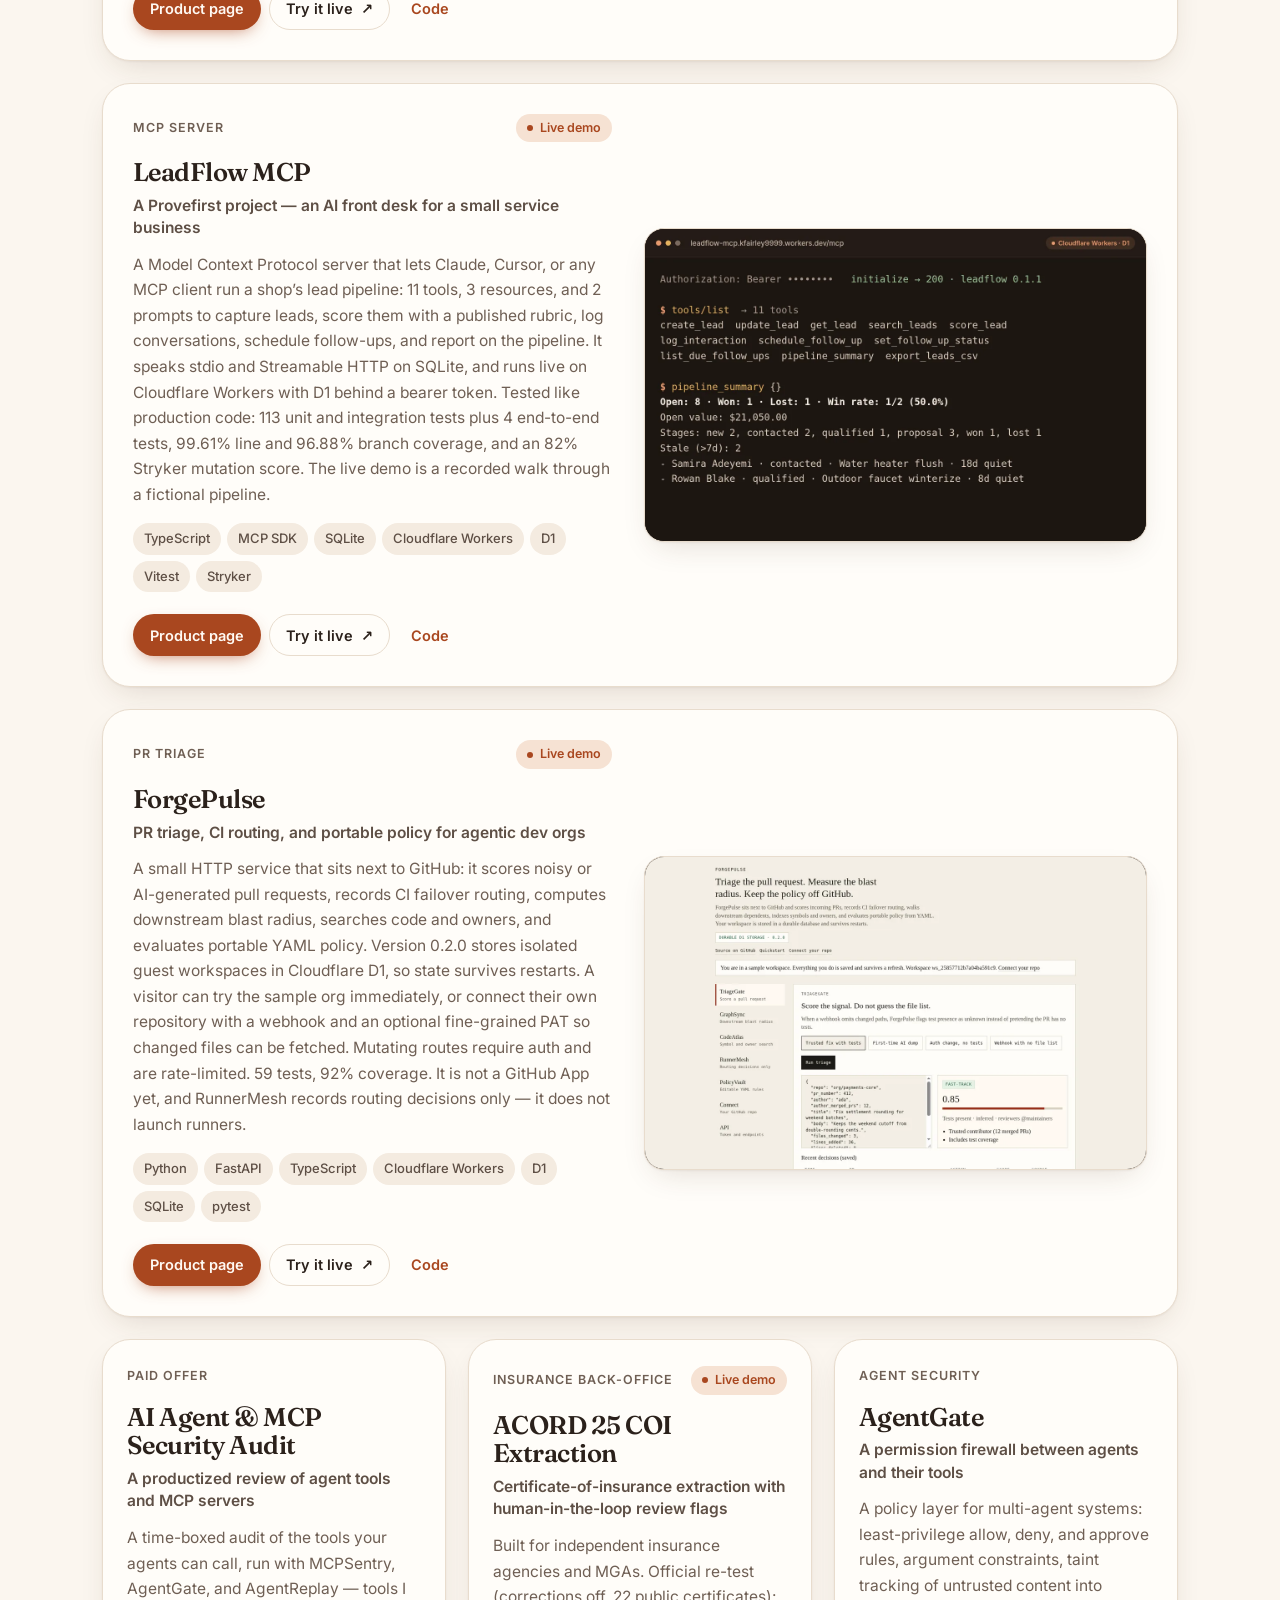
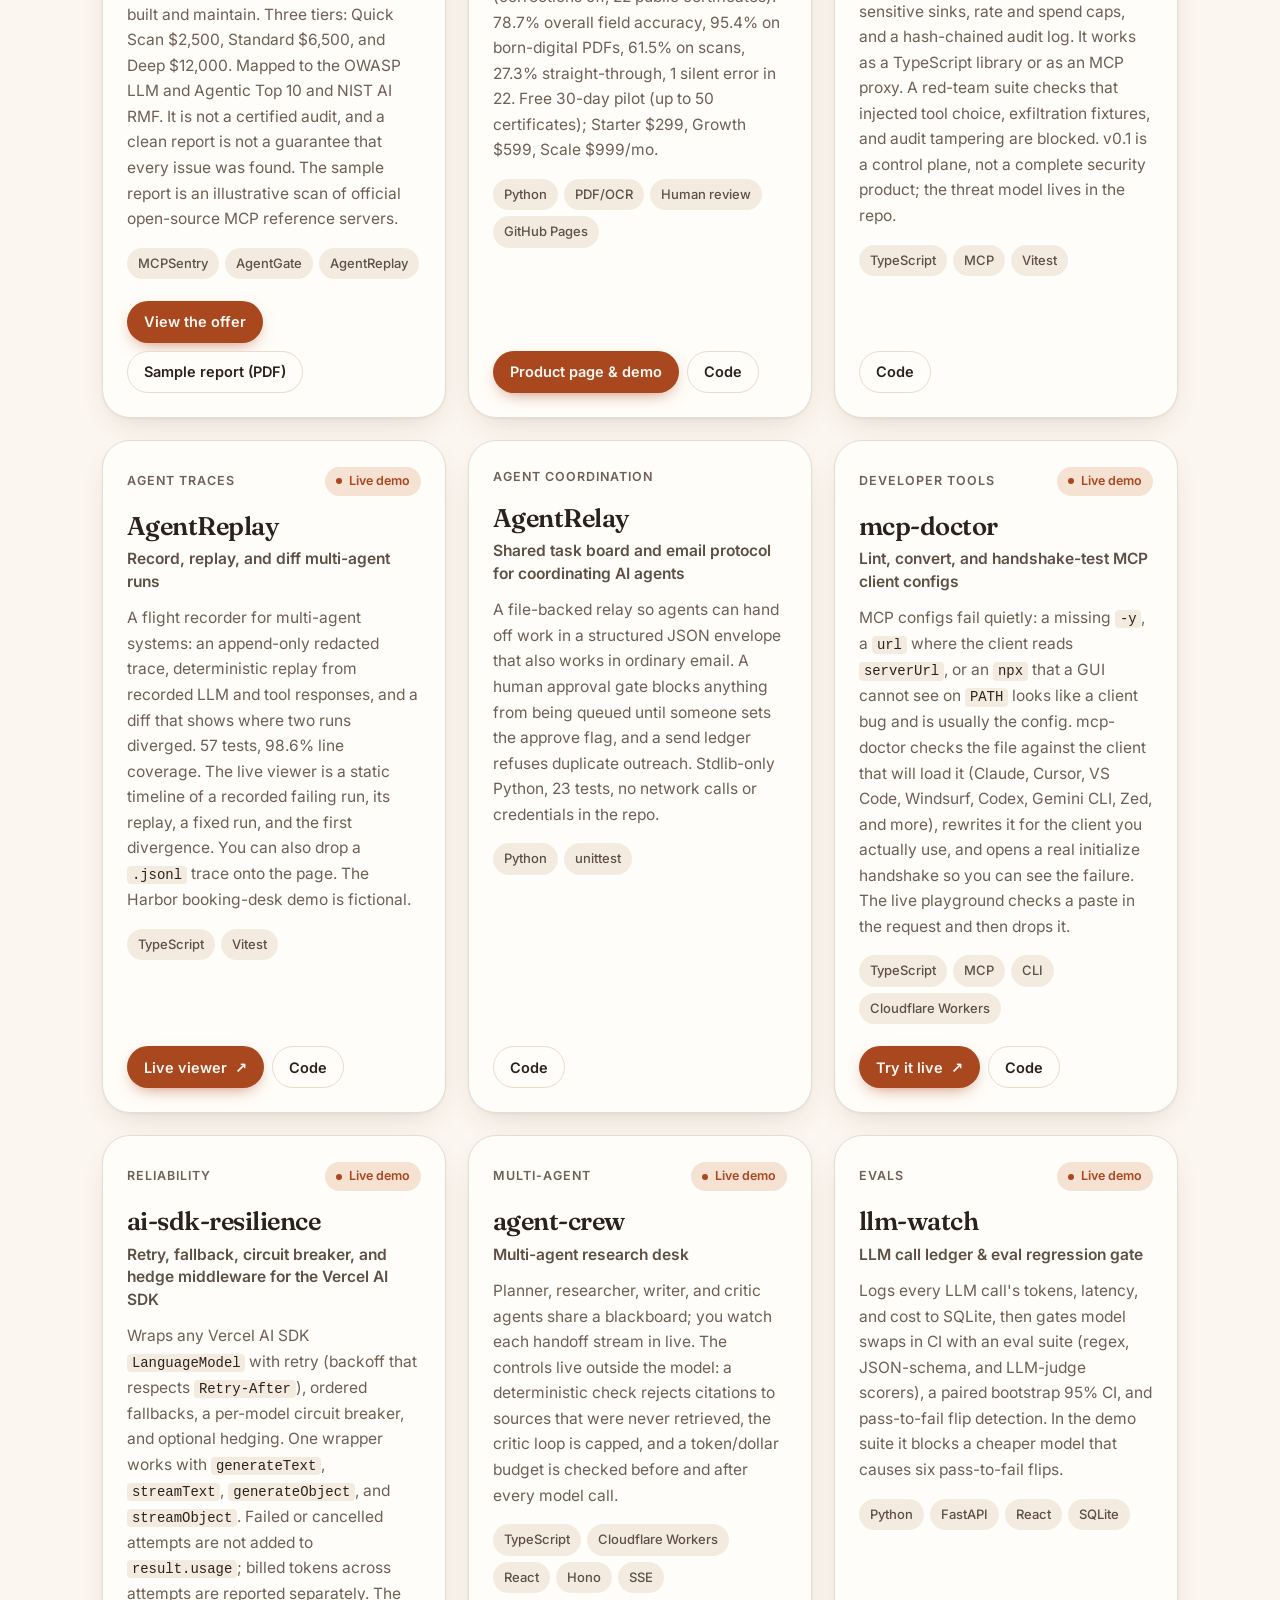
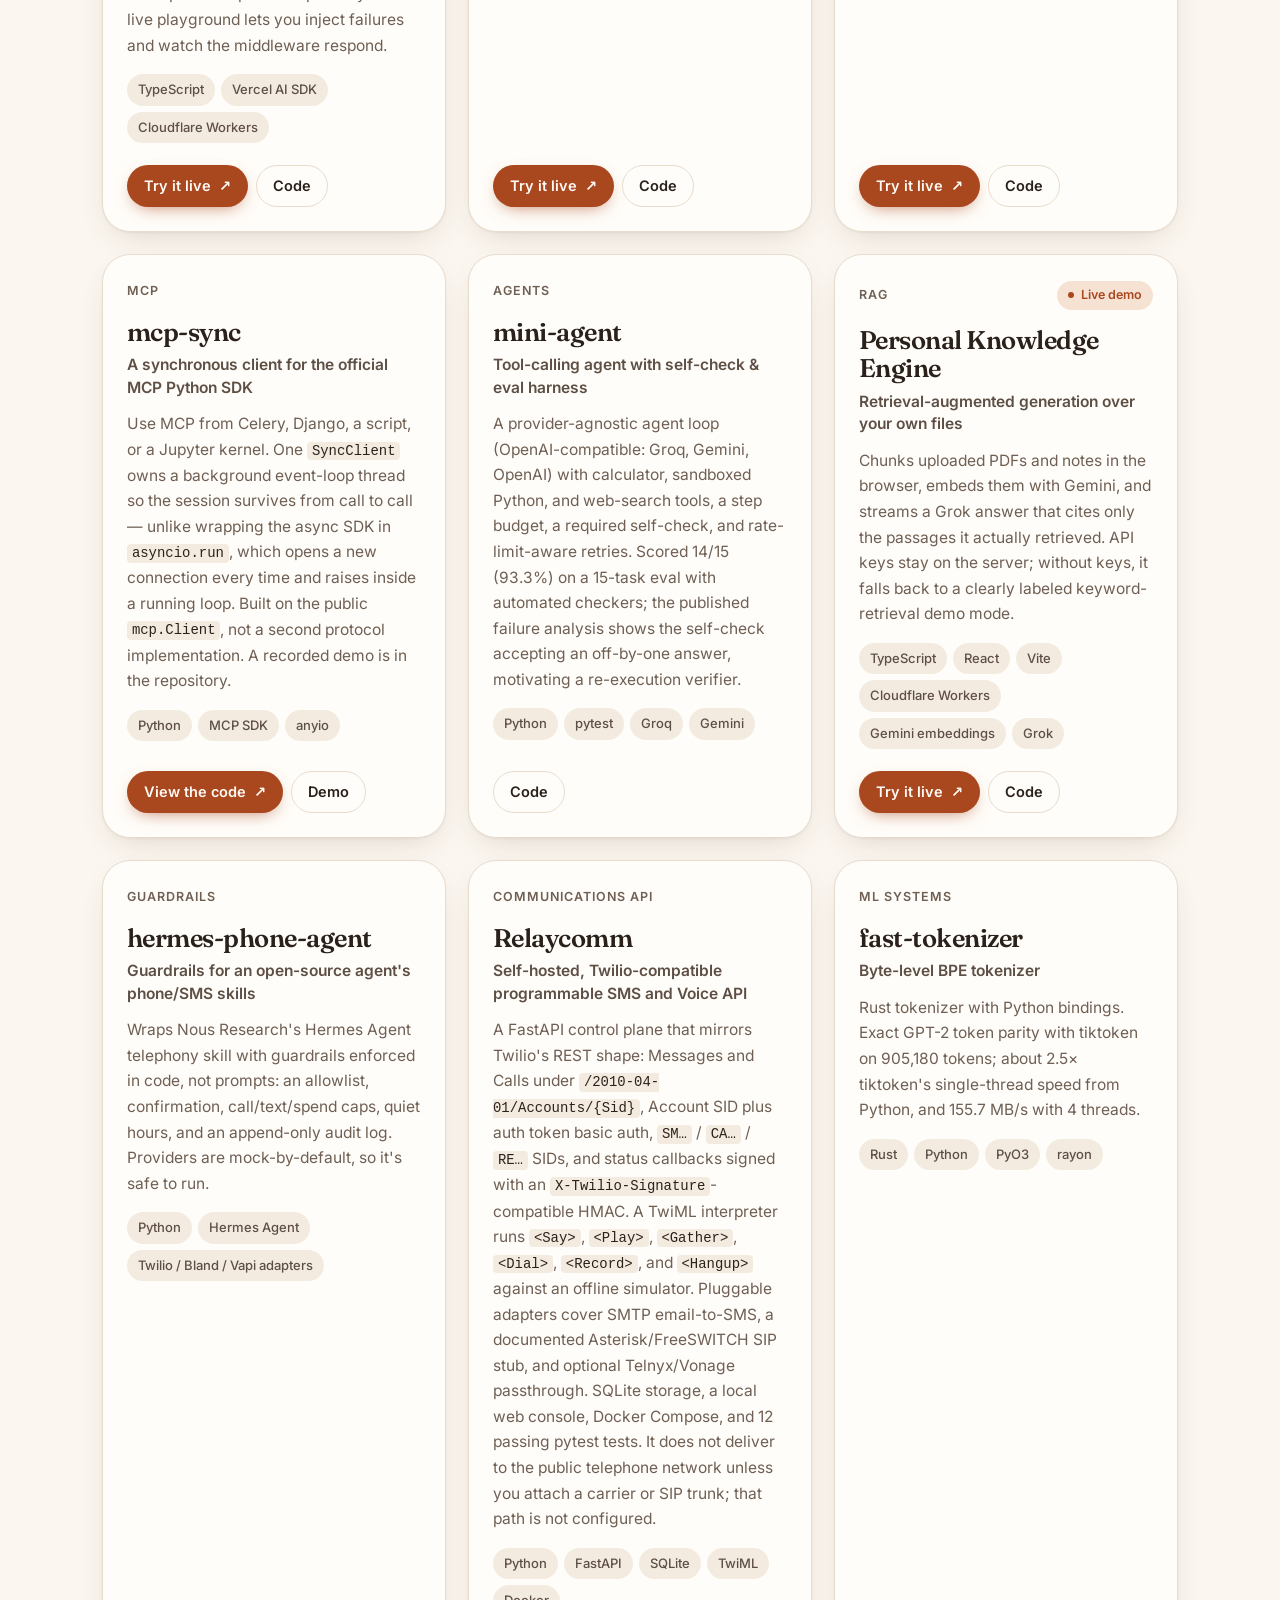
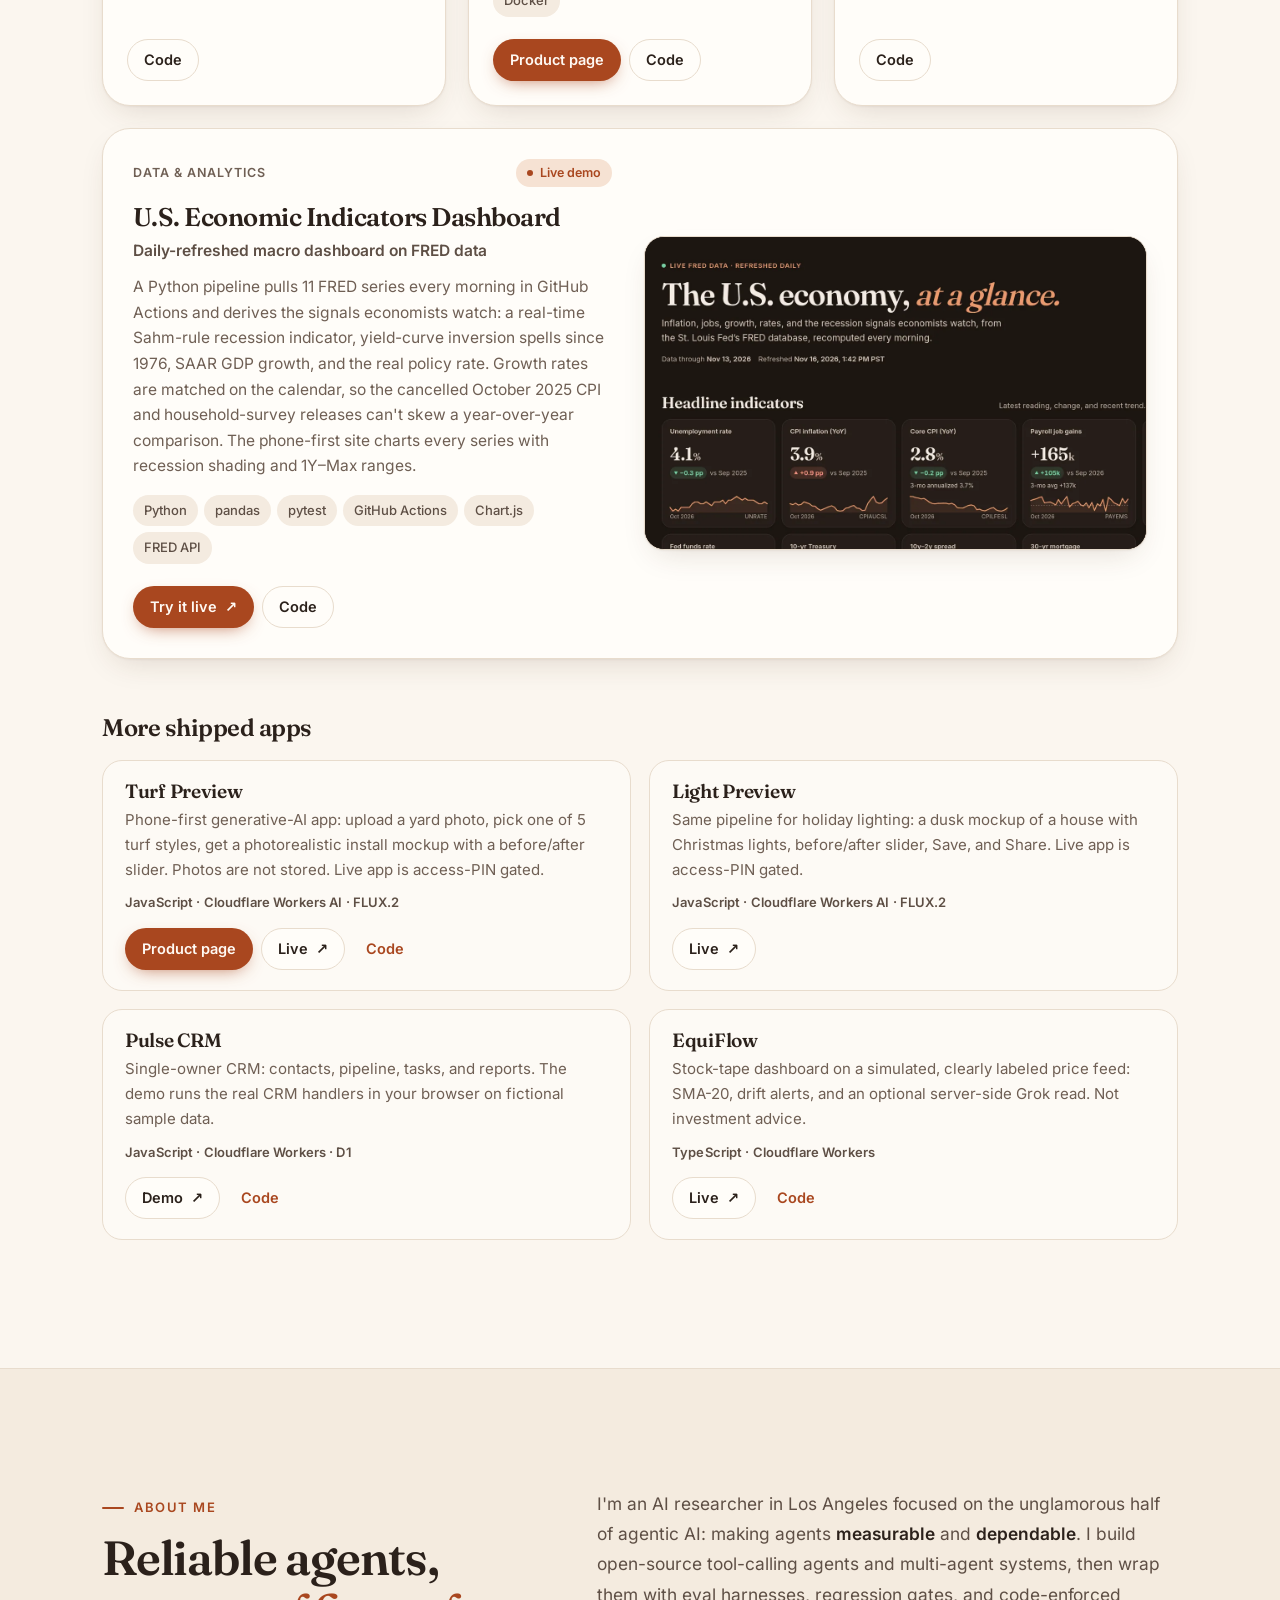
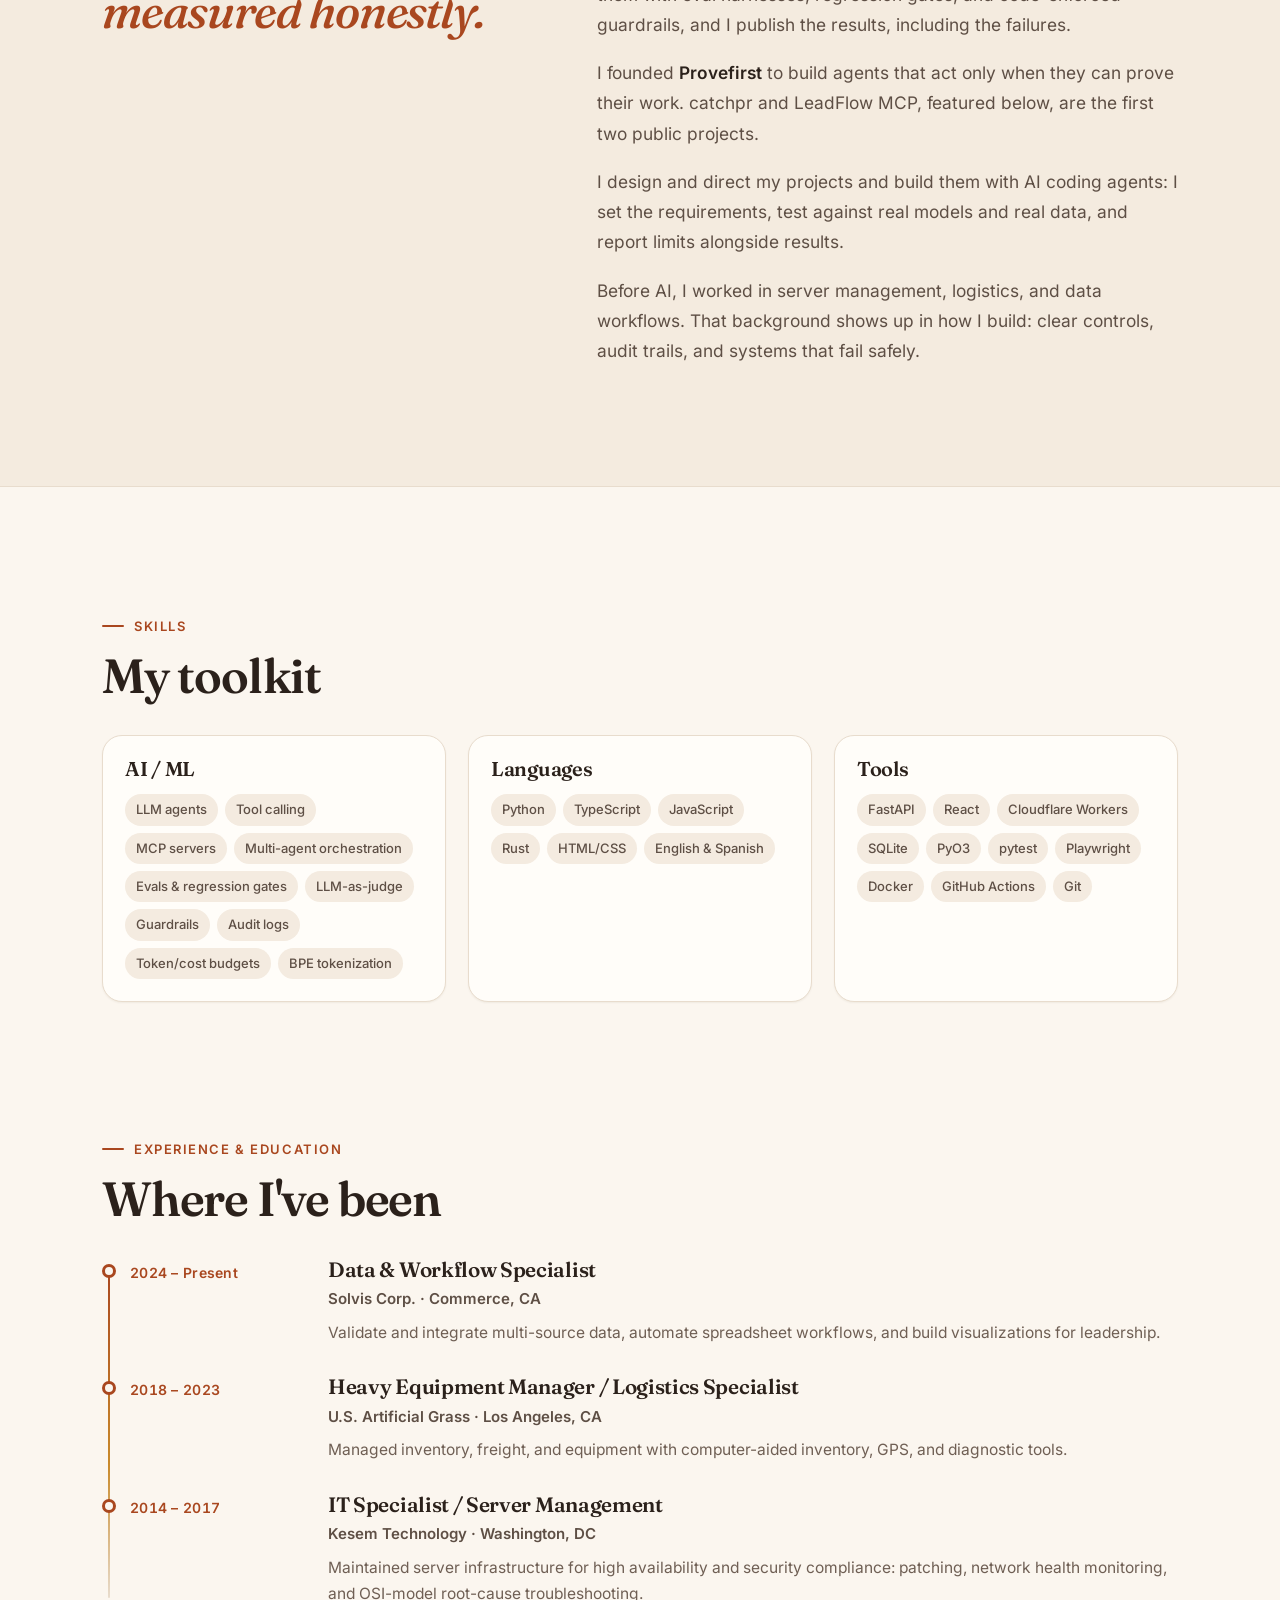
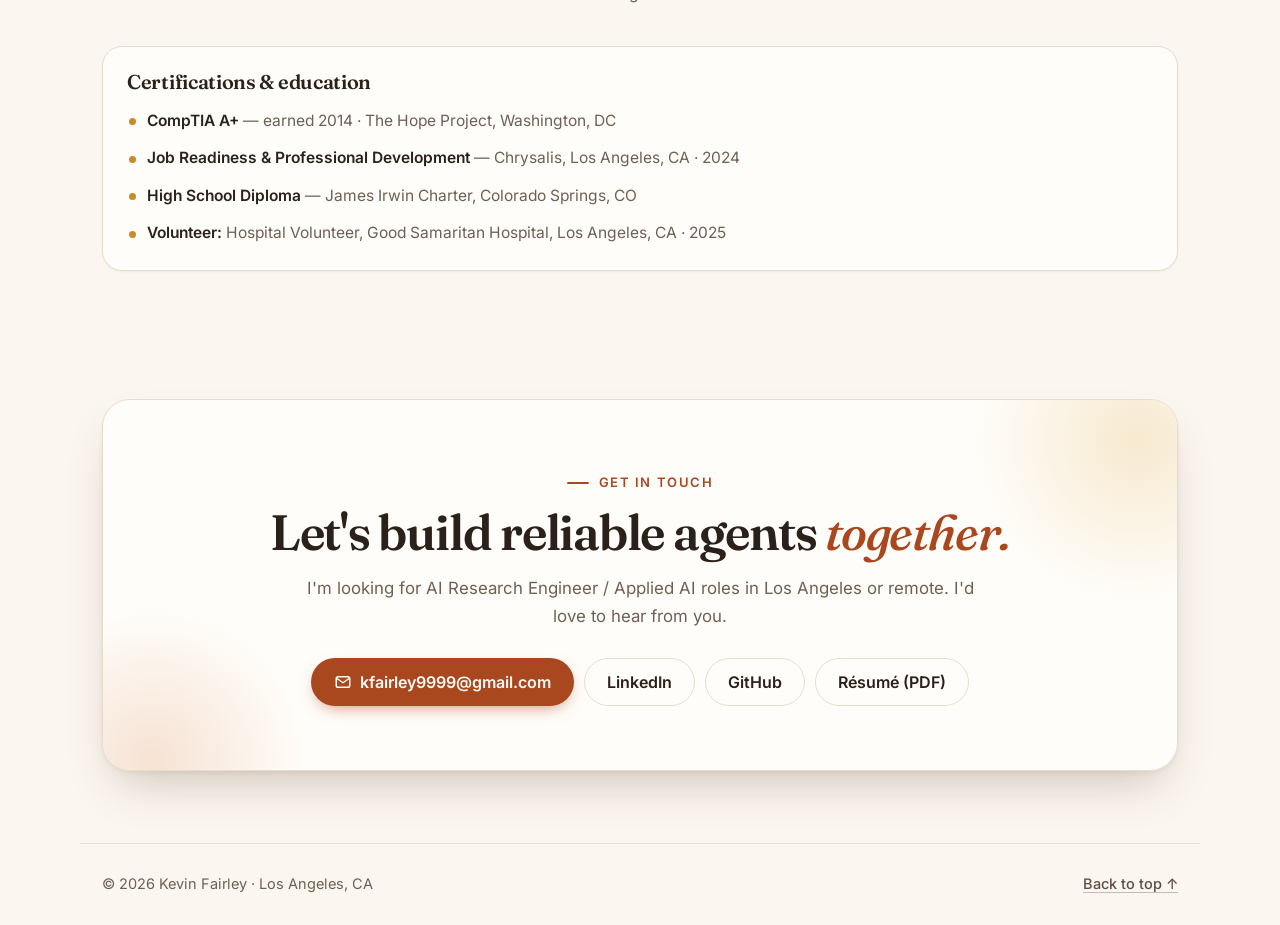
==== commit 61471d4e: "Add AgentRelay to the selected work cards The repo is now public: a stdlib Python relay with a share" ====
--- a/index.html
+++ b/index.html
@@ -223,6 +223,17 @@
         </article>
 
         <article class="card reveal">
+          <div class="card-top"><span class="tag">Agent coordination</span></div>
+          <h3>AgentRelay</h3>
+          <p class="sub">Shared task board and email protocol for coordinating AI agents</p>
+          <p class="desc">A file-backed relay so agents can hand off work in a structured JSON envelope that also works in ordinary email. A human approval gate blocks anything from being queued until someone sets the approve flag, and a send ledger refuses duplicate outreach. Stdlib-only Python, 23 tests, no network calls or credentials in the repo.</p>
+          <ul class="stack" aria-label="Tech stack"><li>Python</li><li>unittest</li></ul>
+          <div class="links">
+            <a class="btn sm secondary" href="https://github.com/kfairy9999/agent-relay" target="_blank" rel="noopener">Code<span class="sr"> for AgentRelay</span></a>
+          </div>
+        </article>
+
+        <article class="card reveal">
           <div class="card-top"><span class="tag">Developer tools</span><span class="live">Live demo</span></div>
           <h3>mcp-doctor</h3>
           <p class="sub">Lint, convert, and handshake-test MCP client configs</p>
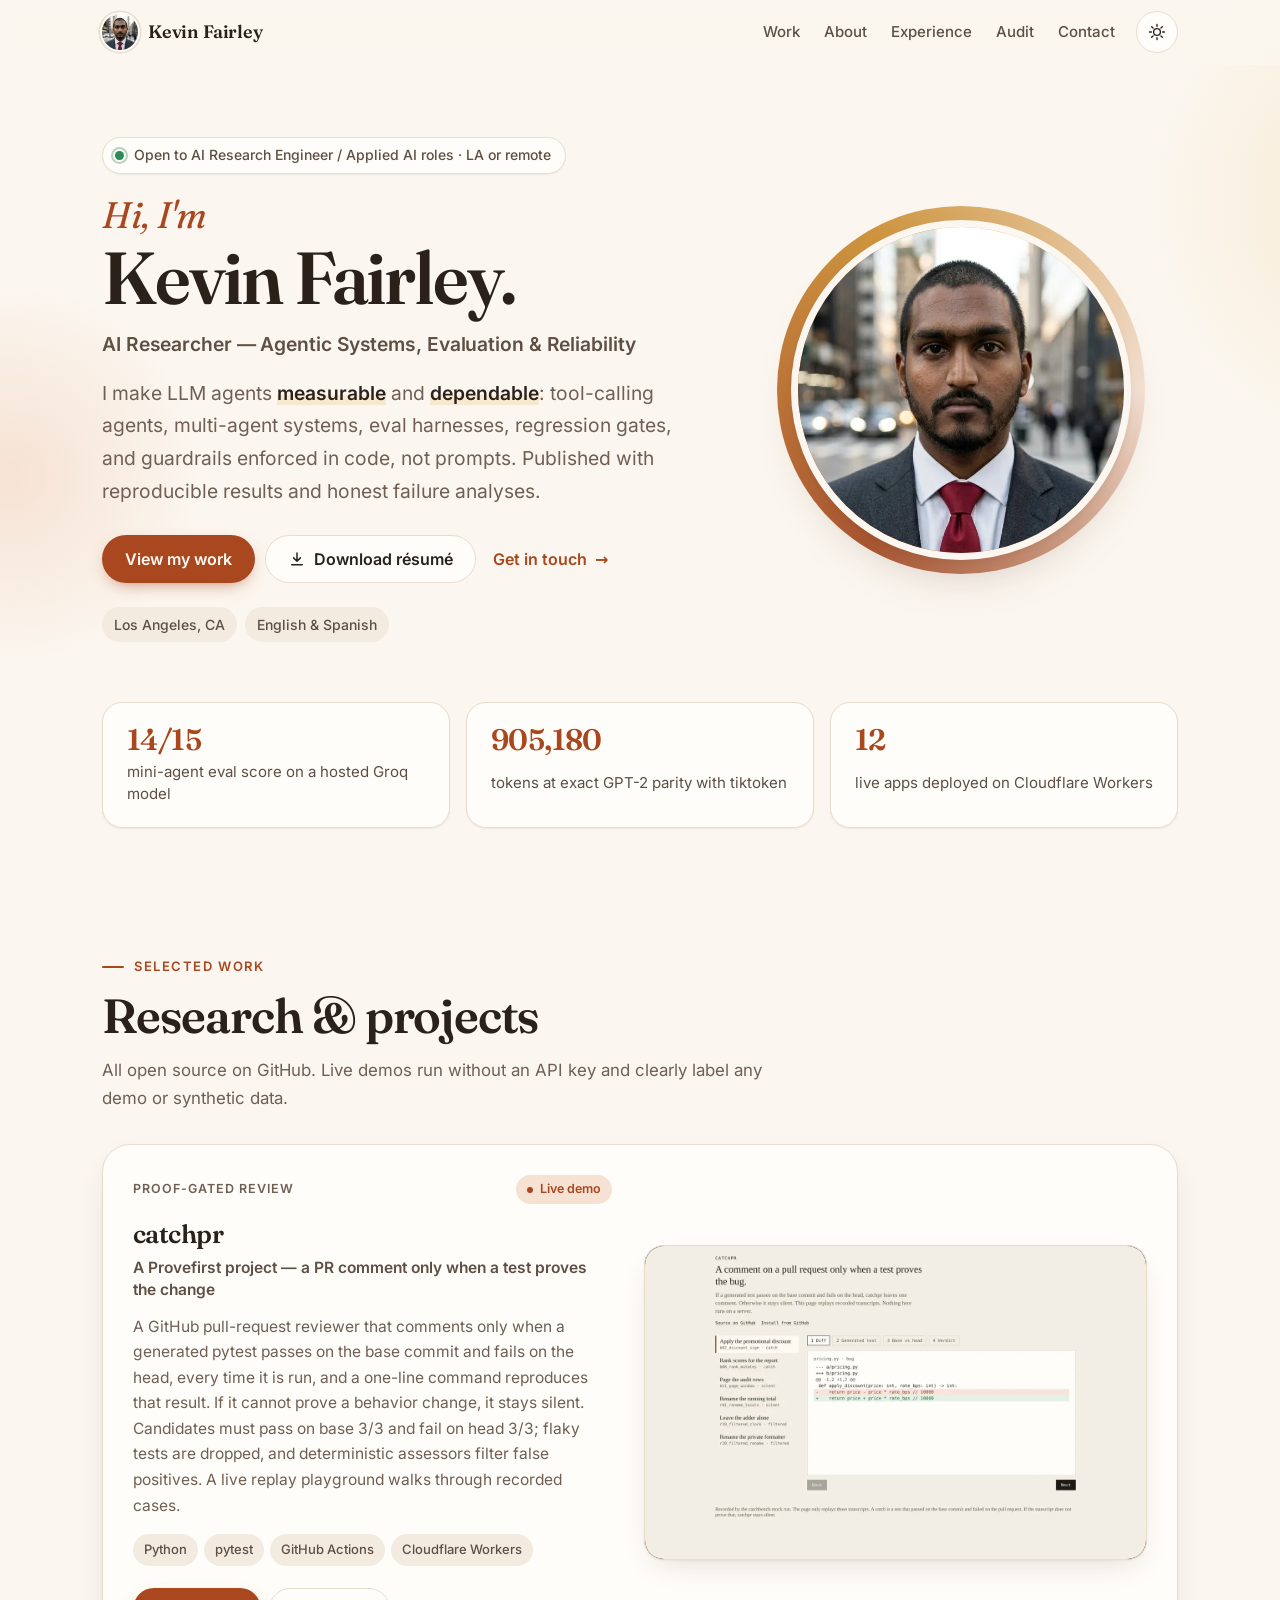
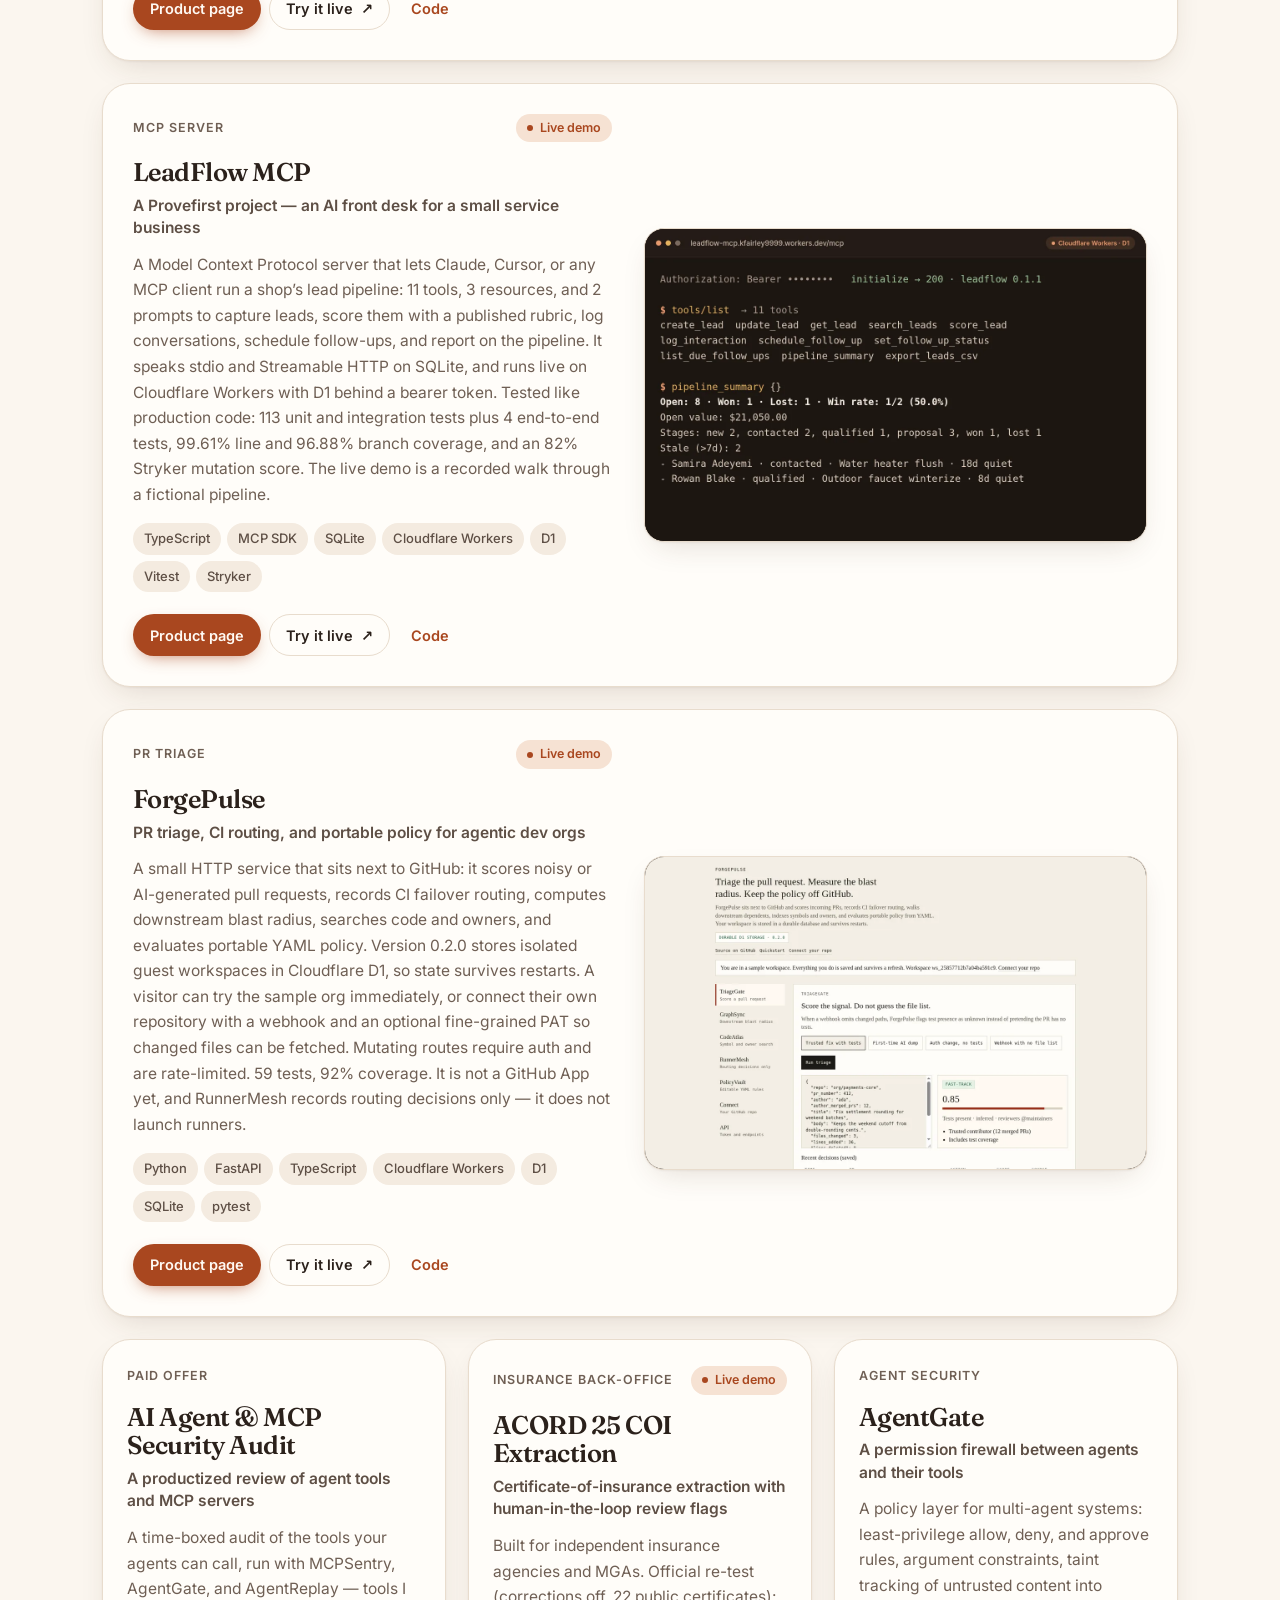
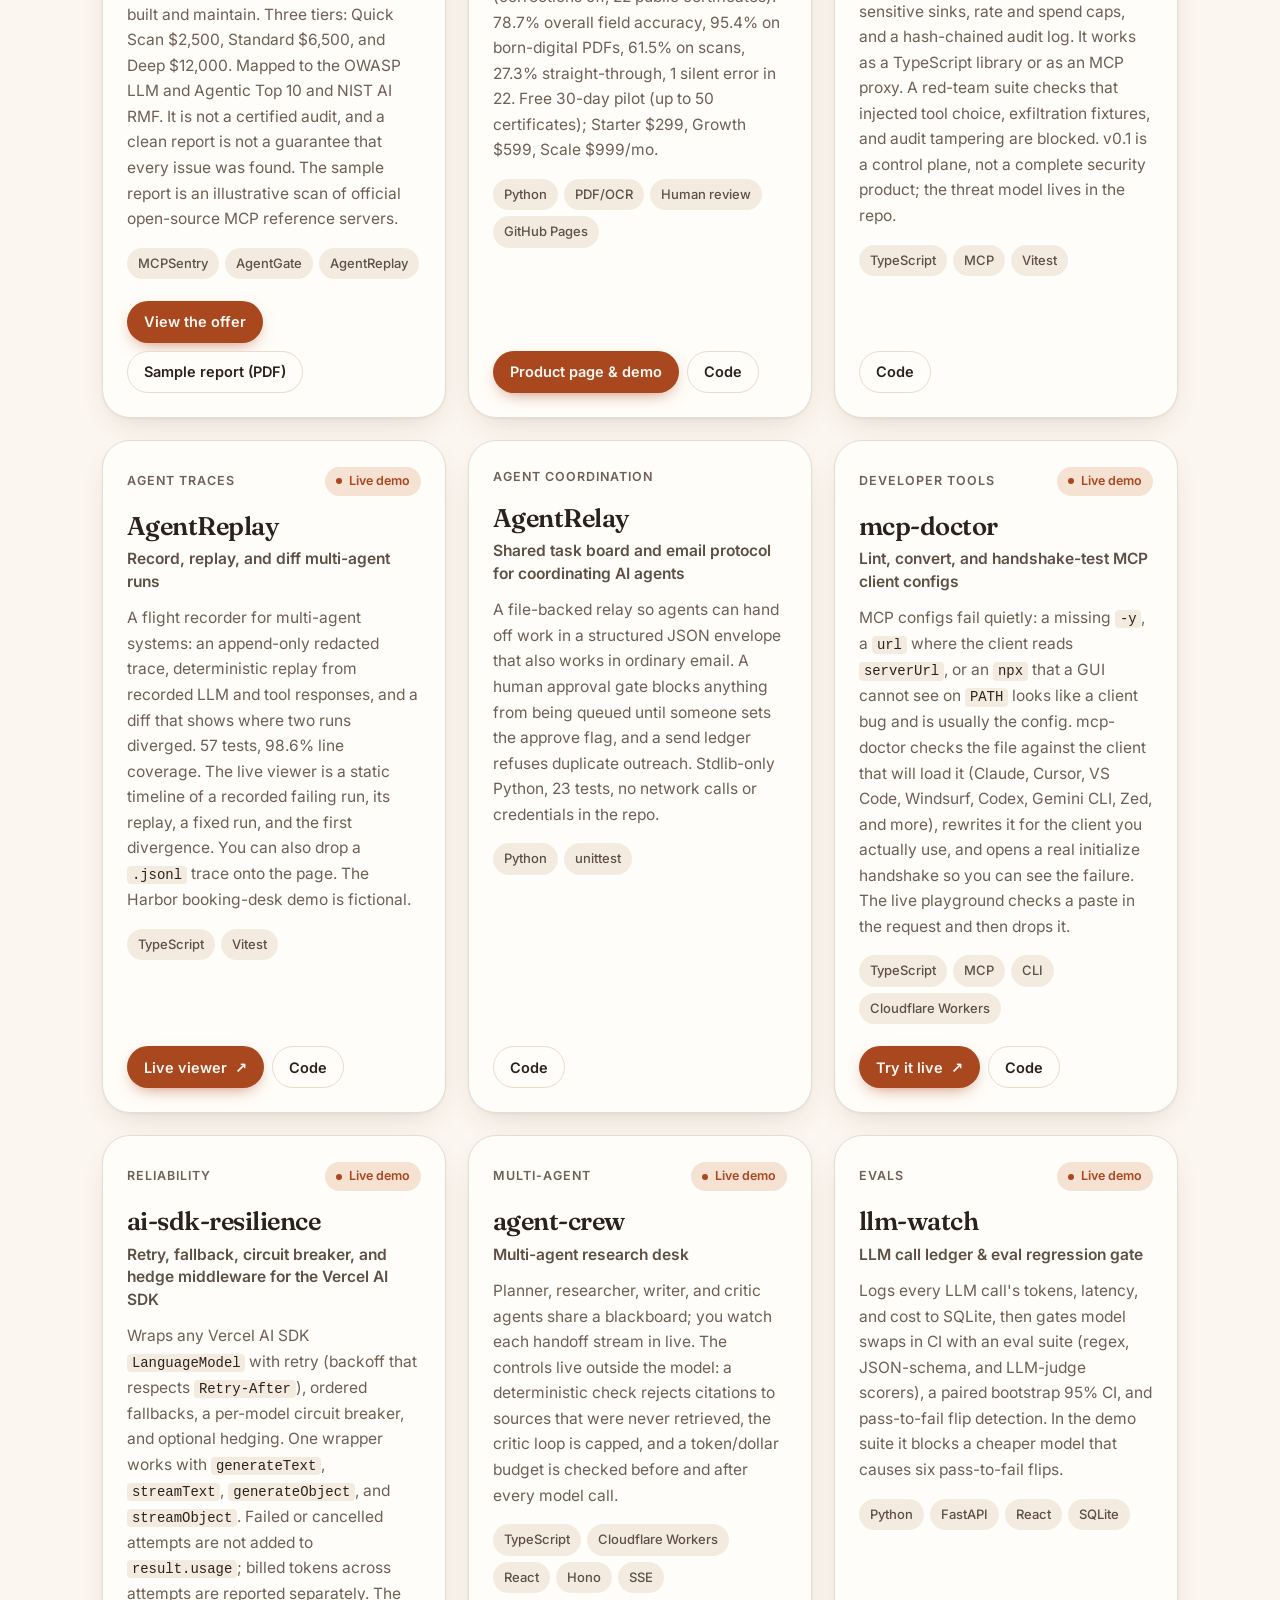
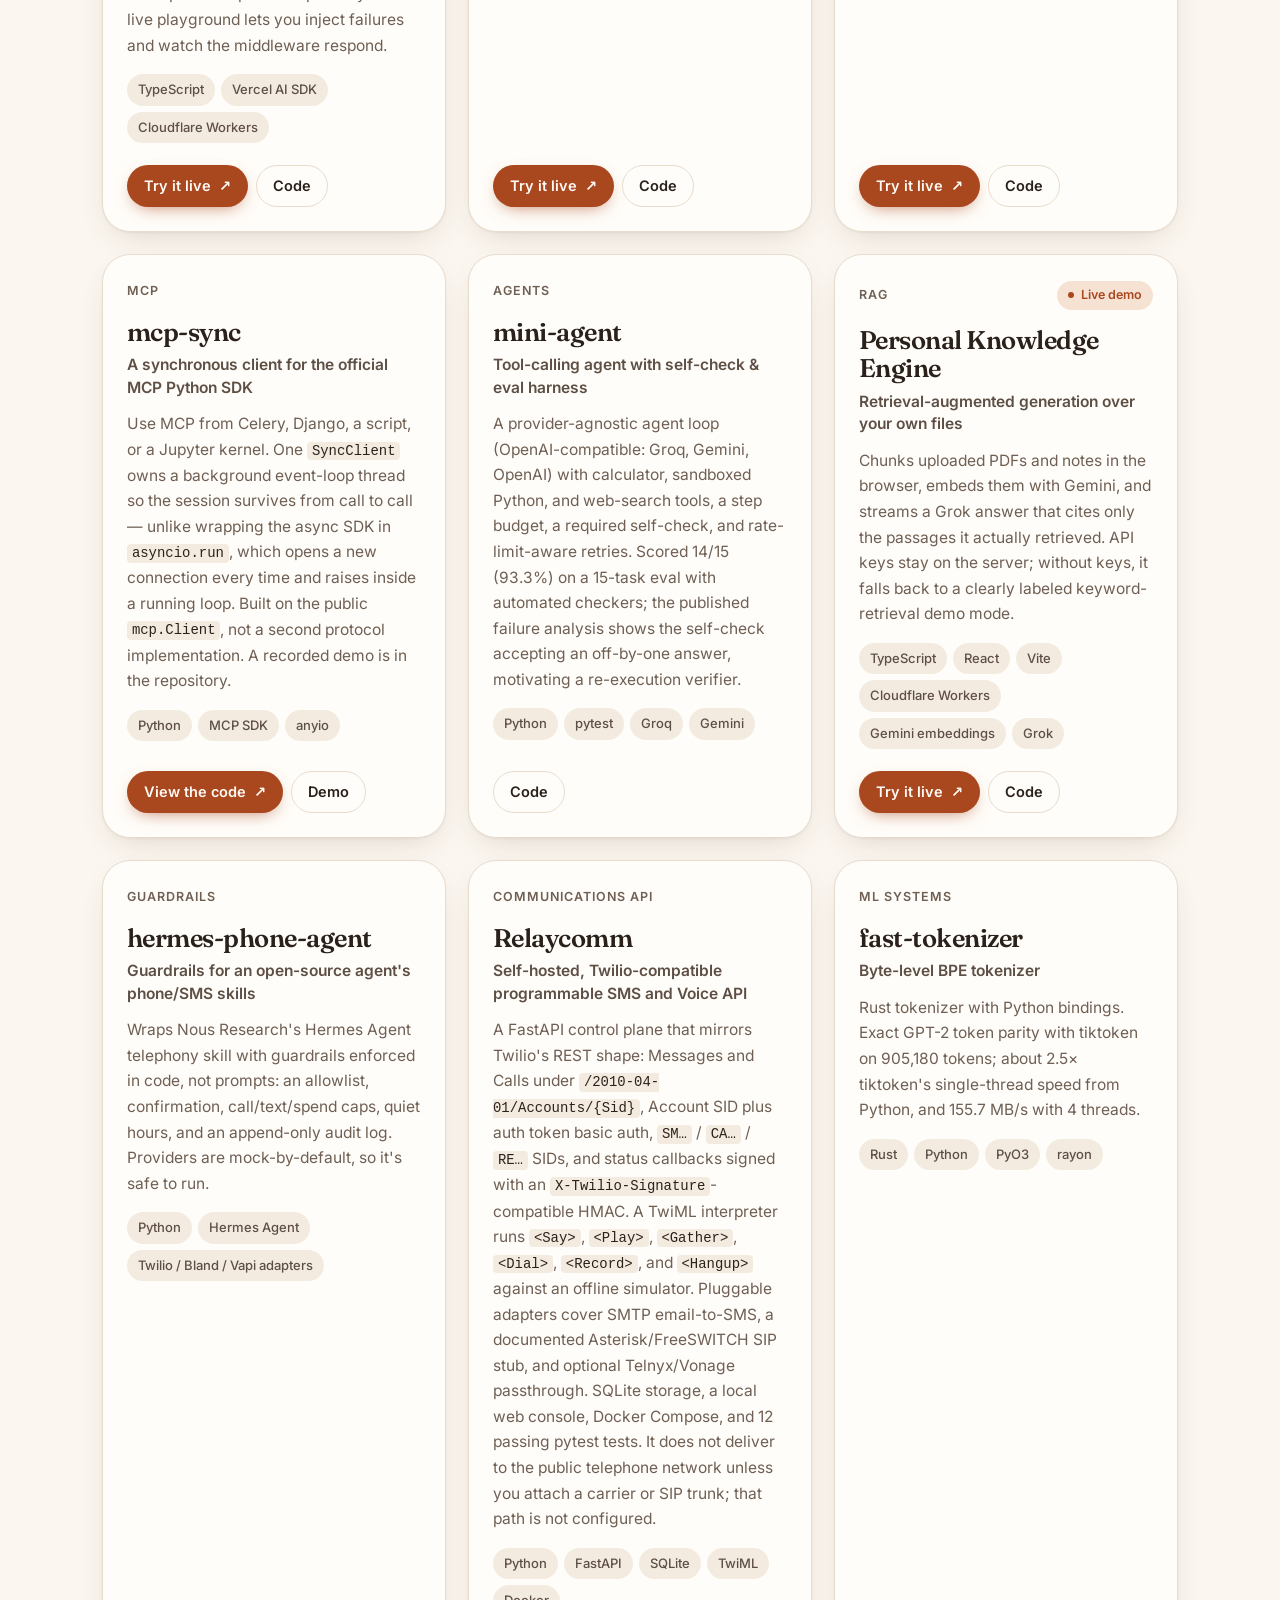
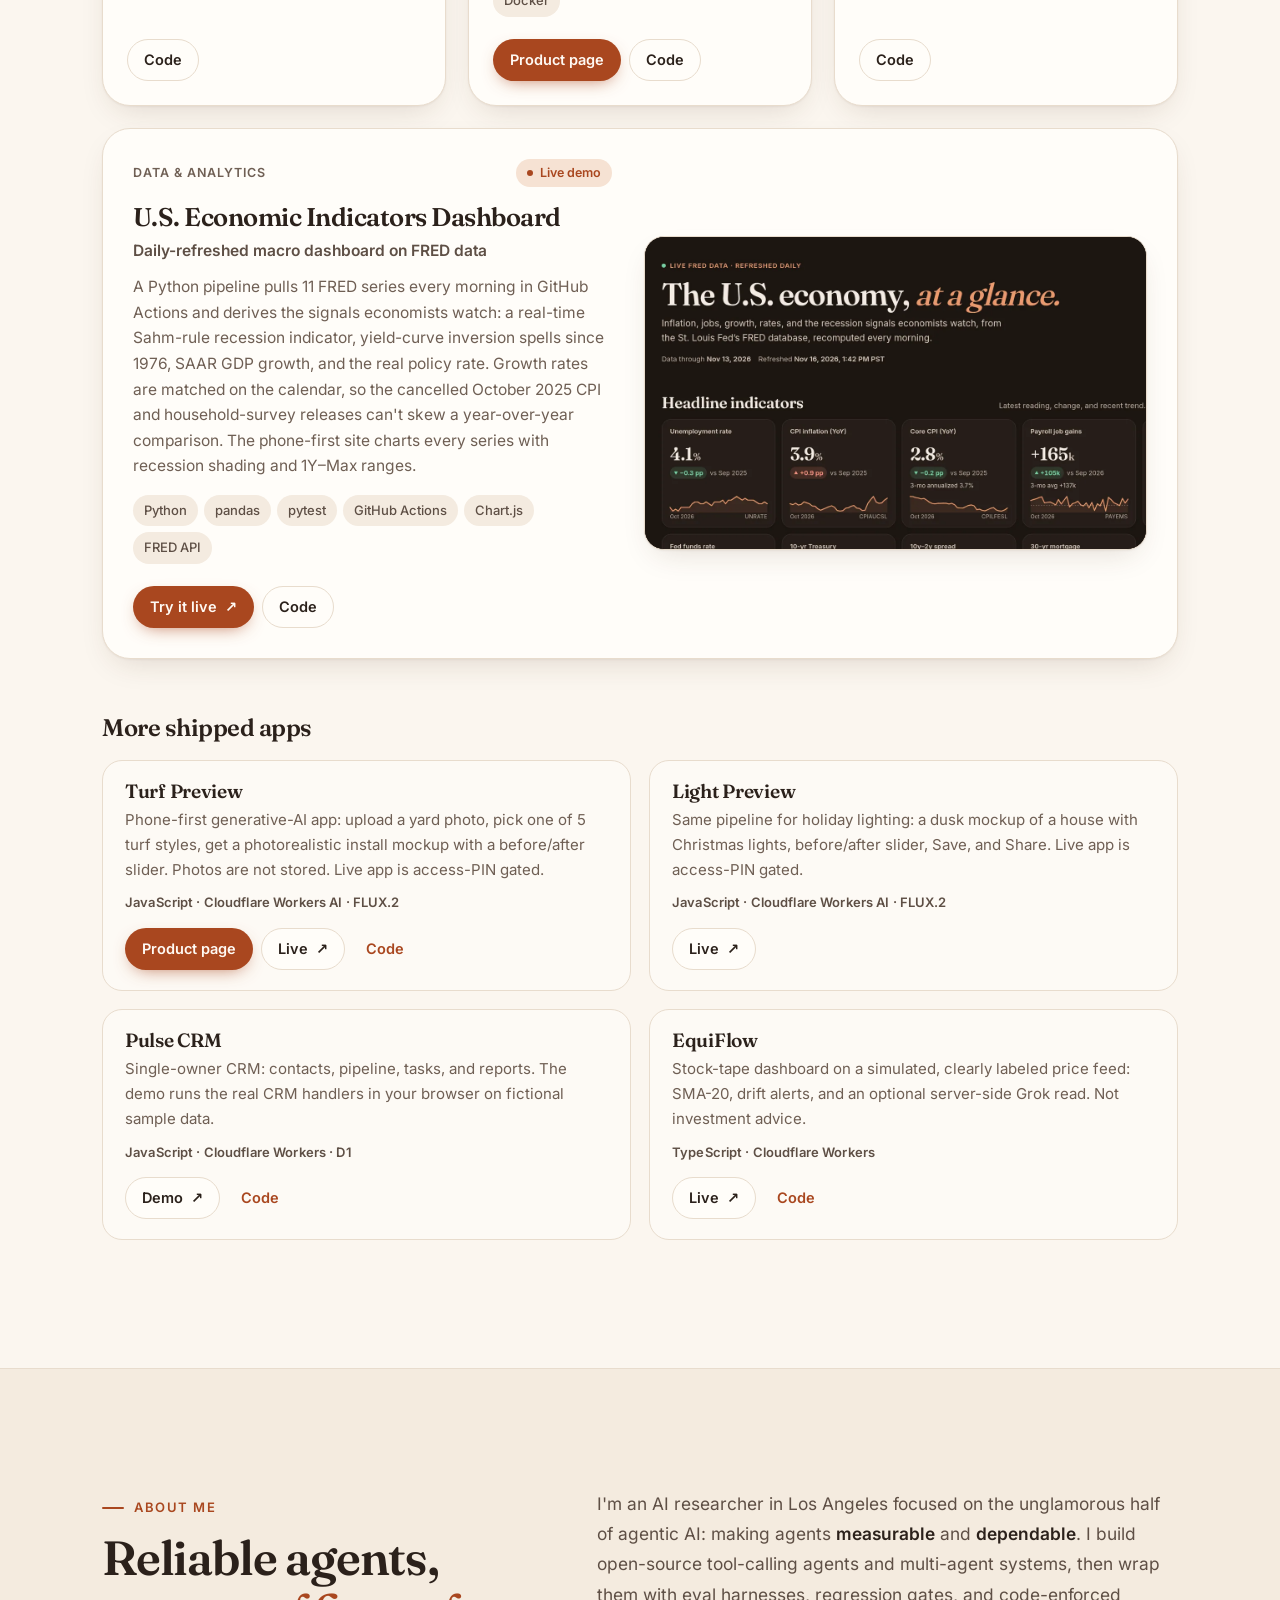
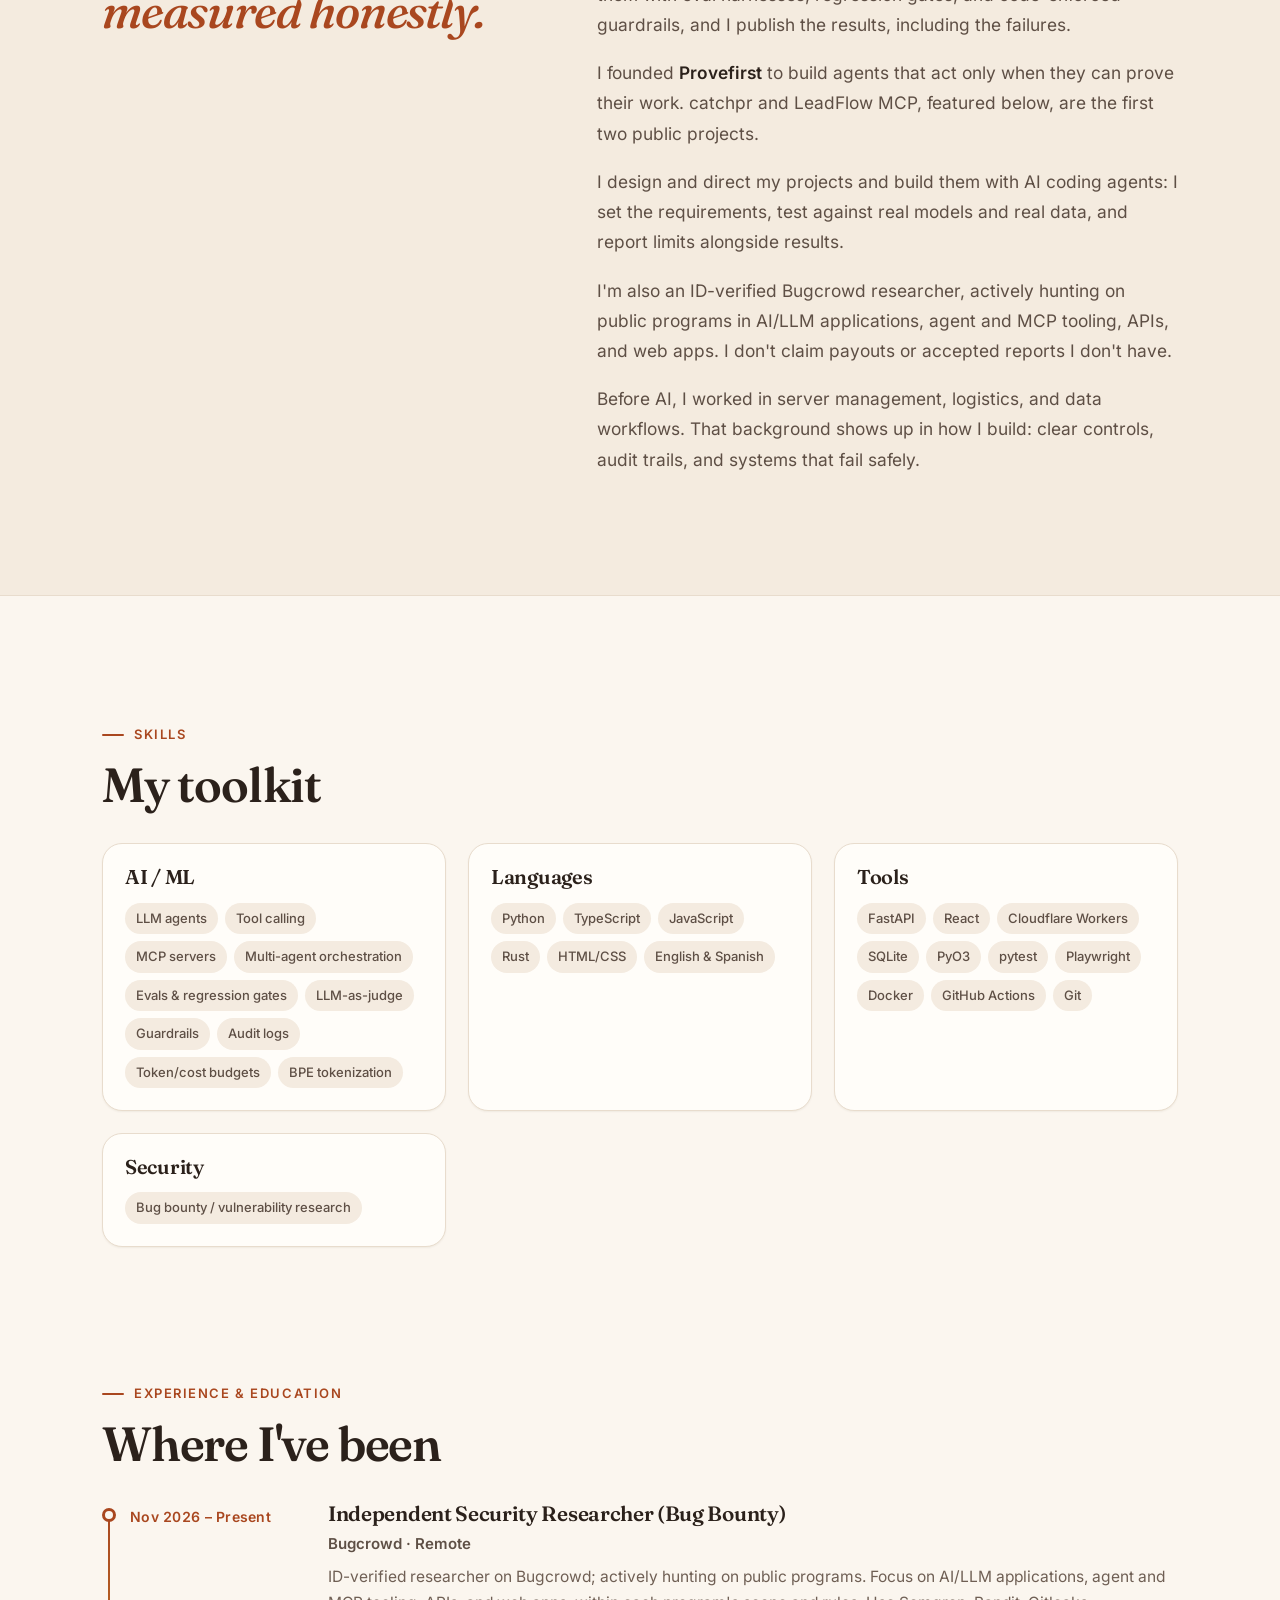
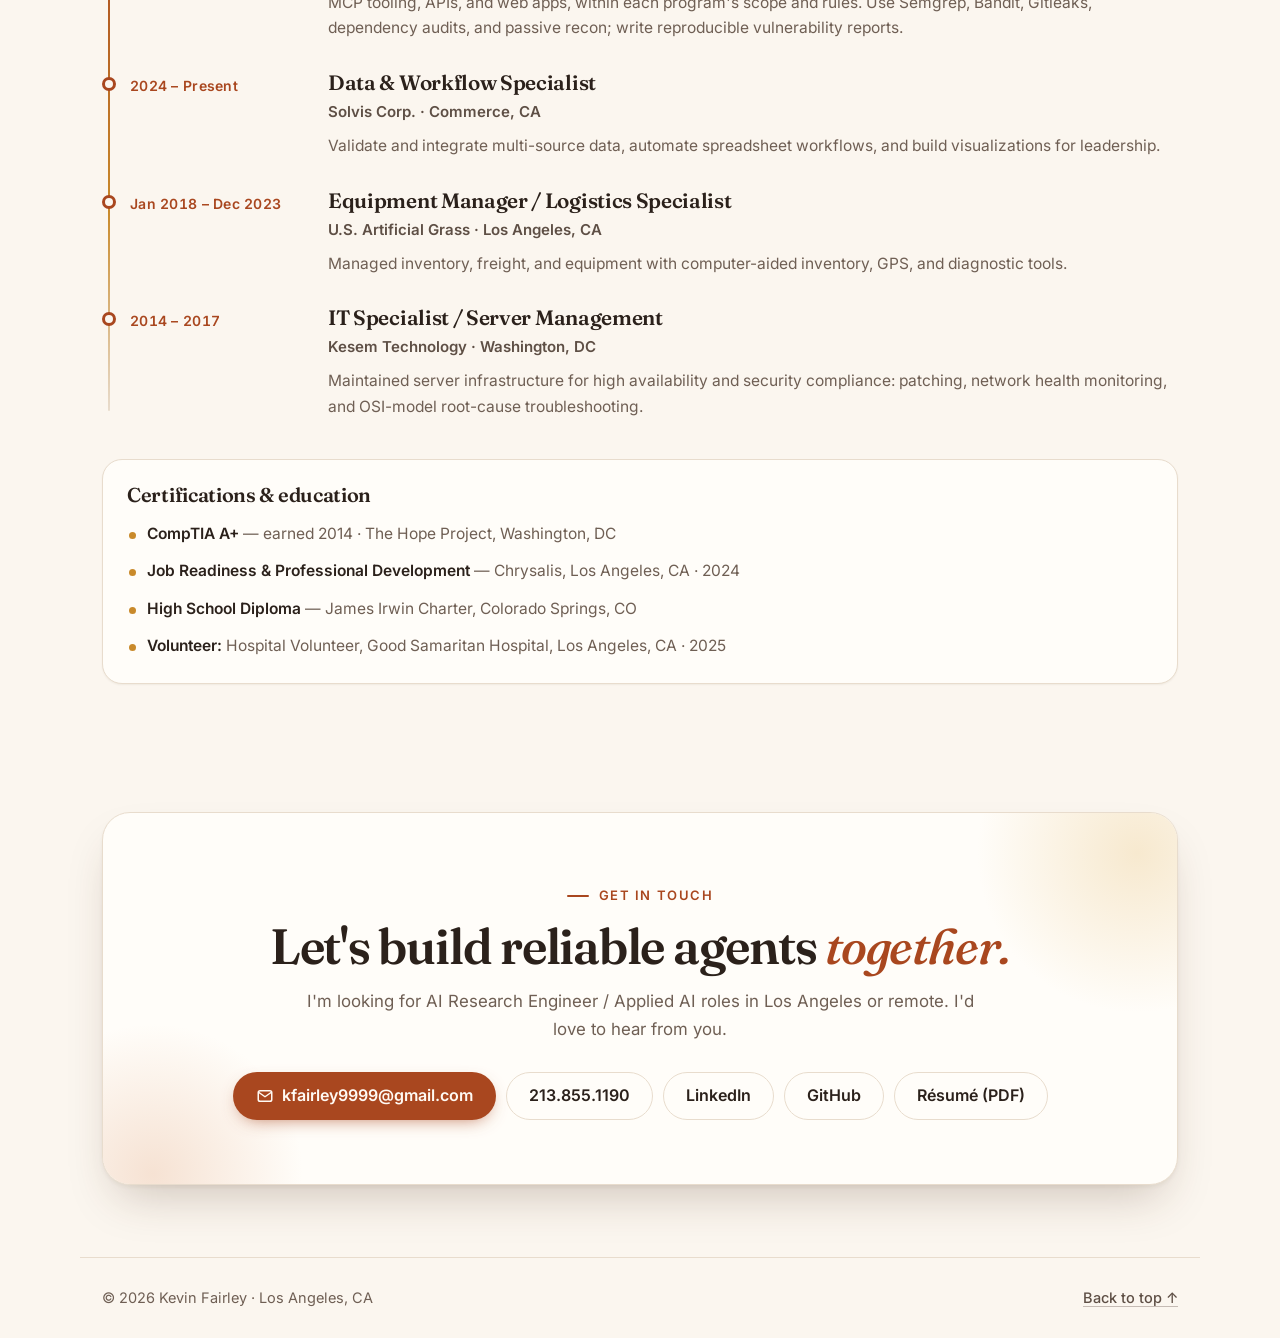
==== commit 320f388c: "Sync portfolio with the Nov 2026 résumé Add the Bugcrowd researcher role and security skill, replace" ====
--- a/index.html
+++ b/index.html
@@ -37,7 +37,7 @@
     })();
   </script>
   <script type="application/ld+json">
-  {"@context":"https://schema.org","@type":"Person","name":"Kevin Fairley","image":"https://kfairy9999.github.io/assets/kevin-fairley.jpg","jobTitle":"AI Researcher — Agentic Systems, Evaluation & Reliability","address":{"@type":"PostalAddress","addressLocality":"Los Angeles","addressRegion":"CA"},"url":"https://kfairy9999.github.io/","sameAs":["https://github.com/kfairy9999","https://www.linkedin.com/in/kevin-fairley-94330b42a/"]}
+  {"@context":"https://schema.org","@type":"Person","name":"Kevin Fairley","image":"https://kfairy9999.github.io/assets/kevin-fairley.jpg","jobTitle":"AI Researcher — Agentic Systems, Evaluation & Reliability","email":"mailto:kfairley9999@gmail.com","telephone":"+1-213-855-1190","address":{"@type":"PostalAddress","addressLocality":"Los Angeles","addressRegion":"CA"},"url":"https://kfairy9999.github.io/","sameAs":["https://github.com/kfairy9999","https://www.linkedin.com/in/kevin-fairley-94330b42a/"]}
   </script>
 </head>
 <body>
@@ -406,6 +406,7 @@
           <p>I'm an AI researcher in Los Angeles focused on the unglamorous half of agentic AI: making agents <strong>measurable</strong> and <strong>dependable</strong>. I build open-source tool-calling agents and multi-agent systems, then wrap them with eval harnesses, regression gates, and code-enforced guardrails, and I publish the results, including the failures.</p>
           <p>I founded <strong>Provefirst</strong> to build agents that act only when they can prove their work. catchpr and LeadFlow MCP, featured below, are the first two public projects.</p>
           <p>I design and direct my projects and build them with AI coding agents: I set the requirements, test against real models and real data, and report limits alongside results.</p>
+          <p>I'm also an ID-verified Bugcrowd researcher, actively hunting on public programs in AI/LLM applications, agent and MCP tooling, APIs, and web apps. I don't claim payouts or accepted reports I don't have.</p>
           <p>Before AI, I worked in server management, logistics, and data workflows. That background shows up in how I build: clear controls, audit trails, and systems that fail safely.</p>
         </div>
       </div>
@@ -421,6 +422,7 @@
         <div class="skill-group reveal"><h3>AI / ML</h3><ul class="chips"><li>LLM agents</li><li>Tool calling</li><li>MCP servers</li><li>Multi-agent orchestration</li><li>Evals &amp; regression gates</li><li>LLM-as-judge</li><li>Guardrails</li><li>Audit logs</li><li>Token/cost budgets</li><li>BPE tokenization</li></ul></div>
         <div class="skill-group reveal"><h3>Languages</h3><ul class="chips"><li>Python</li><li>TypeScript</li><li>JavaScript</li><li>Rust</li><li>HTML/CSS</li><li>English &amp; Spanish</li></ul></div>
         <div class="skill-group reveal"><h3>Tools</h3><ul class="chips"><li>FastAPI</li><li>React</li><li>Cloudflare Workers</li><li>SQLite</li><li>PyO3</li><li>pytest</li><li>Playwright</li><li>Docker</li><li>GitHub Actions</li><li>Git</li></ul></div>
+        <div class="skill-group reveal"><h3>Security</h3><ul class="chips"><li>Bug bounty / vulnerability research</li></ul></div>
       </div>
     </section>
 
@@ -432,12 +434,16 @@
       </header>
       <ol class="timeline">
         <li class="reveal">
+          <p class="when">Nov 2026 – Present</p>
+          <div class="what"><h3>Independent Security Researcher (Bug Bounty)</h3><p class="org">Bugcrowd · Remote</p><p>ID-verified researcher on Bugcrowd; actively hunting on public programs. Focus on AI/LLM applications, agent and MCP tooling, APIs, and web apps, within each program's scope and rules. Use Semgrep, Bandit, Gitleaks, dependency audits, and passive recon; write reproducible vulnerability reports.</p></div>
+        </li>
+        <li class="reveal">
           <p class="when">2024 – Present</p>
           <div class="what"><h3>Data &amp; Workflow Specialist</h3><p class="org">Solvis Corp. · Commerce, CA</p><p>Validate and integrate multi-source data, automate spreadsheet workflows, and build visualizations for leadership.</p></div>
         </li>
         <li class="reveal">
-          <p class="when">2018 – 2023</p>
-          <div class="what"><h3>Heavy Equipment Manager / Logistics Specialist</h3><p class="org">U.S. Artificial Grass · Los Angeles, CA</p><p>Managed inventory, freight, and equipment with computer-aided inventory, GPS, and diagnostic tools.</p></div>
+          <p class="when">Jan 2018 – Dec 2023</p>
+          <div class="what"><h3>Equipment Manager / Logistics Specialist</h3><p class="org">U.S. Artificial Grass · Los Angeles, CA</p><p>Managed inventory, freight, and equipment with computer-aided inventory, GPS, and diagnostic tools.</p></div>
         </li>
         <li class="reveal">
           <p class="when">2014 – 2017</p>
@@ -466,6 +472,7 @@
             <svg viewBox="0 0 24 24" aria-hidden="true"><rect x="3" y="5" width="18" height="14" rx="2.5"/><path d="M3.5 7l8.5 6 8.5-6"/></svg>
             kfairley9999@gmail.com
           </a>
+          <a class="btn secondary" href="tel:+12138551190">213.855.1190</a>
           <a class="btn secondary" href="https://www.linkedin.com/in/kevin-fairley-94330b42a/" target="_blank" rel="noopener">LinkedIn</a>
           <a class="btn secondary" href="https://github.com/kfairy9999" target="_blank" rel="noopener">GitHub</a>
           <a class="btn secondary" href="assets/Kevin_Fairley_Resume.pdf" download>Résumé (PDF)</a>
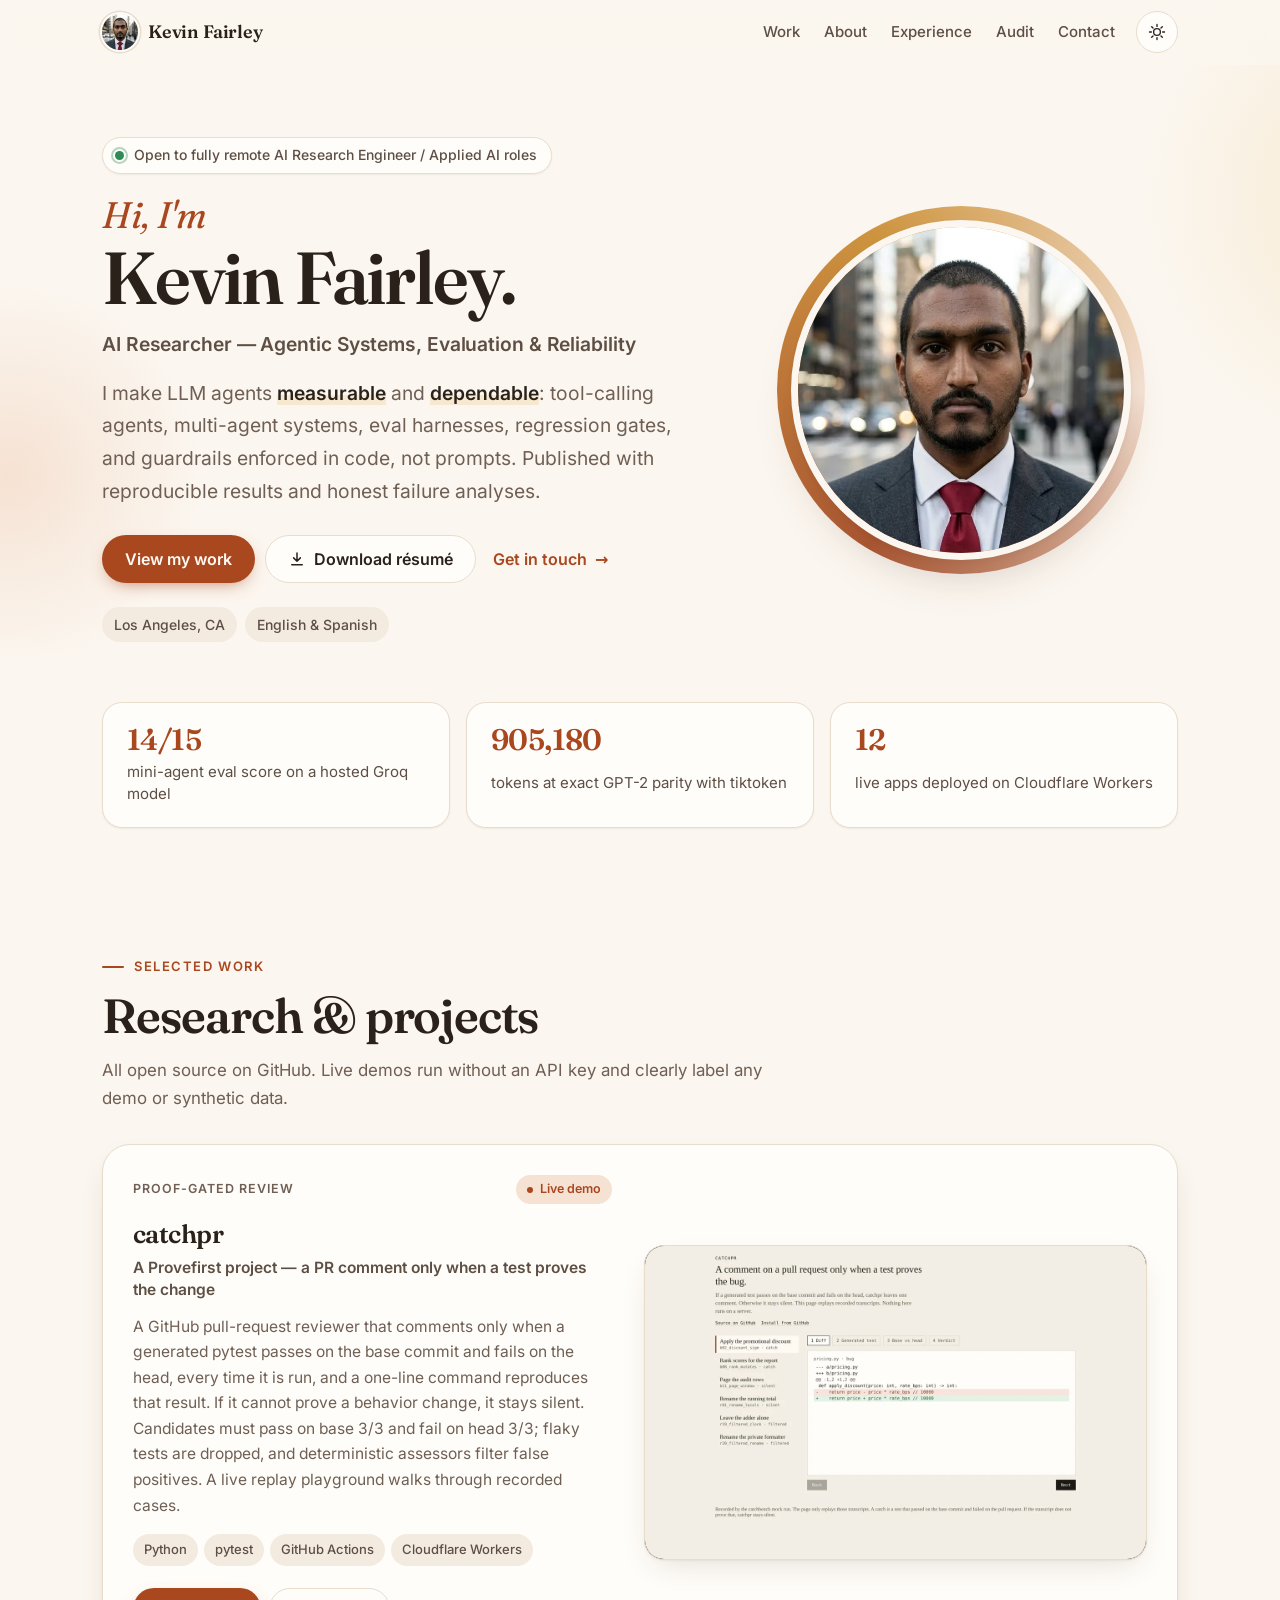
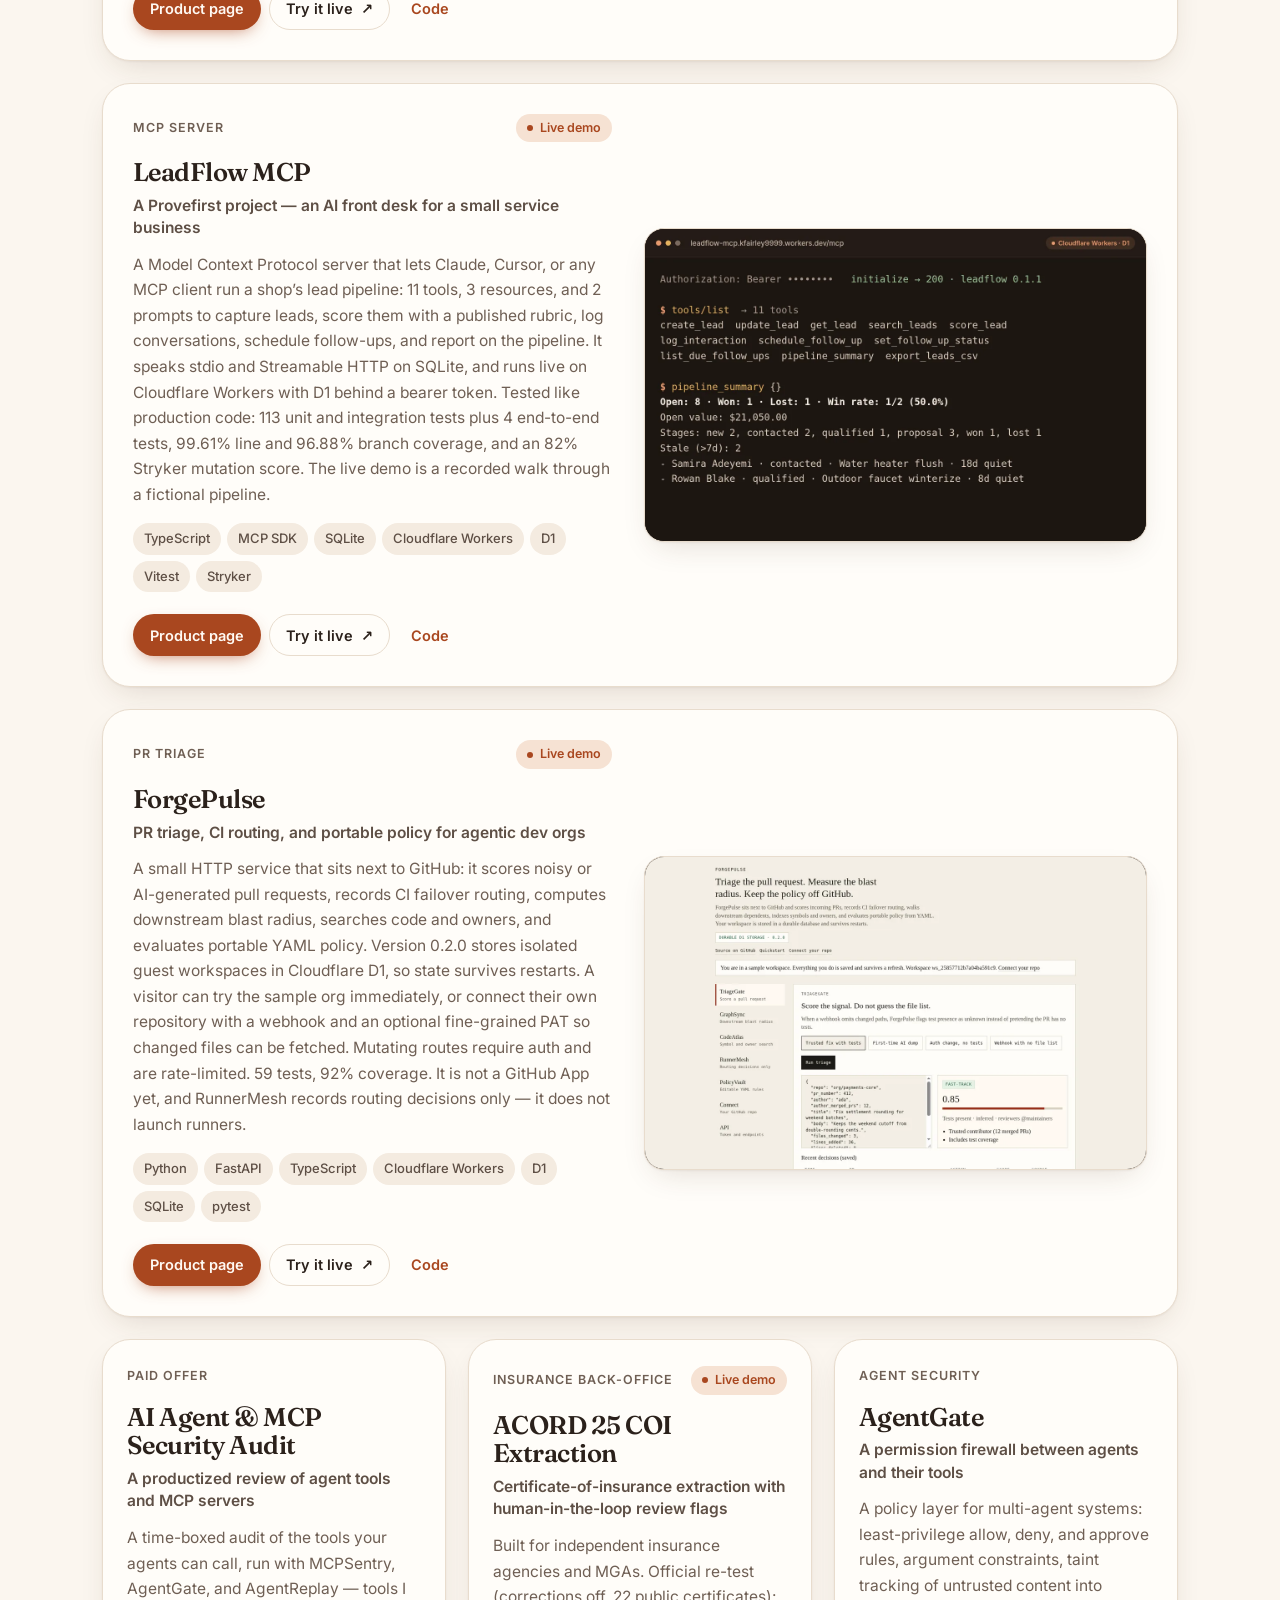
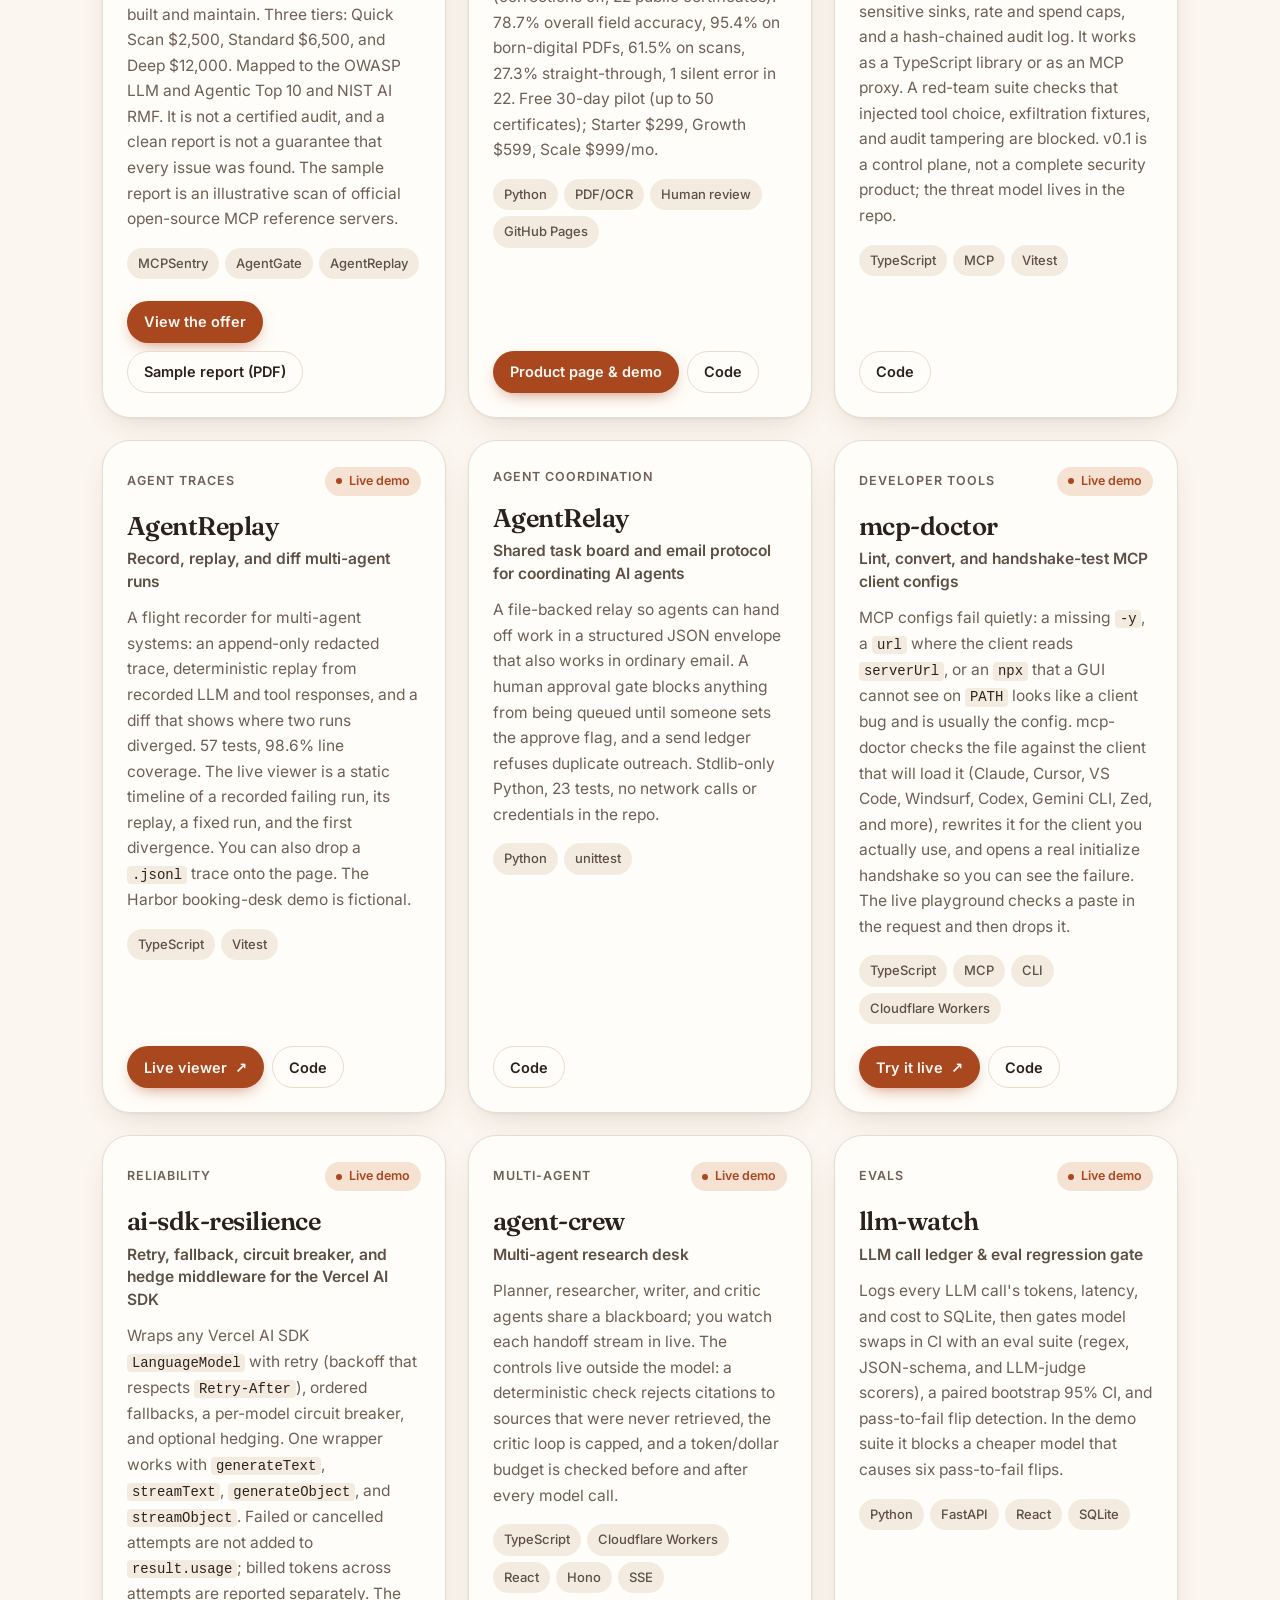
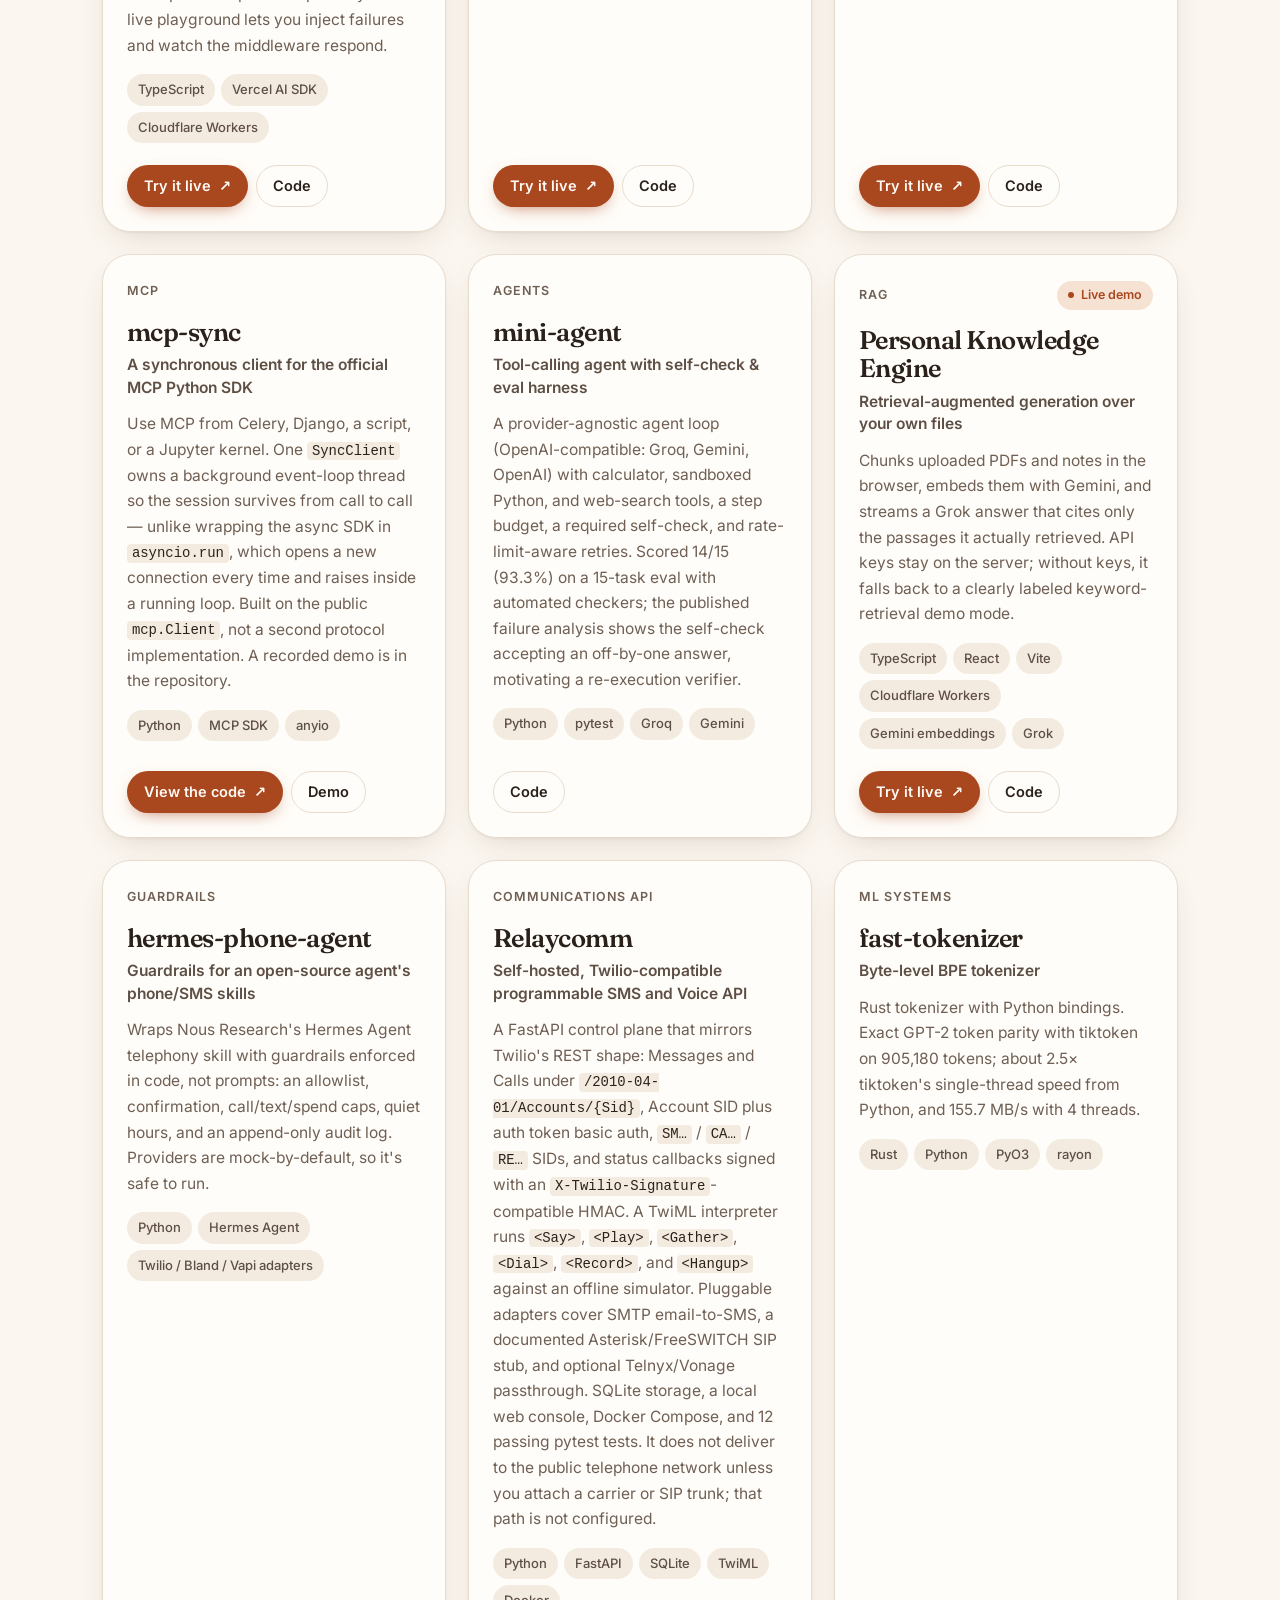
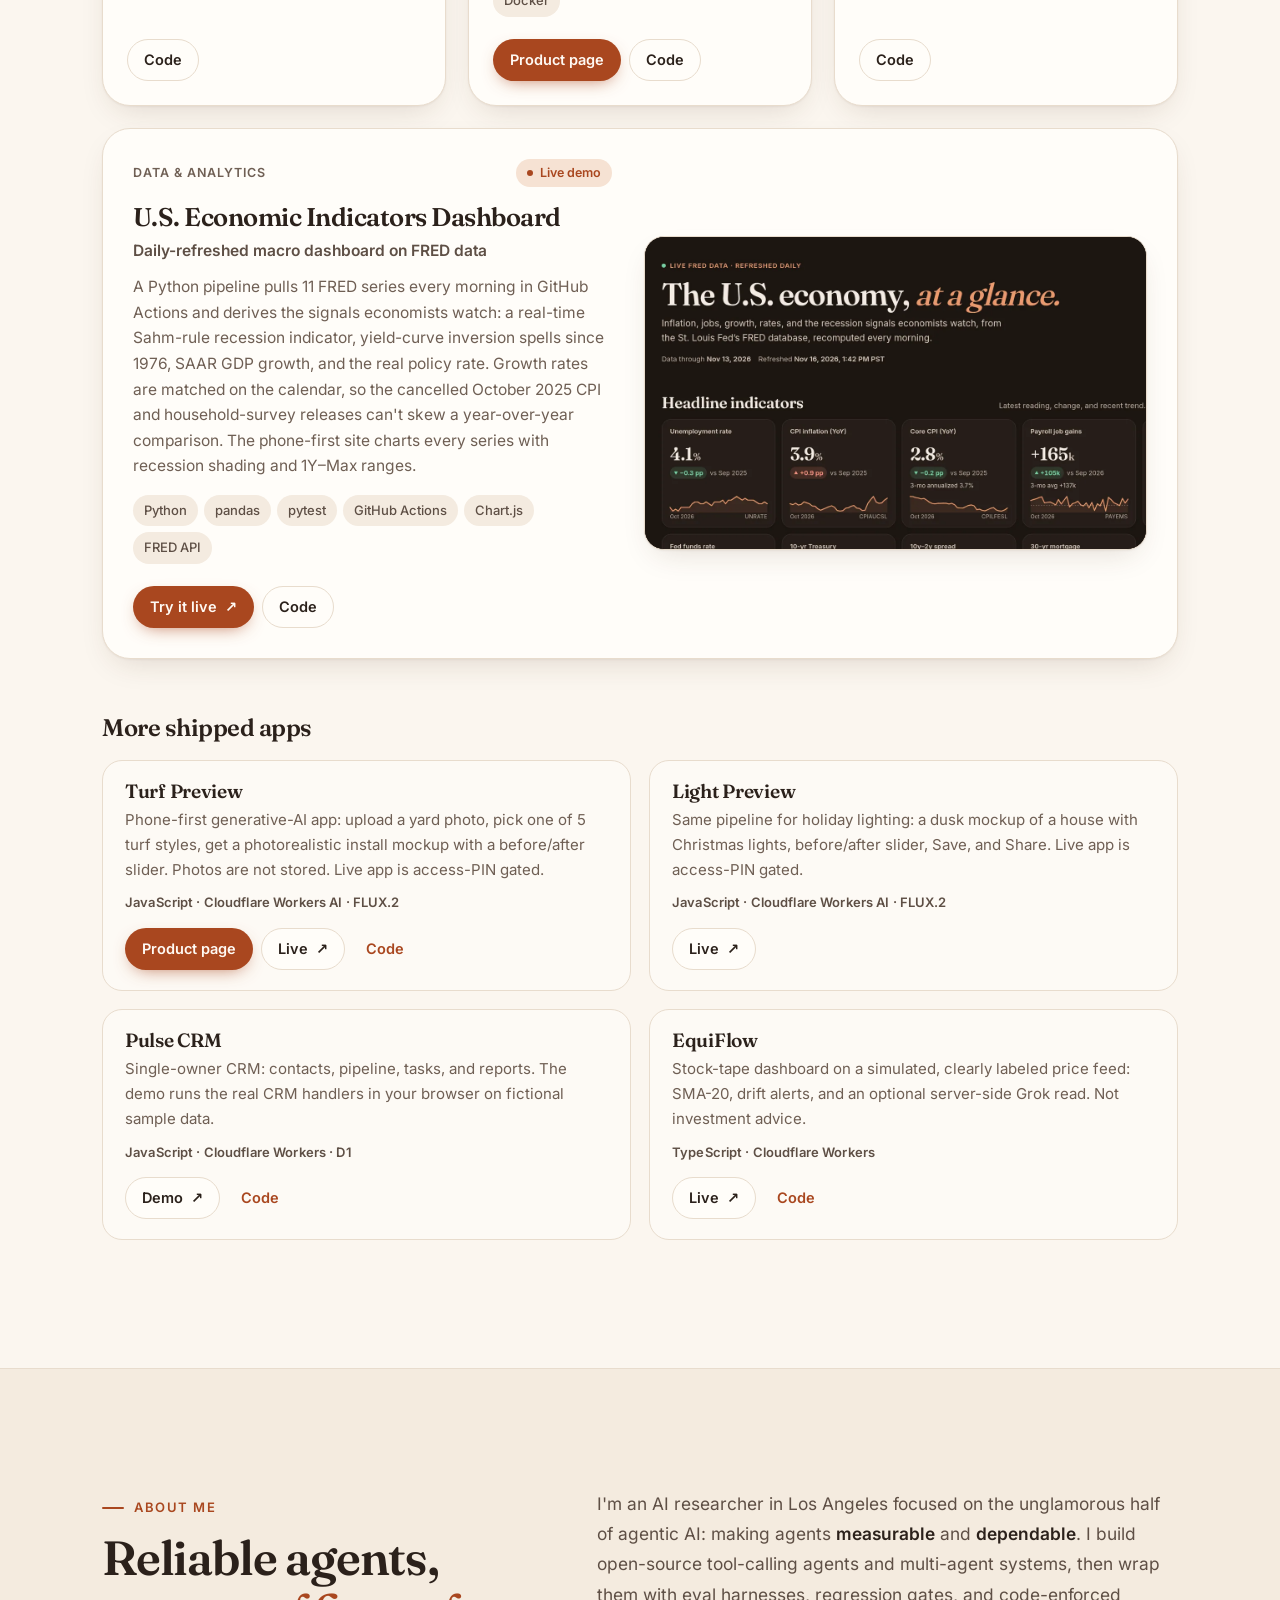
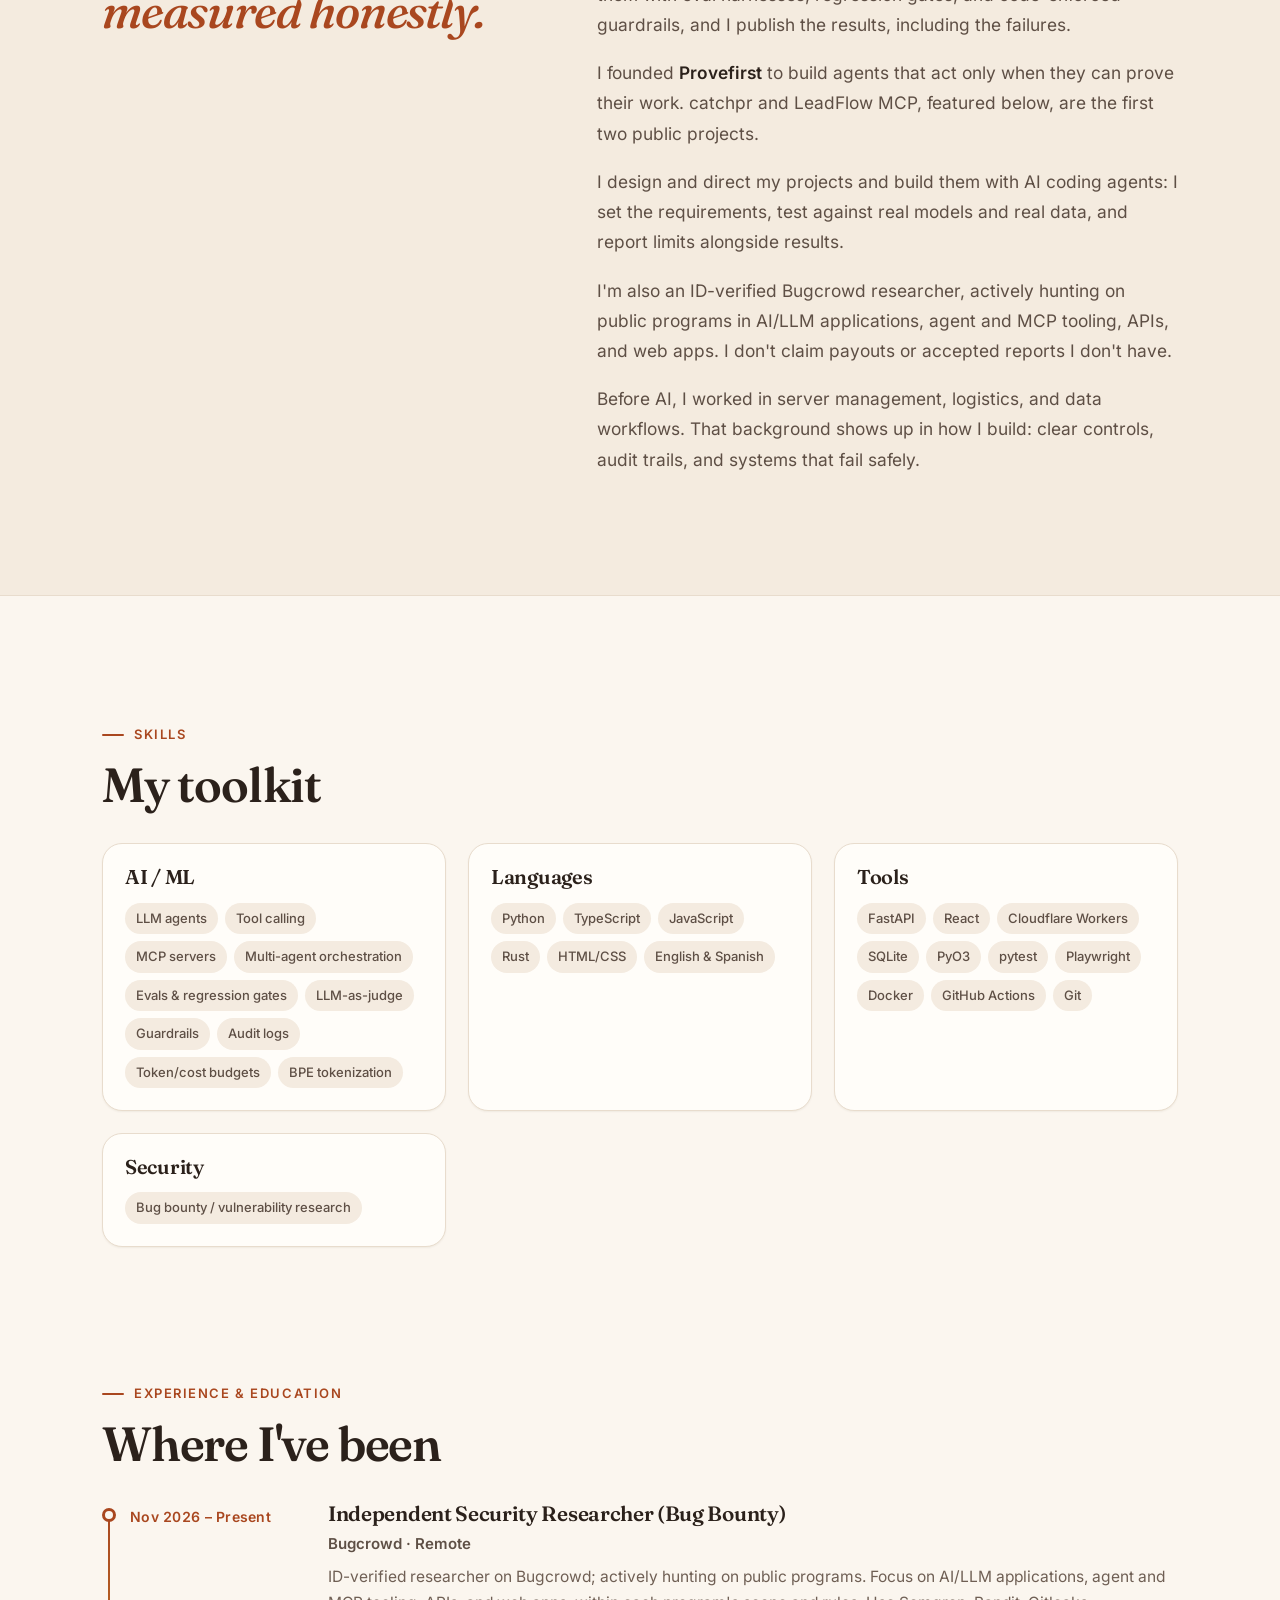
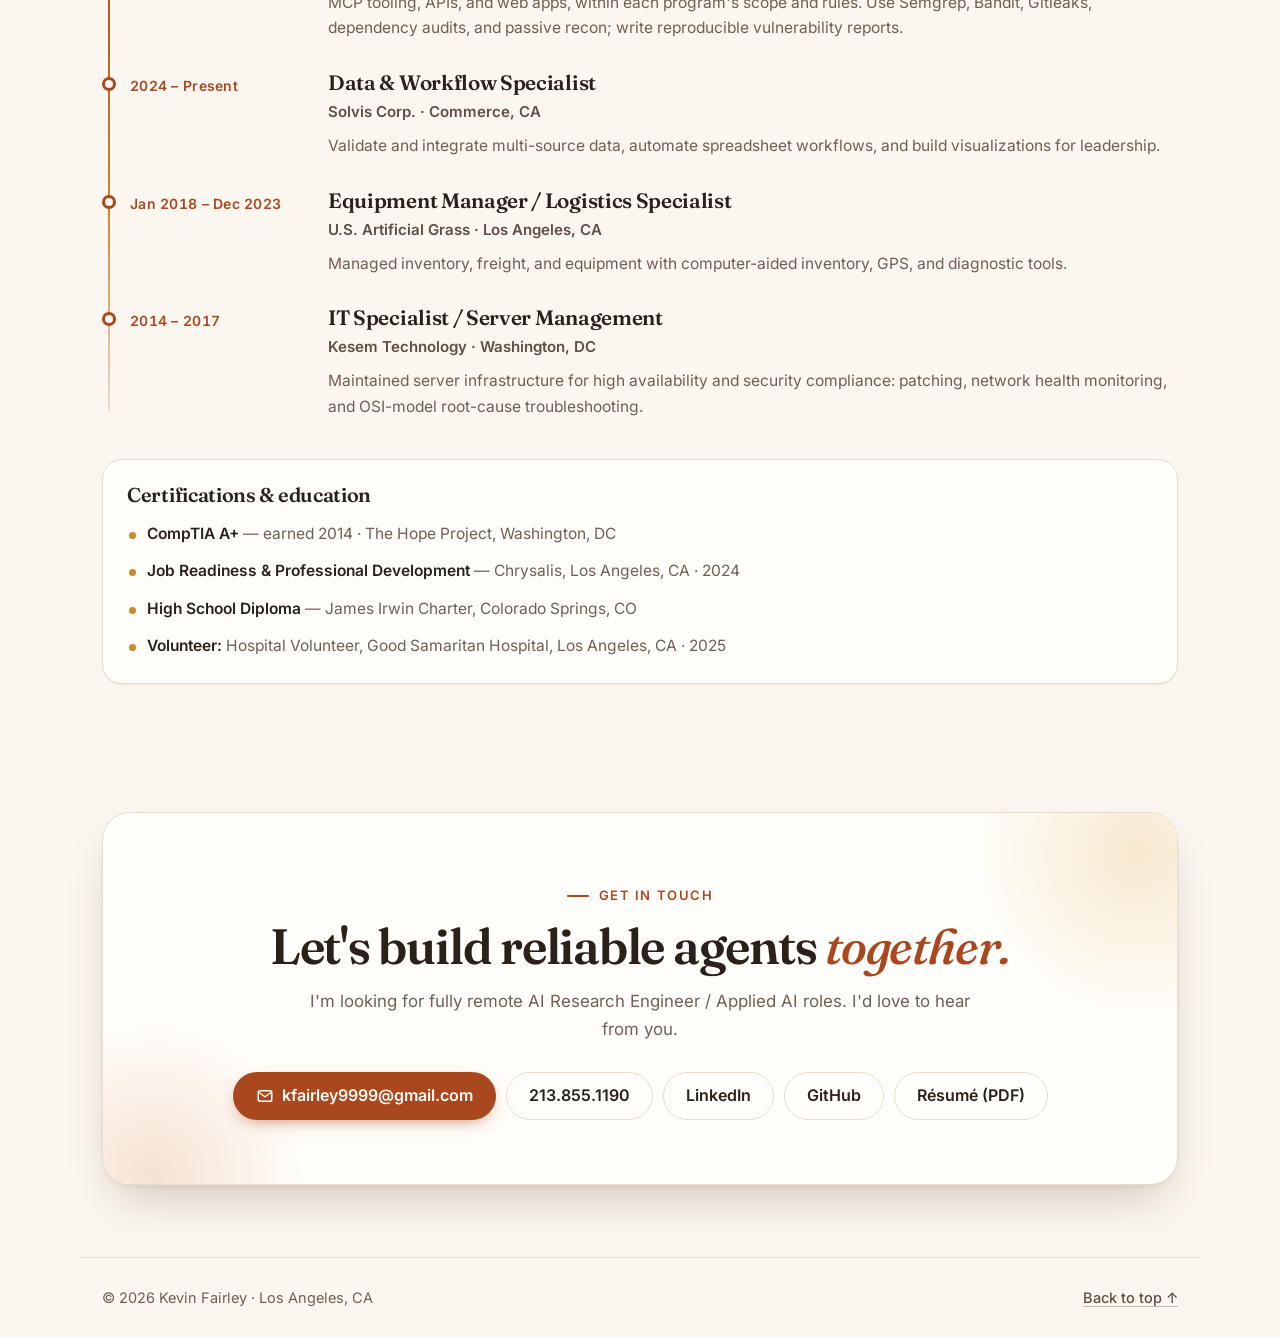
==== commit 0621ac04: "Change role preference to fully remote and update résumé PDF Align the hero and contact copy with a " ====
--- a/index.html
+++ b/index.html
@@ -74,7 +74,7 @@
           </picture>
         </div>
         <div class="hero-copy">
-          <p class="status"><span class="dot" aria-hidden="true"></span>Open to AI Research Engineer / Applied AI roles · LA or remote</p>
+          <p class="status"><span class="dot" aria-hidden="true"></span>Open to fully remote AI Research Engineer / Applied AI roles</p>
           <h1 id="hero-title"><span class="hello">Hi, I'm</span> Kevin Fairley.</h1>
           <p class="role">AI Researcher — Agentic Systems, Evaluation &amp; Reliability</p>
           <p class="pitch">I make LLM agents <em>measurable</em> and <em>dependable</em>: tool-calling agents, multi-agent systems, eval harnesses, regression gates, and guardrails enforced in code, not prompts. Published with reproducible results and honest failure analyses.</p>
@@ -466,7 +466,7 @@
       <div class="contact-card reveal">
         <p class="kicker">Get in touch</p>
         <h2 id="contact-title">Let's build reliable agents <em>together.</em></h2>
-        <p class="lede">I'm looking for AI Research Engineer / Applied AI roles in Los Angeles or remote. I'd love to hear from you.</p>
+        <p class="lede">I'm looking for fully remote AI Research Engineer / Applied AI roles. I'd love to hear from you.</p>
         <div class="contact-links">
           <a class="btn primary" href="mailto:kfairley9999@gmail.com">
             <svg viewBox="0 0 24 24" aria-hidden="true"><rect x="3" y="5" width="18" height="14" rx="2.5"/><path d="M3.5 7l8.5 6 8.5-6"/></svg>
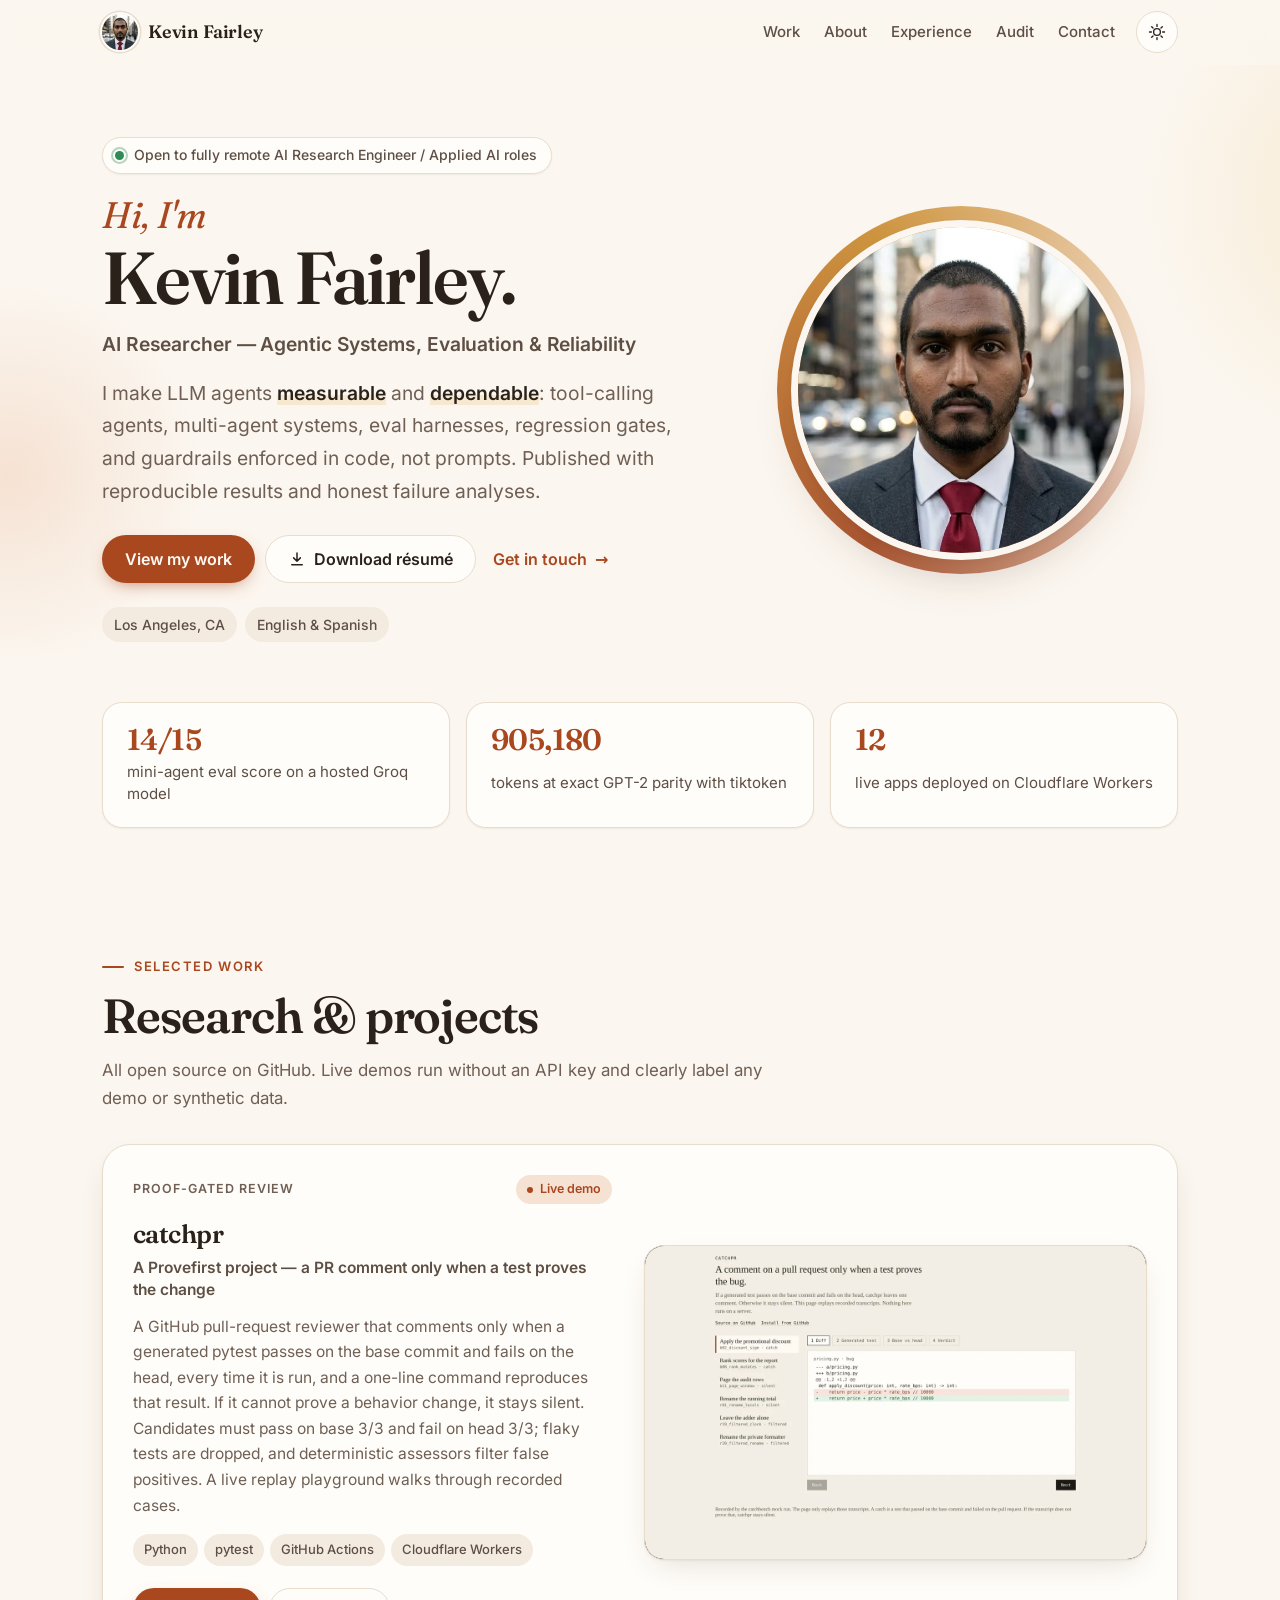
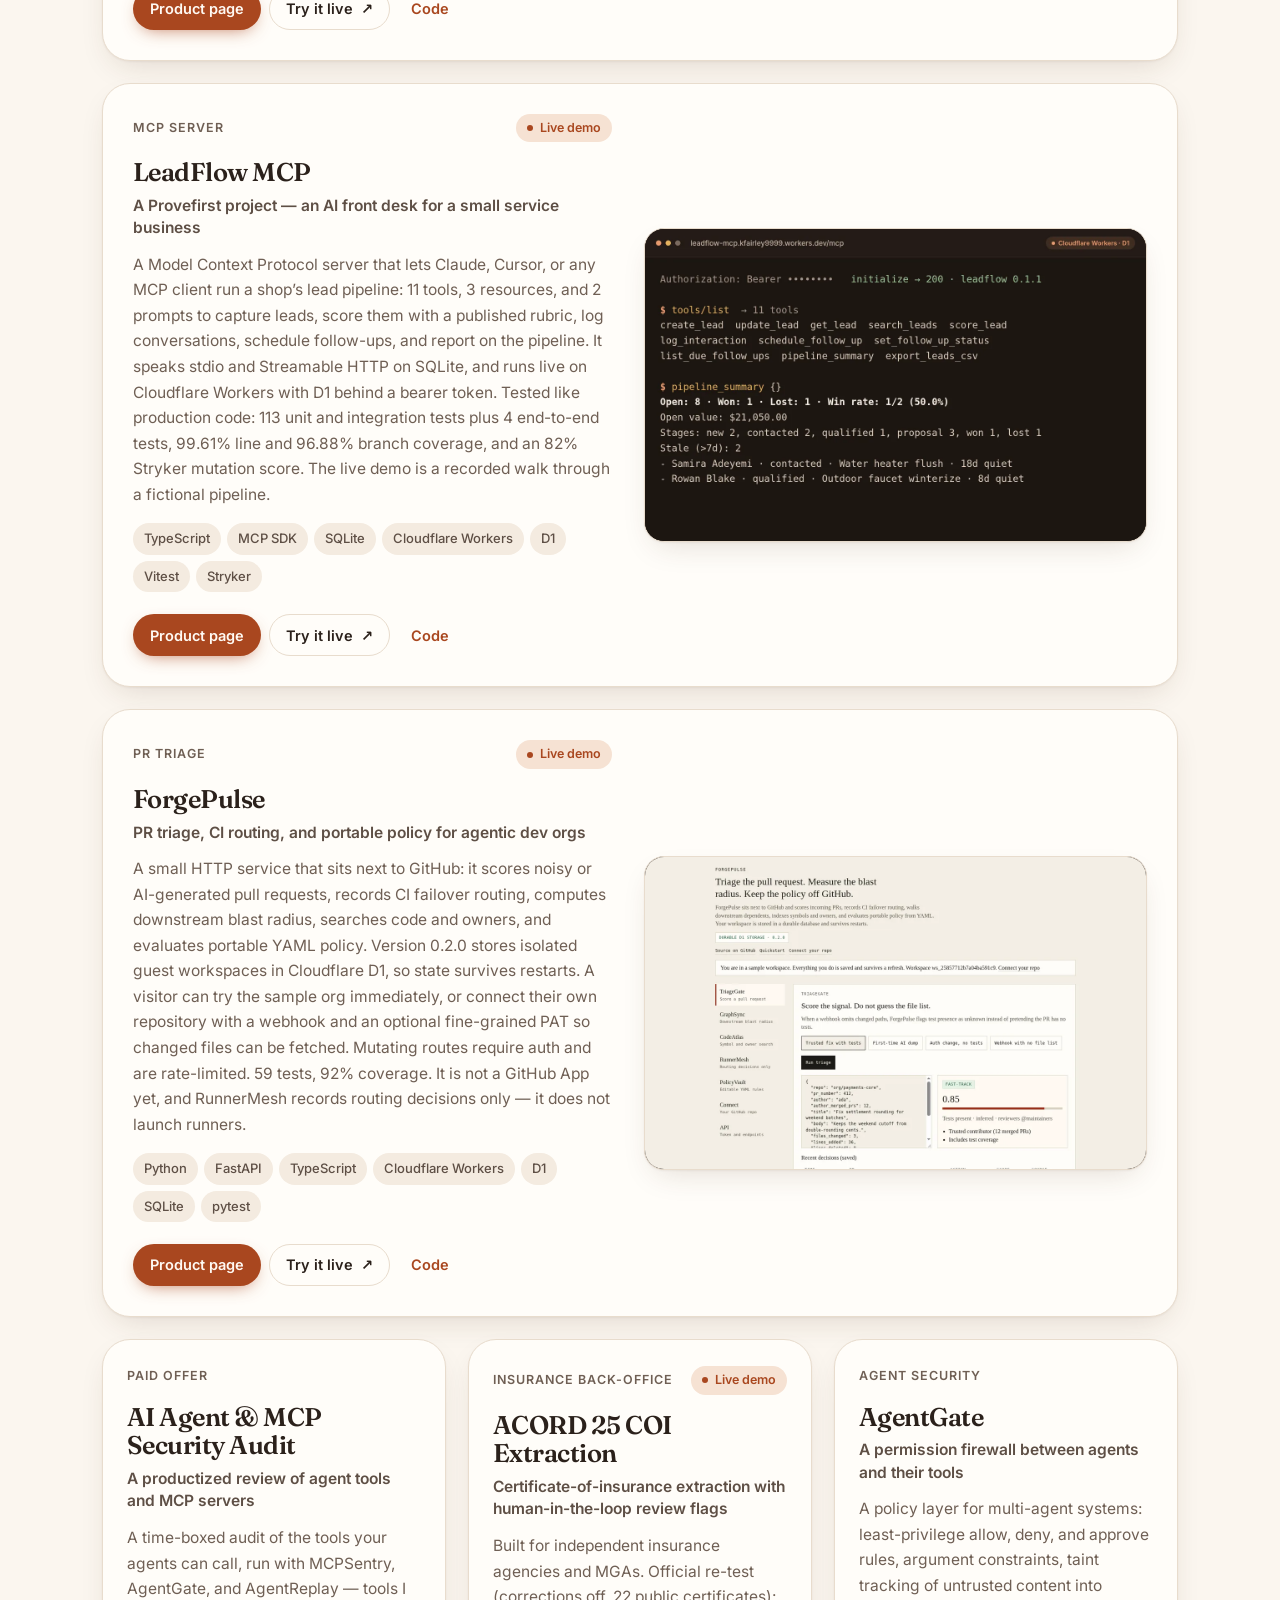
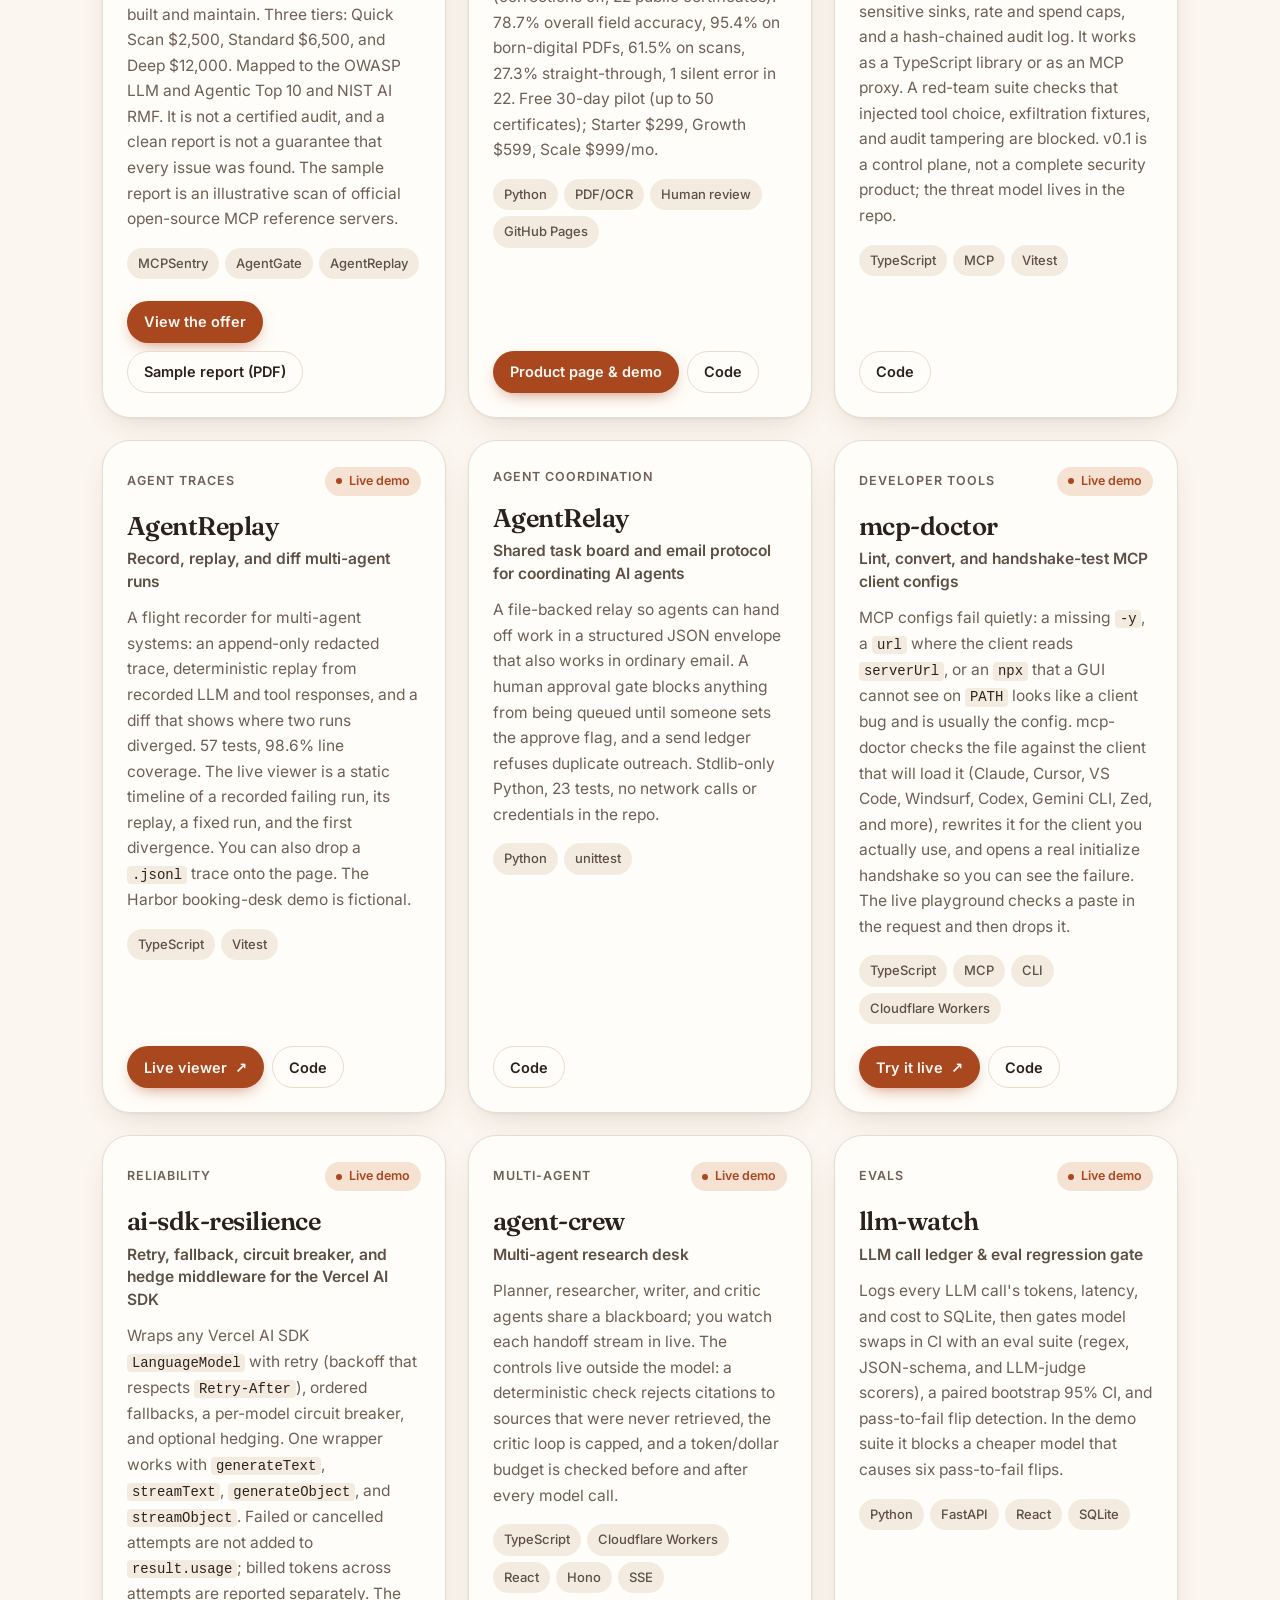
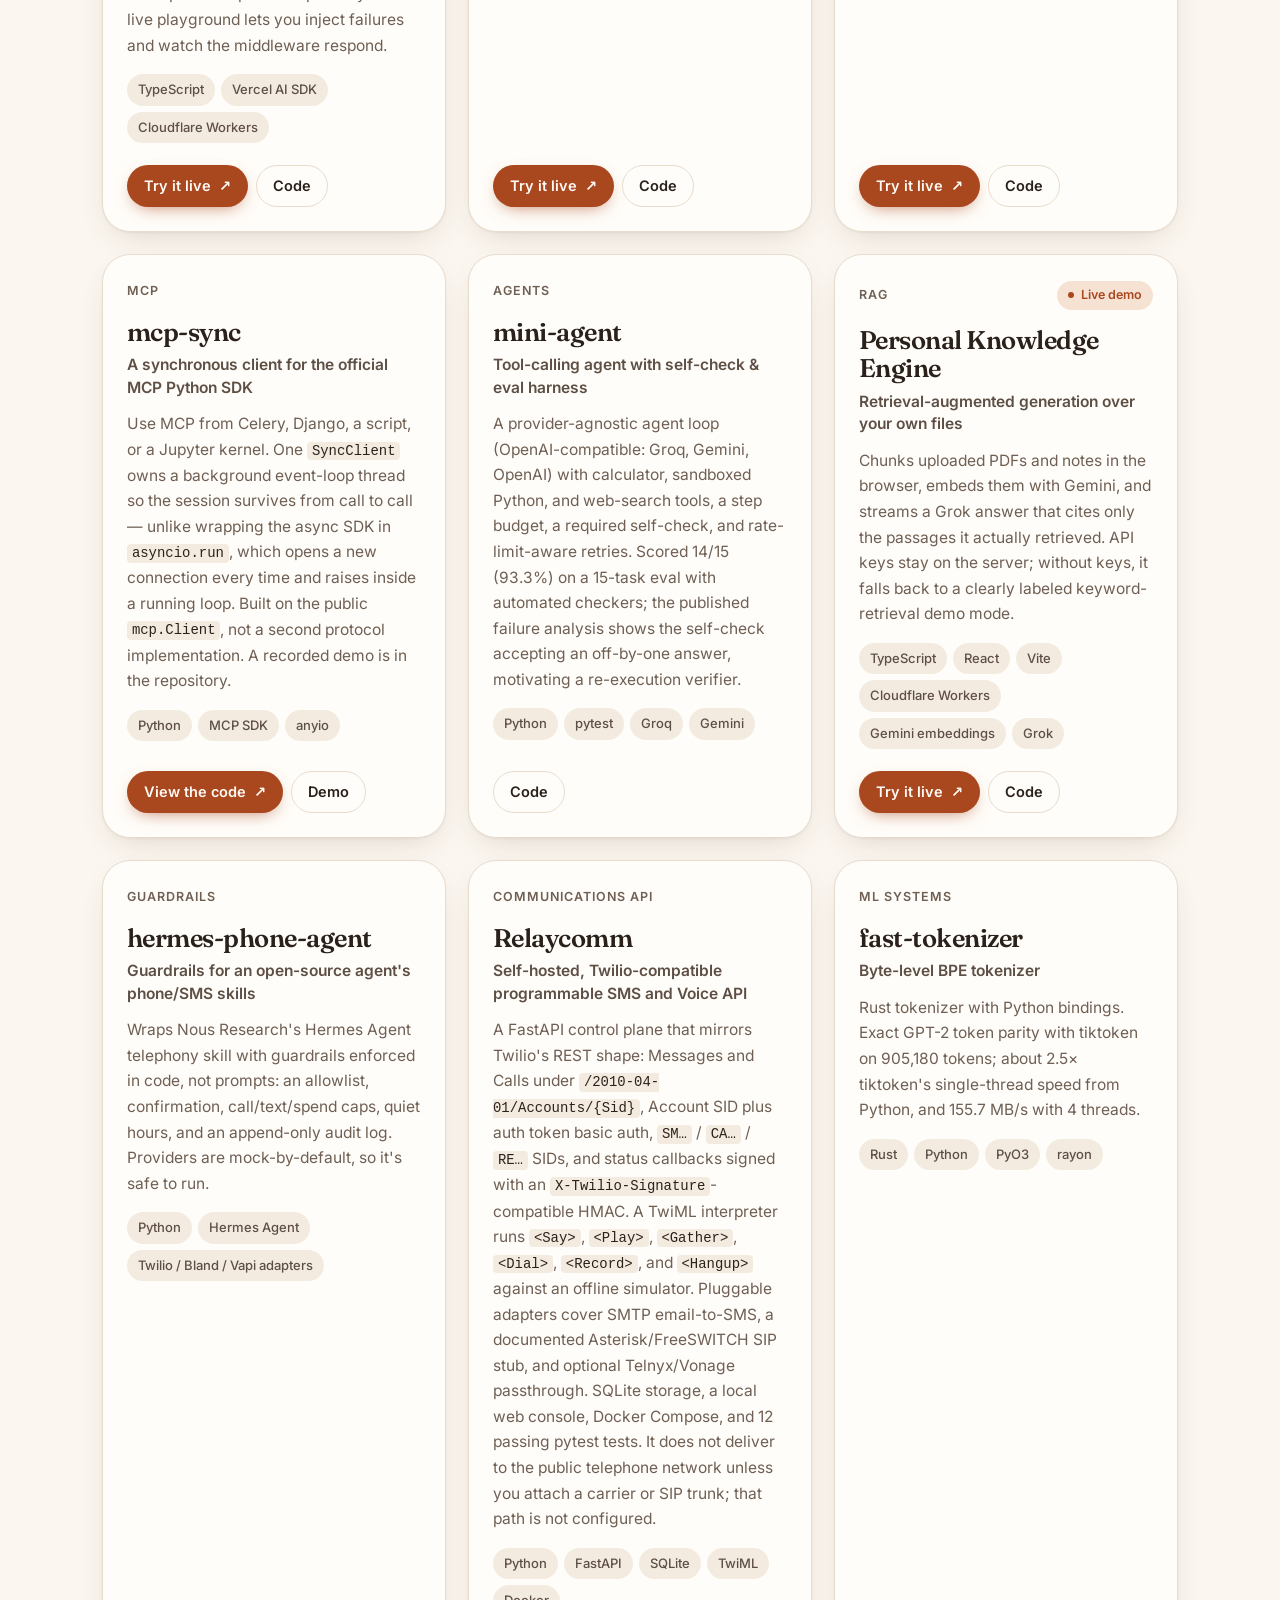
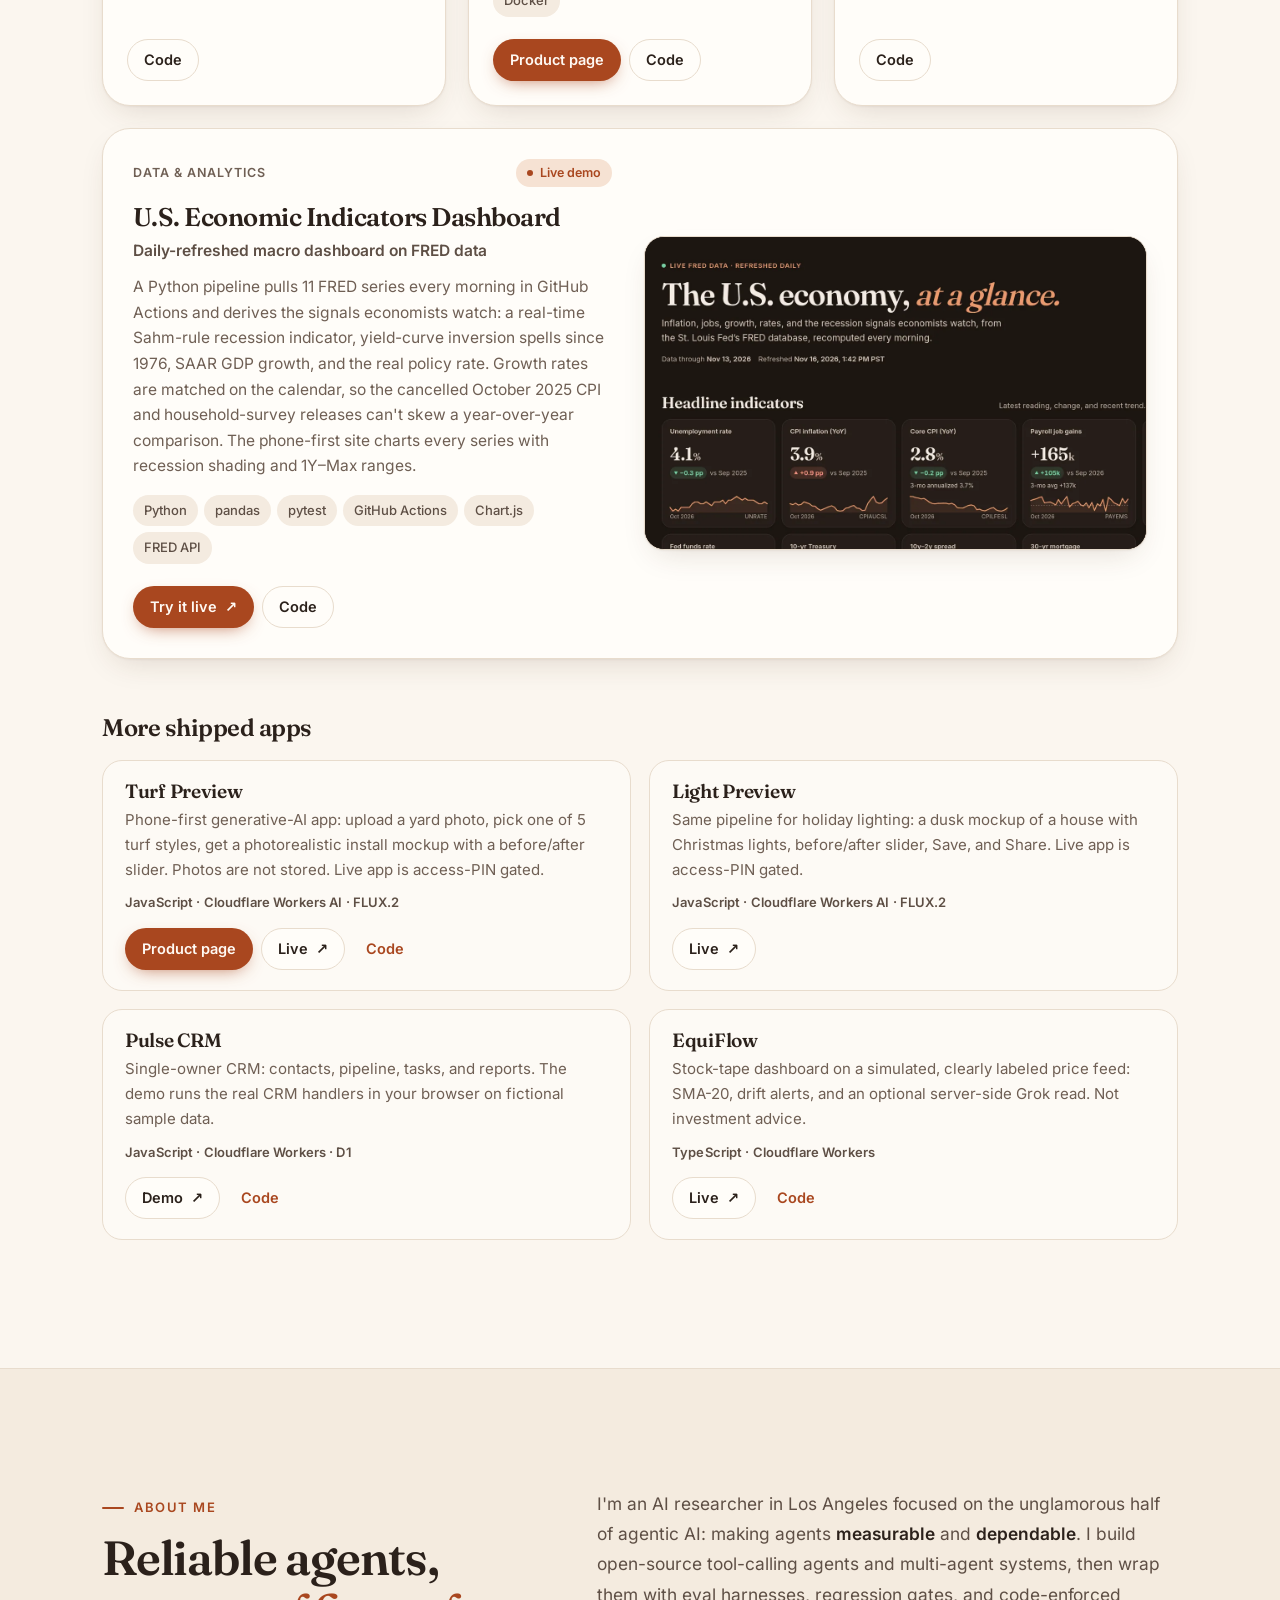
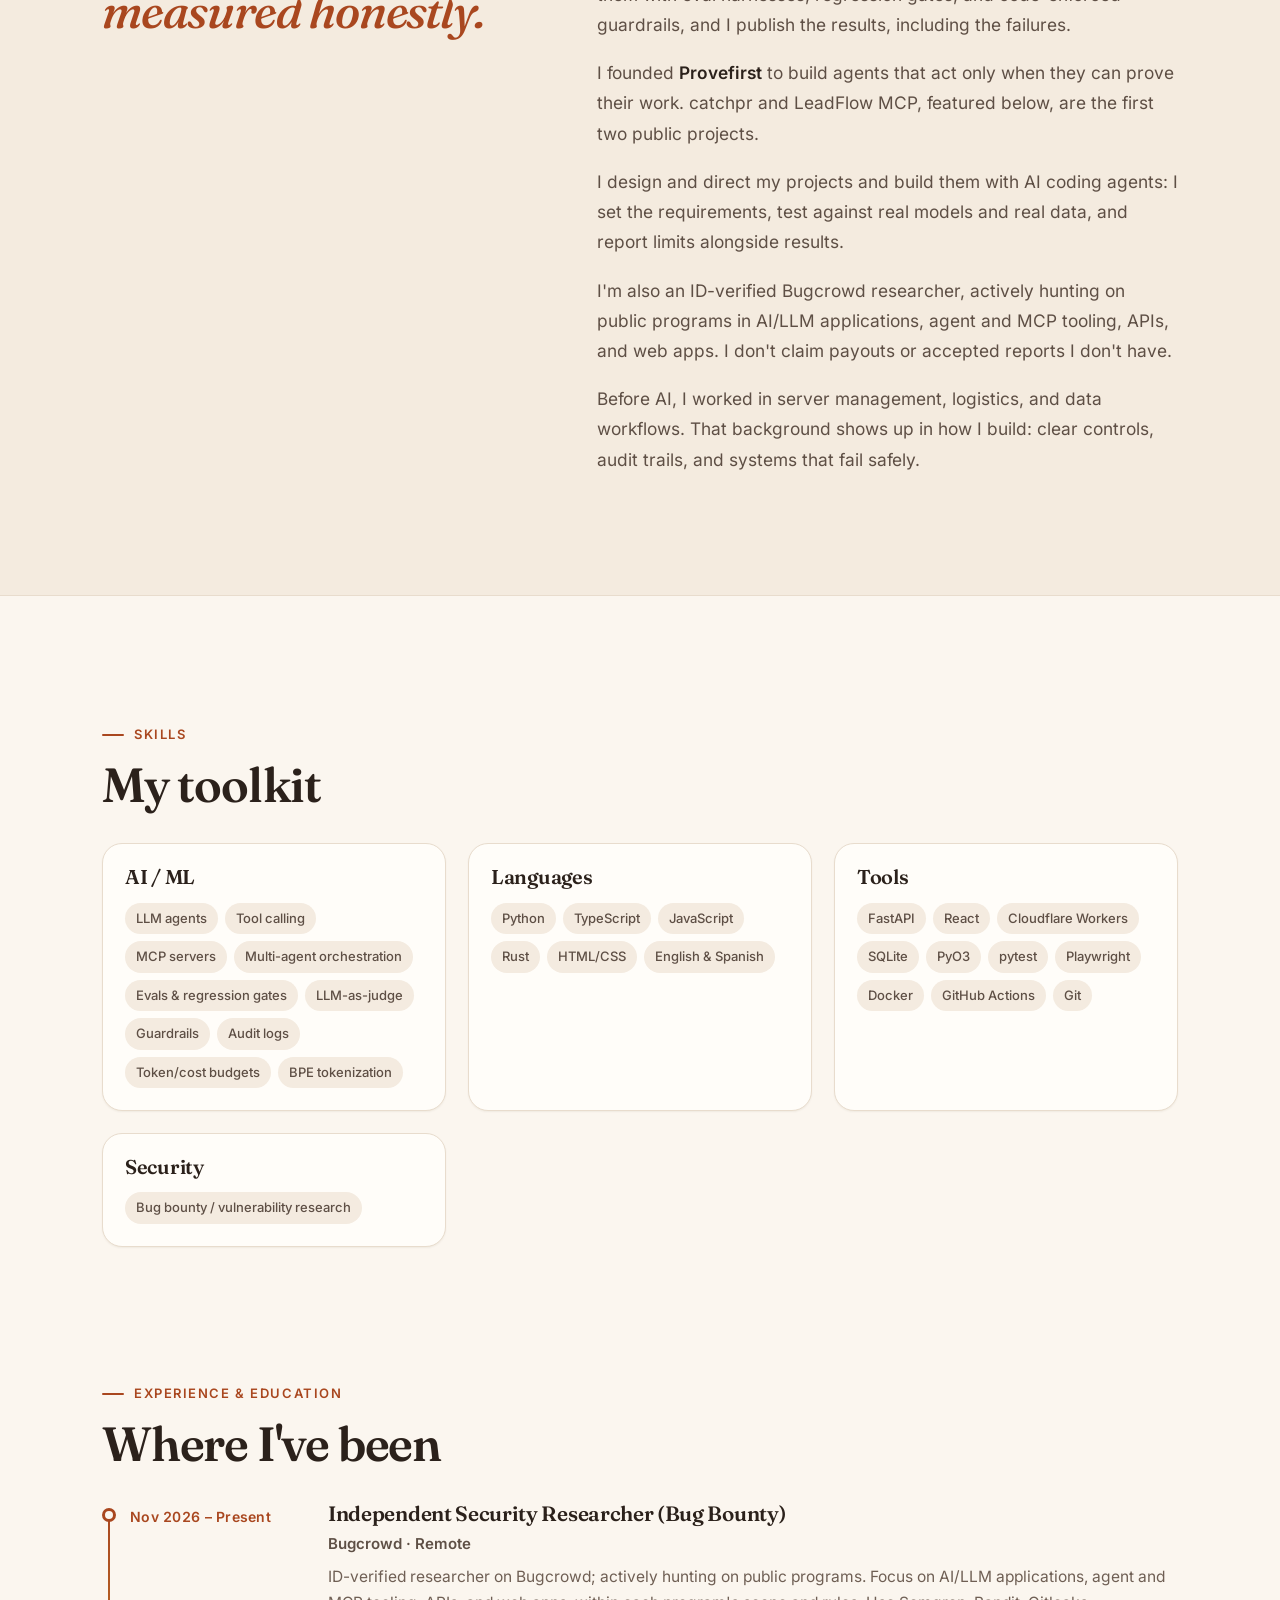
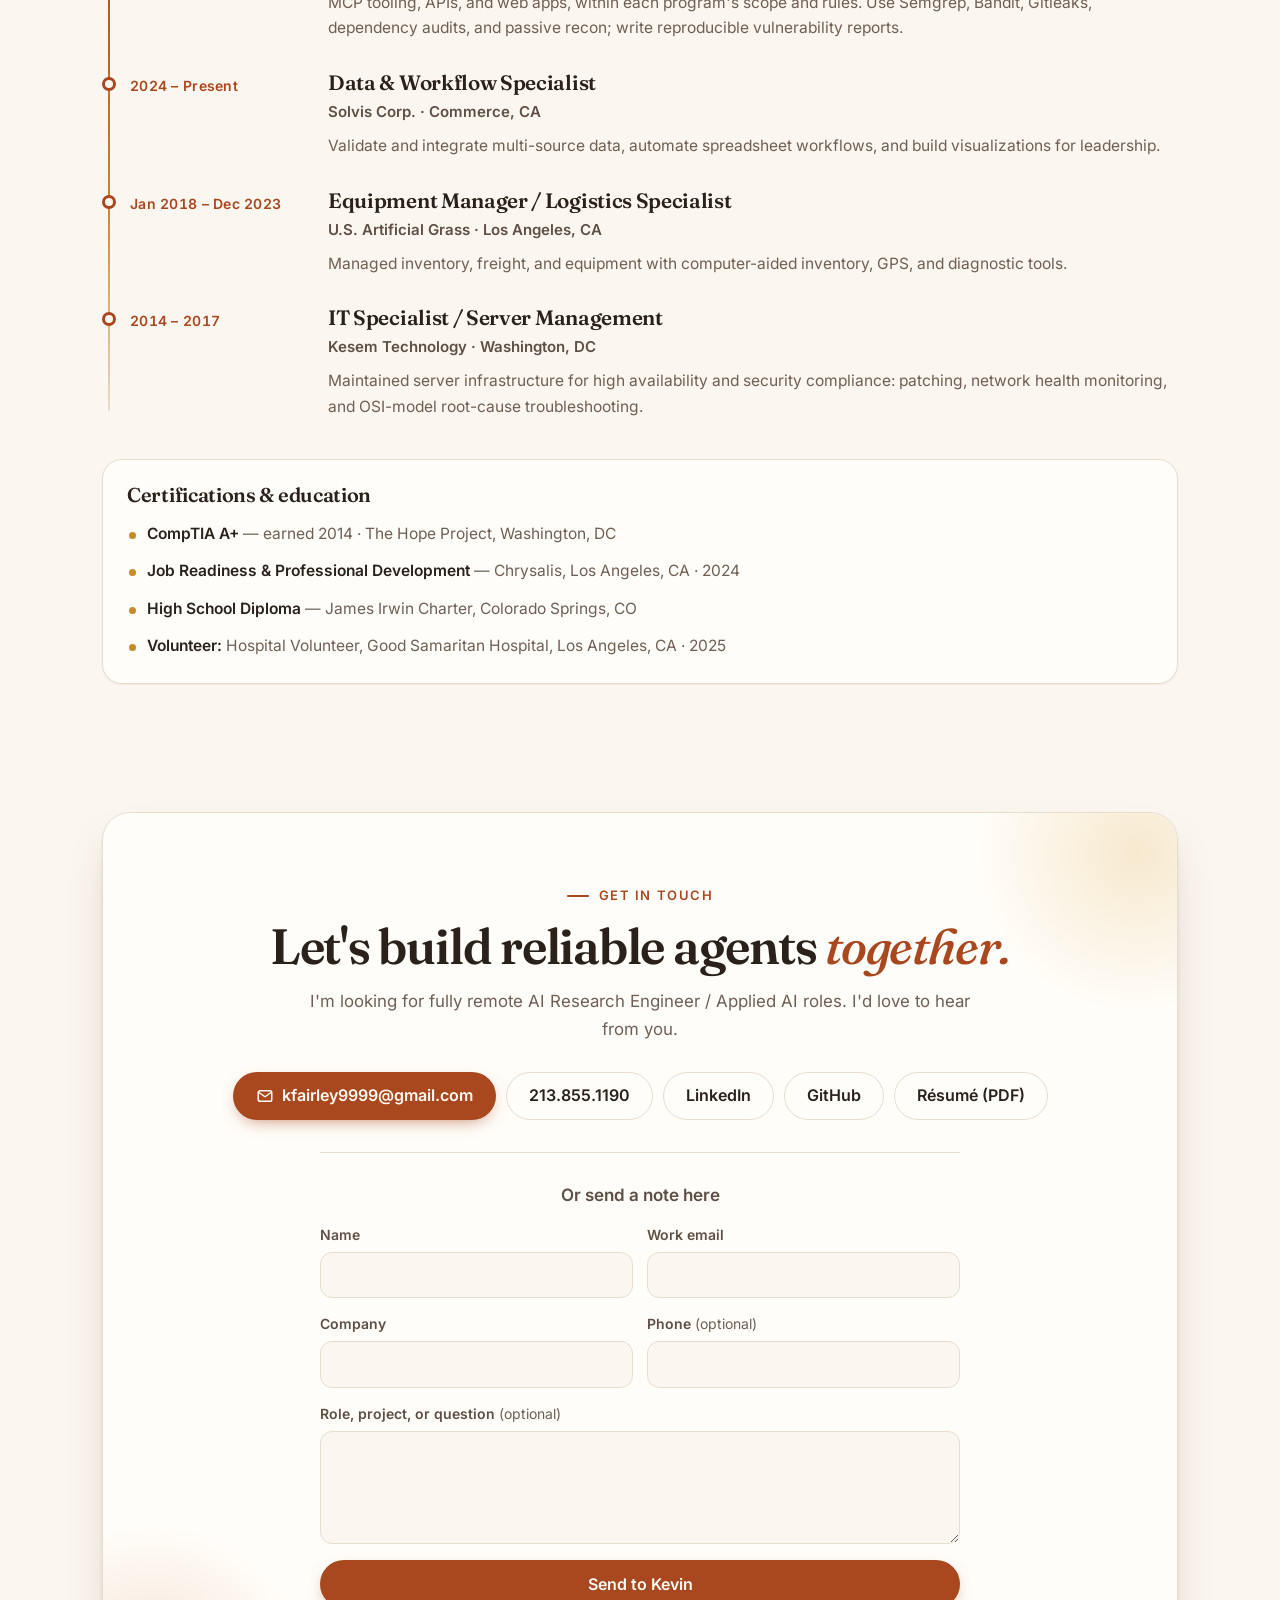
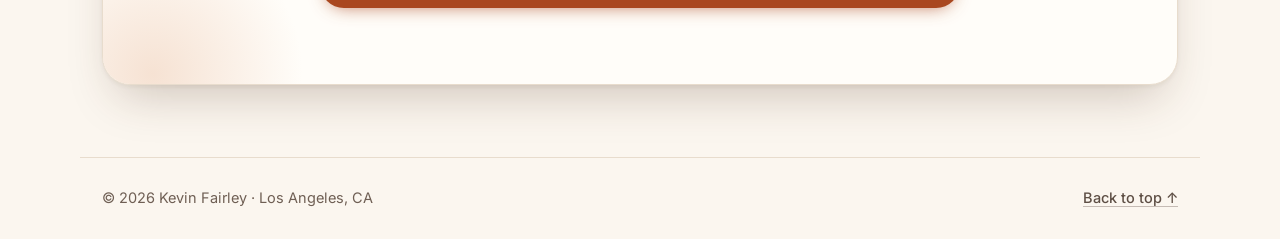
==== commit e281dbf3: "Replace Tally on every landing page with the shared lead form; add a contact form to the portfolio h" ====
--- a/index.html
+++ b/index.html
@@ -10,17 +10,17 @@
   <meta property="og:title" content="Kevin Fairley — AI Researcher, Agentic Systems">
   <meta property="og:description" content="Open-source LLM agents, multi-agent systems, eval regression gates, and code-enforced guardrails, with live demos.">
   <meta property="og:type" content="website">
-  <meta property="og:url" content="https://kfairy9999.github.io/">
-  <meta property="og:image" content="https://kfairy9999.github.io/assets/kevin-fairley.jpg">
+  <meta property="og:url" content="https://kfairley9999.github.io/">
+  <meta property="og:image" content="https://kfairley9999.github.io/assets/kevin-fairley.jpg">
   <meta property="og:image:width" content="600">
   <meta property="og:image:height" content="600">
   <meta property="og:image:alt" content="Kevin Fairley">
   <meta name="twitter:card" content="summary">
   <meta name="twitter:title" content="Kevin Fairley — AI Researcher, Agentic Systems">
   <meta name="twitter:description" content="Open-source LLM agents, multi-agent systems, eval regression gates, and code-enforced guardrails, with live demos.">
-  <meta name="twitter:image" content="https://kfairy9999.github.io/assets/kevin-fairley.jpg">
+  <meta name="twitter:image" content="https://kfairley9999.github.io/assets/kevin-fairley.jpg">
   <meta name="twitter:image:alt" content="Kevin Fairley">
-  <link rel="canonical" href="https://kfairy9999.github.io/">
+  <link rel="canonical" href="https://kfairley9999.github.io/">
   <link rel="icon" href="assets/favicon.svg" type="image/svg+xml">
   <link rel="preload" href="assets/fonts/fraunces-normal-latin.woff2" as="font" type="font/woff2" crossorigin>
   <link rel="preload" href="assets/fonts/inter-normal-latin.woff2" as="font" type="font/woff2" crossorigin>
@@ -37,7 +37,7 @@
     })();
   </script>
   <script type="application/ld+json">
-  {"@context":"https://schema.org","@type":"Person","name":"Kevin Fairley","image":"https://kfairy9999.github.io/assets/kevin-fairley.jpg","jobTitle":"AI Researcher — Agentic Systems, Evaluation & Reliability","email":"mailto:kfairley9999@gmail.com","telephone":"+1-213-855-1190","address":{"@type":"PostalAddress","addressLocality":"Los Angeles","addressRegion":"CA"},"url":"https://kfairy9999.github.io/","sameAs":["https://github.com/kfairy9999","https://www.linkedin.com/in/kevin-fairley-94330b42a/"]}
+  {"@context":"https://schema.org","@type":"Person","name":"Kevin Fairley","image":"https://kfairley9999.github.io/assets/kevin-fairley.jpg","jobTitle":"AI Researcher — Agentic Systems, Evaluation & Reliability","email":"mailto:kfairley9999@gmail.com","telephone":"+1-213-855-1190","address":{"@type":"PostalAddress","addressLocality":"Los Angeles","addressRegion":"CA"},"url":"https://kfairley9999.github.io/","sameAs":["https://github.com/kfairley9999","https://www.linkedin.com/in/kevin-fairley-94330b42a/"]}
   </script>
 </head>
 <body>
@@ -122,7 +122,7 @@
             <div class="links">
               <a class="btn sm primary" href="catchpr/">Product page</a>
               <a class="btn sm secondary" href="https://catchpr.kfairley9999.workers.dev" target="_blank" rel="noopener">Try it live <span aria-hidden="true">↗</span><span class="sr"> (catchpr replay playground, opens in a new tab)</span></a>
-              <a class="btn sm ghost" href="https://github.com/kfairy9999/catchpr" target="_blank" rel="noopener">Code<span class="sr"> for catchpr</span></a>
+              <a class="btn sm ghost" href="https://github.com/kfairley9999/catchpr" target="_blank" rel="noopener">Code<span class="sr"> for catchpr</span></a>
             </div>
           </div>
           <a class="feature-shot" href="https://catchpr.kfairley9999.workers.dev" target="_blank" rel="noopener" tabindex="-1" aria-hidden="true">
@@ -143,7 +143,7 @@
             <div class="links">
               <a class="btn sm primary" href="leadflow-mcp/">Product page</a>
               <a class="btn sm secondary" href="https://leadflow-mcp.kfairley9999.workers.dev" target="_blank" rel="noopener">Try it live <span aria-hidden="true">↗</span><span class="sr"> (LeadFlow MCP demo, opens in a new tab)</span></a>
-              <a class="btn sm ghost" href="https://github.com/kfairy9999/leadflow-mcp" target="_blank" rel="noopener">Code<span class="sr"> for LeadFlow MCP</span></a>
+              <a class="btn sm ghost" href="https://github.com/kfairley9999/leadflow-mcp" target="_blank" rel="noopener">Code<span class="sr"> for LeadFlow MCP</span></a>
             </div>
           </div>
           <a class="feature-shot" href="https://leadflow-mcp.kfairley9999.workers.dev" target="_blank" rel="noopener" tabindex="-1" aria-hidden="true">
@@ -164,7 +164,7 @@
             <div class="links">
               <a class="btn sm primary" href="forgepulse/">Product page</a>
               <a class="btn sm secondary" href="https://forgepulse.kfairley9999.workers.dev" target="_blank" rel="noopener">Try it live <span aria-hidden="true">↗</span><span class="sr"> (ForgePulse playground, opens in a new tab)</span></a>
-              <a class="btn sm ghost" href="https://github.com/kfairy9999/forgepulse" target="_blank" rel="noopener">Code<span class="sr"> for ForgePulse</span></a>
+              <a class="btn sm ghost" href="https://github.com/kfairley9999/forgepulse" target="_blank" rel="noopener">Code<span class="sr"> for ForgePulse</span></a>
             </div>
           </div>
           <a class="feature-shot" href="https://forgepulse.kfairley9999.workers.dev" target="_blank" rel="noopener" tabindex="-1" aria-hidden="true">
@@ -194,8 +194,8 @@
           <p class="desc">Built for independent insurance agencies and MGAs. Official re-test (corrections off, 22 public certificates): 78.7% overall field accuracy, 95.4% on born-digital PDFs, 61.5% on scans, 27.3% straight-through, 1 silent error in 22. Free 30-day pilot (up to 50 certificates); Starter $299, Growth $599, Scale $999/mo.</p>
           <ul class="stack" aria-label="Tech stack"><li>Python</li><li>PDF/OCR</li><li>Human review</li><li>GitHub Pages</li></ul>
           <div class="links">
-            <a class="btn sm primary" href="https://kfairy9999.github.io/coi-demo-site/">Product page &amp; demo</a>
-            <a class="btn sm secondary" href="https://github.com/kfairy9999/coi-demo-site" target="_blank" rel="noopener">Code<span class="sr"> for COI demo site</span></a>
+            <a class="btn sm primary" href="https://kfairley9999.github.io/coi-demo-site/">Product page &amp; demo</a>
+            <a class="btn sm secondary" href="https://github.com/kfairley9999/coi-demo-site" target="_blank" rel="noopener">Code<span class="sr"> for COI demo site</span></a>
           </div>
         </article>
 
@@ -206,7 +206,7 @@
           <p class="desc">A policy layer for multi-agent systems: least-privilege allow, deny, and approve rules, argument constraints, taint tracking of untrusted content into sensitive sinks, rate and spend caps, and a hash-chained audit log. It works as a TypeScript library or as an MCP proxy. A red-team suite checks that injected tool choice, exfiltration fixtures, and audit tampering are blocked. v0.1 is a control plane, not a complete security product; the threat model lives in the repo.</p>
           <ul class="stack" aria-label="Tech stack"><li>TypeScript</li><li>MCP</li><li>Vitest</li></ul>
           <div class="links">
-            <a class="btn sm secondary" href="https://github.com/kfairy9999/agentgate" target="_blank" rel="noopener">Code<span class="sr"> for AgentGate</span></a>
+            <a class="btn sm secondary" href="https://github.com/kfairley9999/agentgate" target="_blank" rel="noopener">Code<span class="sr"> for AgentGate</span></a>
           </div>
         </article>
 
@@ -217,8 +217,8 @@
           <p class="desc">A flight recorder for multi-agent systems: an append-only redacted trace, deterministic replay from recorded LLM and tool responses, and a diff that shows where two runs diverged. 57 tests, 98.6% line coverage. The live viewer is a static timeline of a recorded failing run, its replay, a fixed run, and the first divergence. You can also drop a <code>.jsonl</code> trace onto the page. The Harbor booking-desk demo is fictional.</p>
           <ul class="stack" aria-label="Tech stack"><li>TypeScript</li><li>Vitest</li></ul>
           <div class="links">
-            <a class="btn sm primary" href="https://kfairy9999.github.io/agentreplay/" target="_blank" rel="noopener">Live viewer <span aria-hidden="true">↗</span><span class="sr"> (AgentReplay viewer, opens in a new tab)</span></a>
-            <a class="btn sm secondary" href="https://github.com/kfairy9999/agentreplay" target="_blank" rel="noopener">Code<span class="sr"> for AgentReplay</span></a>
+            <a class="btn sm primary" href="https://kfairley9999.github.io/agentreplay/" target="_blank" rel="noopener">Live viewer <span aria-hidden="true">↗</span><span class="sr"> (AgentReplay viewer, opens in a new tab)</span></a>
+            <a class="btn sm secondary" href="https://github.com/kfairley9999/agentreplay" target="_blank" rel="noopener">Code<span class="sr"> for AgentReplay</span></a>
           </div>
         </article>
 
@@ -229,7 +229,7 @@
           <p class="desc">A file-backed relay so agents can hand off work in a structured JSON envelope that also works in ordinary email. A human approval gate blocks anything from being queued until someone sets the approve flag, and a send ledger refuses duplicate outreach. Stdlib-only Python, 23 tests, no network calls or credentials in the repo.</p>
           <ul class="stack" aria-label="Tech stack"><li>Python</li><li>unittest</li></ul>
           <div class="links">
-            <a class="btn sm secondary" href="https://github.com/kfairy9999/agent-relay" target="_blank" rel="noopener">Code<span class="sr"> for AgentRelay</span></a>
+            <a class="btn sm secondary" href="https://github.com/kfairley9999/agent-relay" target="_blank" rel="noopener">Code<span class="sr"> for AgentRelay</span></a>
           </div>
         </article>
 
@@ -241,7 +241,7 @@
           <ul class="stack" aria-label="Tech stack"><li>TypeScript</li><li>MCP</li><li>CLI</li><li>Cloudflare Workers</li></ul>
           <div class="links">
             <a class="btn sm primary" href="https://mcp-doctor.kfairley9999.workers.dev" target="_blank" rel="noopener">Try it live <span aria-hidden="true">↗</span><span class="sr"> (mcp-doctor playground, opens in a new tab)</span></a>
-            <a class="btn sm secondary" href="https://github.com/kfairy9999/mcp-doctor" target="_blank" rel="noopener">Code<span class="sr"> for mcp-doctor</span></a>
+            <a class="btn sm secondary" href="https://github.com/kfairley9999/mcp-doctor" target="_blank" rel="noopener">Code<span class="sr"> for mcp-doctor</span></a>
           </div>
         </article>
 
@@ -253,7 +253,7 @@
           <ul class="stack" aria-label="Tech stack"><li>TypeScript</li><li>Vercel AI SDK</li><li>Cloudflare Workers</li></ul>
           <div class="links">
             <a class="btn sm primary" href="https://ai-sdk-resilience.kfairley9999.workers.dev" target="_blank" rel="noopener">Try it live <span aria-hidden="true">↗</span><span class="sr"> (ai-sdk-resilience playground, opens in a new tab)</span></a>
-            <a class="btn sm secondary" href="https://github.com/kfairy9999/ai-sdk-resilience" target="_blank" rel="noopener">Code<span class="sr"> for ai-sdk-resilience</span></a>
+            <a class="btn sm secondary" href="https://github.com/kfairley9999/ai-sdk-resilience" target="_blank" rel="noopener">Code<span class="sr"> for ai-sdk-resilience</span></a>
           </div>
         </article>
 
@@ -265,7 +265,7 @@
           <ul class="stack" aria-label="Tech stack"><li>TypeScript</li><li>Cloudflare Workers</li><li>React</li><li>Hono</li><li>SSE</li></ul>
           <div class="links">
             <a class="btn sm primary" href="https://agent-crew.kfairley9999.workers.dev" target="_blank" rel="noopener">Try it live <span aria-hidden="true">↗</span><span class="sr"> (agent-crew, opens in a new tab)</span></a>
-            <a class="btn sm secondary" href="https://github.com/kfairy9999/agent-crew" target="_blank" rel="noopener">Code<span class="sr"> for agent-crew</span></a>
+            <a class="btn sm secondary" href="https://github.com/kfairley9999/agent-crew" target="_blank" rel="noopener">Code<span class="sr"> for agent-crew</span></a>
           </div>
         </article>
 
@@ -277,7 +277,7 @@
           <ul class="stack" aria-label="Tech stack"><li>Python</li><li>FastAPI</li><li>React</li><li>SQLite</li></ul>
           <div class="links">
             <a class="btn sm primary" href="https://llm-watch.kfairley9999.workers.dev" target="_blank" rel="noopener">Try it live <span aria-hidden="true">↗</span><span class="sr"> (llm-watch, opens in a new tab)</span></a>
-            <a class="btn sm secondary" href="https://github.com/kfairy9999/llm-watch" target="_blank" rel="noopener">Code<span class="sr"> for llm-watch</span></a>
+            <a class="btn sm secondary" href="https://github.com/kfairley9999/llm-watch" target="_blank" rel="noopener">Code<span class="sr"> for llm-watch</span></a>
           </div>
         </article>
 
@@ -288,8 +288,8 @@
           <p class="desc">Use MCP from Celery, Django, a script, or a Jupyter kernel. One <code>SyncClient</code> owns a background event-loop thread so the session survives from call to call — unlike wrapping the async SDK in <code>asyncio.run</code>, which opens a new connection every time and raises inside a running loop. Built on the public <code>mcp.Client</code>, not a second protocol implementation. A recorded demo is in the repository.</p>
           <ul class="stack" aria-label="Tech stack"><li>Python</li><li>MCP SDK</li><li>anyio</li></ul>
           <div class="links">
-            <a class="btn sm primary" href="https://github.com/kfairy9999/mcp-sync" target="_blank" rel="noopener">View the code <span aria-hidden="true">↗</span><span class="sr"> (mcp-sync on GitHub, opens in a new tab)</span></a>
-            <a class="btn sm secondary" href="https://github.com/kfairy9999/mcp-sync#demo" target="_blank" rel="noopener">Demo<span class="sr"> recording for mcp-sync</span></a>
+            <a class="btn sm primary" href="https://github.com/kfairley9999/mcp-sync" target="_blank" rel="noopener">View the code <span aria-hidden="true">↗</span><span class="sr"> (mcp-sync on GitHub, opens in a new tab)</span></a>
+            <a class="btn sm secondary" href="https://github.com/kfairley9999/mcp-sync#demo" target="_blank" rel="noopener">Demo<span class="sr"> recording for mcp-sync</span></a>
           </div>
         </article>
 
@@ -300,7 +300,7 @@
           <p class="desc">A provider-agnostic agent loop (OpenAI-compatible: Groq, Gemini, OpenAI) with calculator, sandboxed Python, and web-search tools, a step budget, a required self-check, and rate-limit-aware retries. Scored 14/15 (93.3%) on a 15-task eval with automated checkers; the published failure analysis shows the self-check accepting an off-by-one answer, motivating a re-execution verifier.</p>
           <ul class="stack" aria-label="Tech stack"><li>Python</li><li>pytest</li><li>Groq</li><li>Gemini</li></ul>
           <div class="links">
-            <a class="btn sm secondary" href="https://github.com/kfairy9999/mini-agent" target="_blank" rel="noopener">Code<span class="sr"> for mini-agent</span></a>
+            <a class="btn sm secondary" href="https://github.com/kfairley9999/mini-agent" target="_blank" rel="noopener">Code<span class="sr"> for mini-agent</span></a>
           </div>
         </article>
 
@@ -312,7 +312,7 @@
           <ul class="stack" aria-label="Tech stack"><li>TypeScript</li><li>React</li><li>Vite</li><li>Cloudflare Workers</li><li>Gemini embeddings</li><li>Grok</li></ul>
           <div class="links">
             <a class="btn sm primary" href="https://personal-knowledge-engine.kfairley9999.workers.dev" target="_blank" rel="noopener">Try it live <span aria-hidden="true">↗</span><span class="sr"> (Personal Knowledge Engine, opens in a new tab)</span></a>
-            <a class="btn sm secondary" href="https://github.com/kfairy9999/Retrieval-Augmented-Generation" target="_blank" rel="noopener">Code<span class="sr"> for Personal Knowledge Engine</span></a>
+            <a class="btn sm secondary" href="https://github.com/kfairley9999/Retrieval-Augmented-Generation" target="_blank" rel="noopener">Code<span class="sr"> for Personal Knowledge Engine</span></a>
           </div>
         </article>
 
@@ -323,7 +323,7 @@
           <p class="desc">Wraps Nous Research's Hermes Agent telephony skill with guardrails enforced in code, not prompts: an allowlist, confirmation, call/text/spend caps, quiet hours, and an append-only audit log. Providers are mock-by-default, so it's safe to run.</p>
           <ul class="stack" aria-label="Tech stack"><li>Python</li><li>Hermes Agent</li><li>Twilio / Bland / Vapi adapters</li></ul>
           <div class="links">
-            <a class="btn sm secondary" href="https://github.com/kfairy9999/hermes-phone-agent" target="_blank" rel="noopener">Code<span class="sr"> for hermes-phone-agent</span></a>
+            <a class="btn sm secondary" href="https://github.com/kfairley9999/hermes-phone-agent" target="_blank" rel="noopener">Code<span class="sr"> for hermes-phone-agent</span></a>
           </div>
         </article>
 
@@ -335,7 +335,7 @@
           <ul class="stack" aria-label="Tech stack"><li>Python</li><li>FastAPI</li><li>SQLite</li><li>TwiML</li><li>Docker</li></ul>
           <div class="links">
             <a class="btn sm primary" href="relaycomm/">Product page</a>
-            <a class="btn sm secondary" href="https://github.com/kfairy9999/relaycomm" target="_blank" rel="noopener">Code<span class="sr"> for Relaycomm</span></a>
+            <a class="btn sm secondary" href="https://github.com/kfairley9999/relaycomm" target="_blank" rel="noopener">Code<span class="sr"> for Relaycomm</span></a>
           </div>
         </article>
 
@@ -346,7 +346,7 @@
           <p class="desc">Rust tokenizer with Python bindings. Exact GPT-2 token parity with tiktoken on 905,180 tokens; about 2.5× tiktoken's single-thread speed from Python, and 155.7 MB/s with 4 threads.</p>
           <ul class="stack" aria-label="Tech stack"><li>Rust</li><li>Python</li><li>PyO3</li><li>rayon</li></ul>
           <div class="links">
-            <a class="btn sm secondary" href="https://github.com/kfairy9999/fast-tokenizer" target="_blank" rel="noopener">Code<span class="sr"> for fast-tokenizer</span></a>
+            <a class="btn sm secondary" href="https://github.com/kfairley9999/fast-tokenizer" target="_blank" rel="noopener">Code<span class="sr"> for fast-tokenizer</span></a>
           </div>
         </article>
 
@@ -358,11 +358,11 @@
             <p class="desc">A Python pipeline pulls 11 FRED series every morning in GitHub Actions and derives the signals economists watch: a real-time Sahm-rule recession indicator, yield-curve inversion spells since 1976, SAAR GDP growth, and the real policy rate. Growth rates are matched on the calendar, so the cancelled October 2025 CPI and household-survey releases can't skew a year-over-year comparison. The phone-first site charts every series with recession shading and 1Y–Max ranges.</p>
             <ul class="stack" aria-label="Tech stack"><li>Python</li><li>pandas</li><li>pytest</li><li>GitHub Actions</li><li>Chart.js</li><li>FRED API</li></ul>
             <div class="links">
-              <a class="btn sm primary" href="https://kfairy9999.github.io/us-economic-dashboard/" target="_blank" rel="noopener">Try it live <span aria-hidden="true">↗</span><span class="sr"> (U.S. Economic Indicators Dashboard, opens in a new tab)</span></a>
-              <a class="btn sm secondary" href="https://github.com/kfairy9999/us-economic-dashboard" target="_blank" rel="noopener">Code<span class="sr"> for U.S. Economic Indicators Dashboard</span></a>
+              <a class="btn sm primary" href="https://kfairley9999.github.io/us-economic-dashboard/" target="_blank" rel="noopener">Try it live <span aria-hidden="true">↗</span><span class="sr"> (U.S. Economic Indicators Dashboard, opens in a new tab)</span></a>
+              <a class="btn sm secondary" href="https://github.com/kfairley9999/us-economic-dashboard" target="_blank" rel="noopener">Code<span class="sr"> for U.S. Economic Indicators Dashboard</span></a>
             </div>
           </div>
-          <a class="feature-shot" href="https://kfairy9999.github.io/us-economic-dashboard/" target="_blank" rel="noopener" tabindex="-1" aria-hidden="true">
+          <a class="feature-shot" href="https://kfairley9999.github.io/us-economic-dashboard/" target="_blank" rel="noopener" tabindex="-1" aria-hidden="true">
             <picture>
               <source srcset="assets/us-economic-dashboard.webp" type="image/webp">
               <img src="assets/us-economic-dashboard.jpg" alt="" width="1200" height="750" loading="lazy" decoding="async">
@@ -376,7 +376,7 @@
         <ul class="mini-list">
           <li class="mini">
             <div class="mini-body"><h4>Turf Preview</h4><p>Phone-first generative-AI app: upload a yard photo, pick one of 5 turf styles, get a photorealistic install mockup with a before/after slider. Photos are not stored. Live app is access-PIN gated.</p><p class="stack-inline">JavaScript · Cloudflare Workers AI · FLUX.2</p></div>
-            <div class="links"><a class="btn sm primary" href="turf-preview/">Product page</a><a class="btn sm secondary" href="https://turf-preview.kfairley9999.workers.dev" target="_blank" rel="noopener">Live <span aria-hidden="true">↗</span><span class="sr"> Turf Preview</span></a><a class="btn sm ghost" href="https://github.com/kfairy9999/turf-preview" target="_blank" rel="noopener">Code<span class="sr"> for Turf Preview</span></a></div>
+            <div class="links"><a class="btn sm primary" href="turf-preview/">Product page</a><a class="btn sm secondary" href="https://turf-preview.kfairley9999.workers.dev" target="_blank" rel="noopener">Live <span aria-hidden="true">↗</span><span class="sr"> Turf Preview</span></a><a class="btn sm ghost" href="https://github.com/kfairley9999/turf-preview" target="_blank" rel="noopener">Code<span class="sr"> for Turf Preview</span></a></div>
           </li>
           <li class="mini">
             <div class="mini-body"><h4>Light Preview</h4><p>Same pipeline for holiday lighting: a dusk mockup of a house with Christmas lights, before/after slider, Save, and Share. Live app is access-PIN gated.</p><p class="stack-inline">JavaScript · Cloudflare Workers AI · FLUX.2</p></div>
@@ -384,11 +384,11 @@
           </li>
           <li class="mini">
             <div class="mini-body"><h4>Pulse CRM</h4><p>Single-owner CRM: contacts, pipeline, tasks, and reports. The demo runs the real CRM handlers in your browser on fictional sample data.</p><p class="stack-inline">JavaScript · Cloudflare Workers · D1</p></div>
-            <div class="links"><a class="btn sm secondary" href="https://pulse-crm.kfairley9999.workers.dev/demo" target="_blank" rel="noopener">Demo <span aria-hidden="true">↗</span><span class="sr"> Pulse CRM</span></a><a class="btn sm ghost" href="https://github.com/kfairy9999/pulse-crm" target="_blank" rel="noopener">Code<span class="sr"> for Pulse CRM</span></a></div>
+            <div class="links"><a class="btn sm secondary" href="https://pulse-crm.kfairley9999.workers.dev/demo" target="_blank" rel="noopener">Demo <span aria-hidden="true">↗</span><span class="sr"> Pulse CRM</span></a><a class="btn sm ghost" href="https://github.com/kfairley9999/pulse-crm" target="_blank" rel="noopener">Code<span class="sr"> for Pulse CRM</span></a></div>
           </li>
           <li class="mini">
             <div class="mini-body"><h4>EquiFlow</h4><p>Stock-tape dashboard on a simulated, clearly labeled price feed: SMA-20, drift alerts, and an optional server-side Grok read. Not investment advice.</p><p class="stack-inline">TypeScript · Cloudflare Workers</p></div>
-            <div class="links"><a class="btn sm secondary" href="https://equiflow.kfairley9999.workers.dev" target="_blank" rel="noopener">Live <span aria-hidden="true">↗</span><span class="sr"> EquiFlow</span></a><a class="btn sm ghost" href="https://github.com/kfairy9999/EquiFlow-Stock-App" target="_blank" rel="noopener">Code<span class="sr"> for EquiFlow</span></a></div>
+            <div class="links"><a class="btn sm secondary" href="https://equiflow.kfairley9999.workers.dev" target="_blank" rel="noopener">Live <span aria-hidden="true">↗</span><span class="sr"> EquiFlow</span></a><a class="btn sm ghost" href="https://github.com/kfairley9999/EquiFlow-Stock-App" target="_blank" rel="noopener">Code<span class="sr"> for EquiFlow</span></a></div>
           </li>
         </ul>
       </div>
@@ -474,9 +474,22 @@
           </a>
           <a class="btn secondary" href="tel:+12138551190">213.855.1190</a>
           <a class="btn secondary" href="https://www.linkedin.com/in/kevin-fairley-94330b42a/" target="_blank" rel="noopener">LinkedIn</a>
-          <a class="btn secondary" href="https://github.com/kfairy9999" target="_blank" rel="noopener">GitHub</a>
+          <a class="btn secondary" href="https://github.com/kfairley9999" target="_blank" rel="noopener">GitHub</a>
           <a class="btn secondary" href="assets/Kevin_Fairley_Resume.pdf" download>Résumé (PDF)</a>
         </div>
+        <form class="pf-form" id="contact-form" data-lead data-product="Portfolio" novalidate action="https://coi-leads.kfairley9999.workers.dev/lead" method="post">
+          <p class="pf-h">Or send a note here</p>
+          <div class="pf-grid">
+            <div class="field"><label for="c-name">Name</label><input id="c-name" name="name" autocomplete="name" required minlength="2" maxlength="120"></div>
+            <div class="field"><label for="c-email">Work email</label><input id="c-email" name="email" type="email" autocomplete="email" inputmode="email" required maxlength="200"></div>
+            <div class="field"><label for="c-co">Company</label><input id="c-co" name="company" autocomplete="organization" required minlength="2" maxlength="160"></div>
+            <div class="field"><label for="c-phone">Phone <span class="opt">(optional)</span></label><input id="c-phone" name="phone" type="tel" autocomplete="tel" inputmode="tel" maxlength="40"></div>
+            <div class="field full"><label for="c-msg">Role, project, or question <span class="opt">(optional)</span></label><textarea id="c-msg" name="message" rows="4" maxlength="2000"></textarea></div>
+            <div class="hp" aria-hidden="true"><label for="c-web">Leave this empty</label><input id="c-web" name="website" tabindex="-1" autocomplete="off"></div>
+          </div>
+          <button class="btn primary" type="submit">Send to Kevin</button>
+          <div class="fstatus" data-status role="status" aria-live="polite"></div>
+        </form>
       </div>
     </section>
   </main>
@@ -487,5 +500,6 @@
   </footer>
 
   <script src="script.js" defer></script>
+  <script src="assets/lead.js" defer></script>
 </body>
 </html>
--- a/styles.css
+++ b/styles.css
@@ -262,3 +262,19 @@
   html { scroll-behavior: auto; }
   *, *::before, *::after { animation: none !important; transition: none !important; }
 }
+
+/* contact lead form */
+.pf-form{max-width:640px;margin:32px auto 0;text-align:left;border-top:1px solid var(--line);padding-top:28px}
+.pf-h{font-weight:600;margin:0 0 14px;text-align:center;color:var(--ink-2)}
+.pf-grid{display:grid;gap:14px;margin-bottom:16px}
+@media (min-width:640px){.pf-grid{grid-template-columns:1fr 1fr}}
+.pf-form .field{display:flex;flex-direction:column;gap:6px;min-width:0}.pf-form .field.full{grid-column:1/-1}
+.pf-form label{font-size:14px;font-weight:600;color:var(--ink-2)}.pf-form .opt{font-weight:400;color:var(--muted)}
+.pf-form input,.pf-form textarea{width:100%;min-height:46px;padding:11px 13px;border-radius:var(--r-sm);border:1px solid var(--line);background:var(--bg);color:var(--ink);font:400 16px/1.4 var(--sans)}
+.pf-form textarea{min-height:110px;resize:vertical}
+.pf-form input:focus,.pf-form textarea:focus{outline:none;border-color:var(--accent);box-shadow:0 0 0 4px color-mix(in srgb,var(--accent) 18%,transparent)}
+.pf-form [aria-invalid=true]{border-color:#e11d48}.pf-form .ferr{font-size:13px;color:#be123c}
+.pf-form .btn{width:100%}
+.hp{position:absolute!important;left:-9999px;width:1px;height:1px;overflow:hidden}
+.fstatus{margin-top:12px;font-size:14px}.fstatus.err{color:#be123c}
+.fdone{text-align:center;padding:16px 8px;outline:none}.fdone svg{width:40px;height:40px;stroke:var(--accent);fill:none;stroke-width:2.5;stroke-linecap:round;stroke-linejoin:round}.fdone h3{margin:8px 0 6px}
